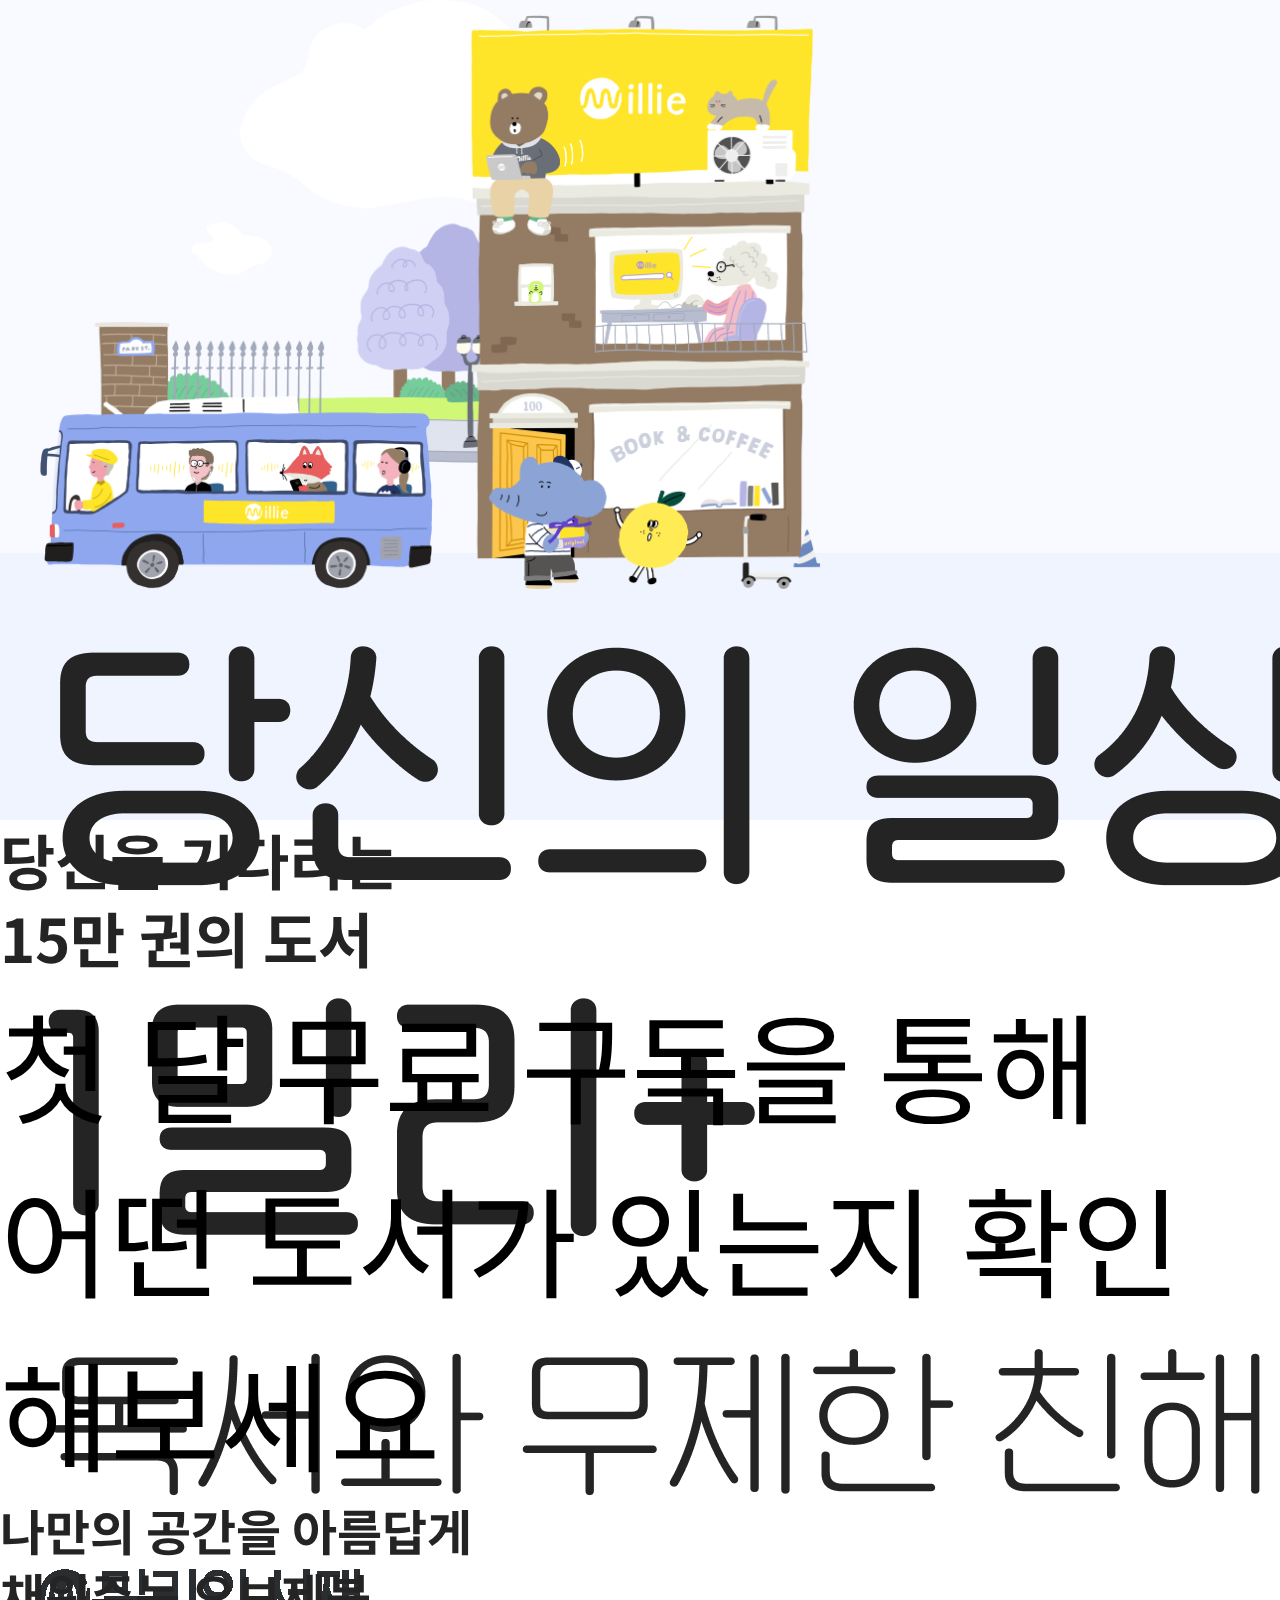
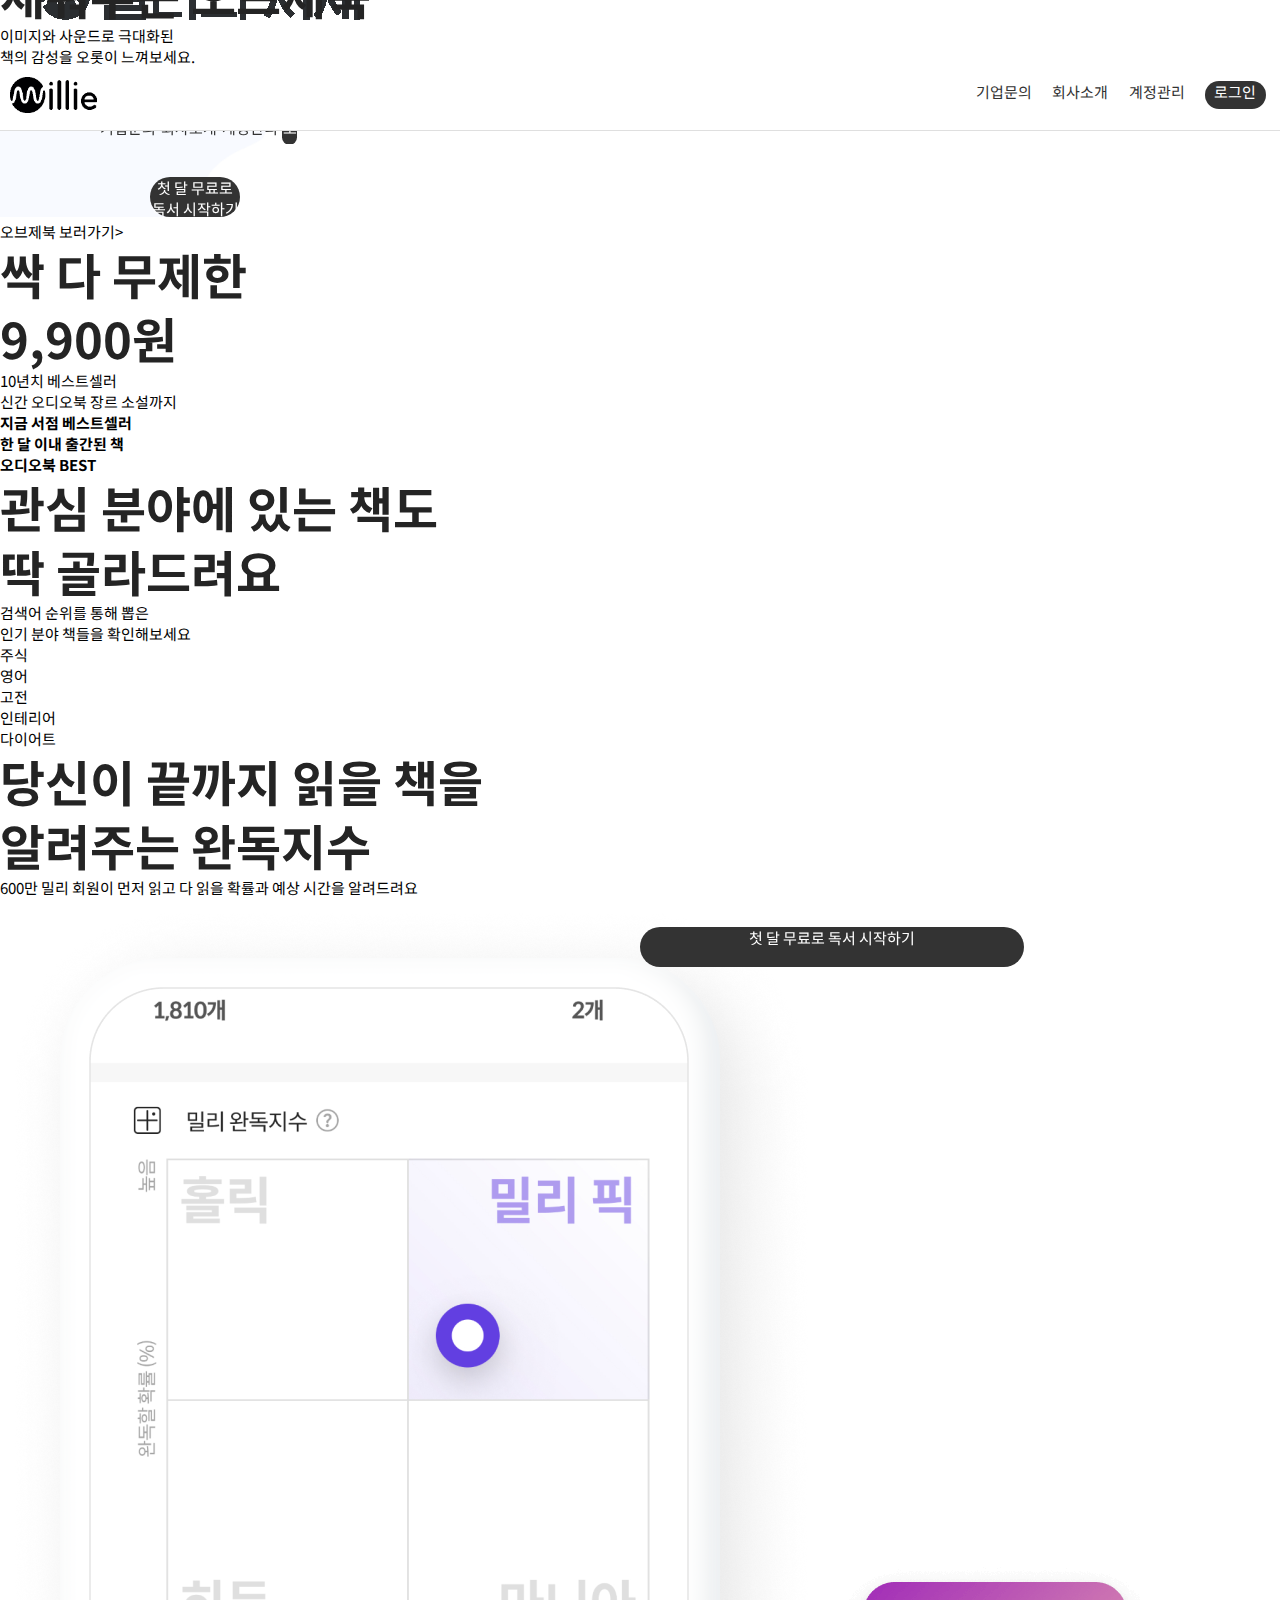
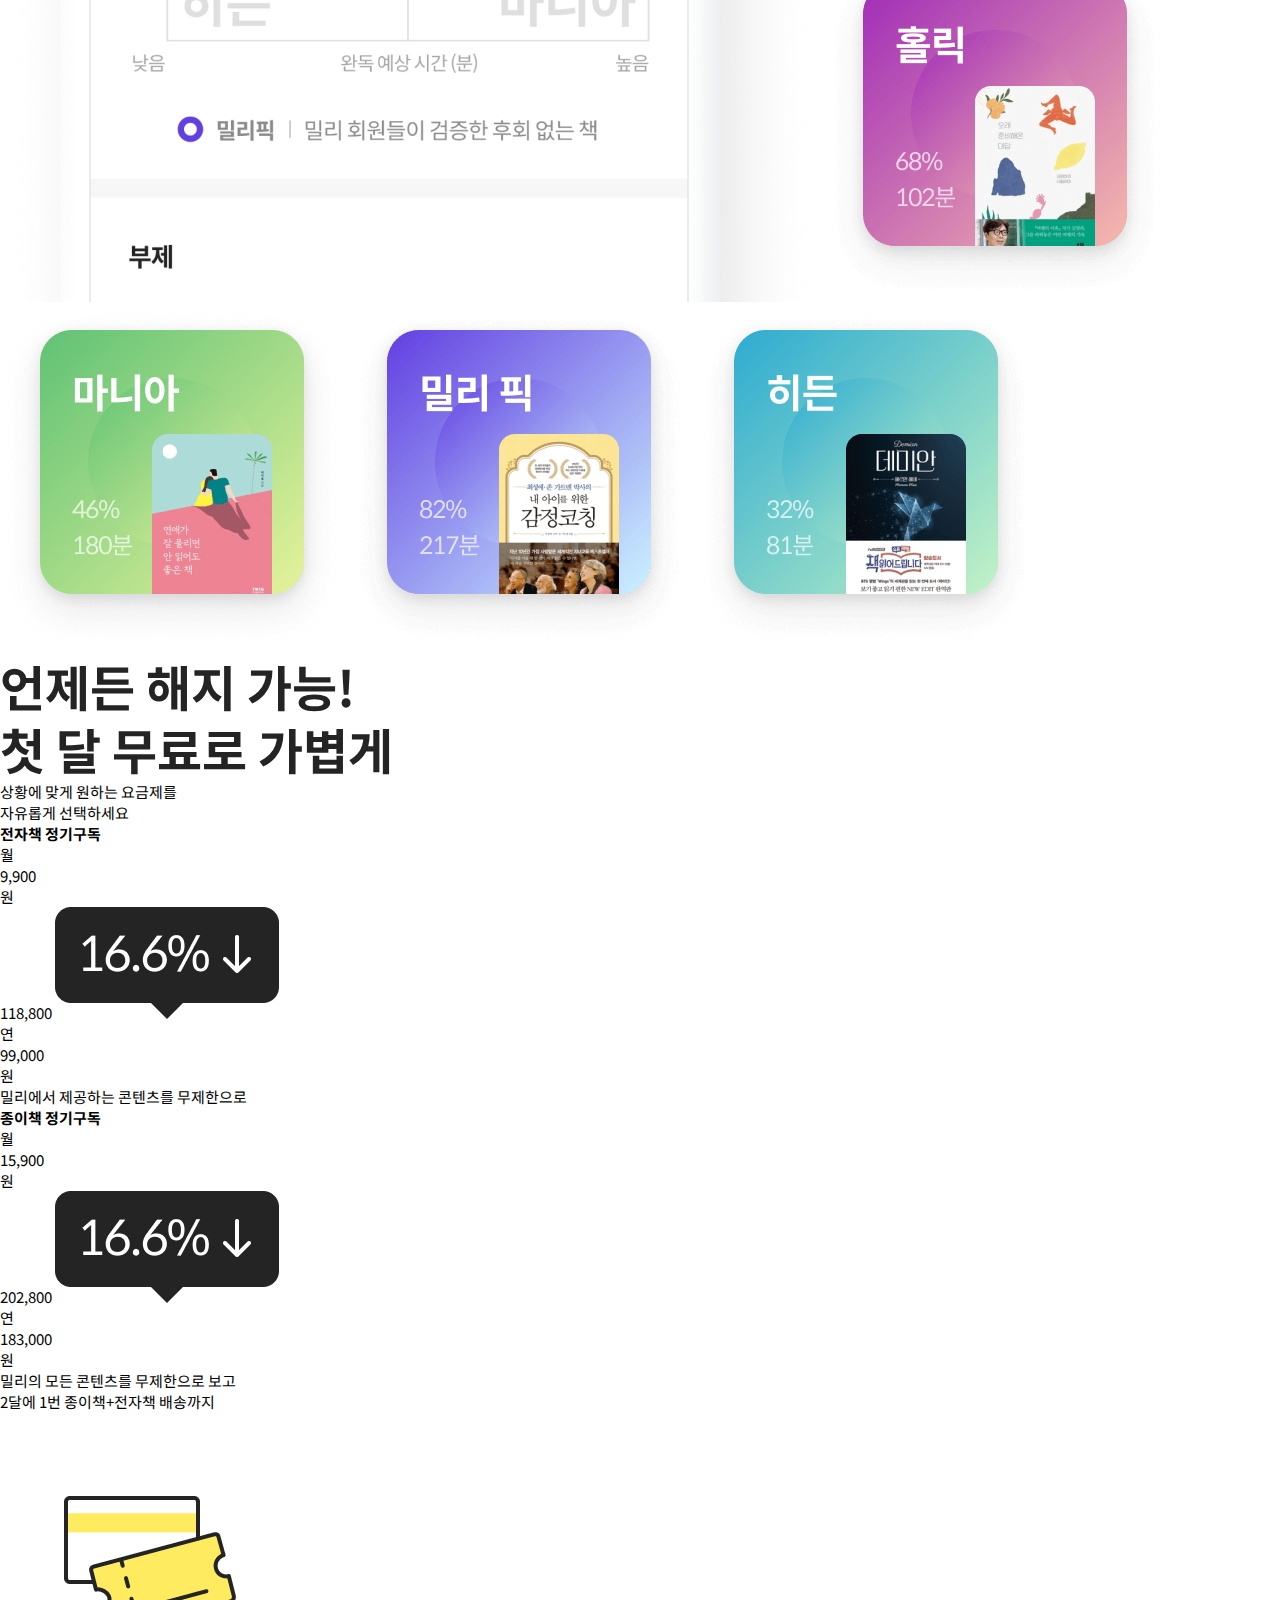
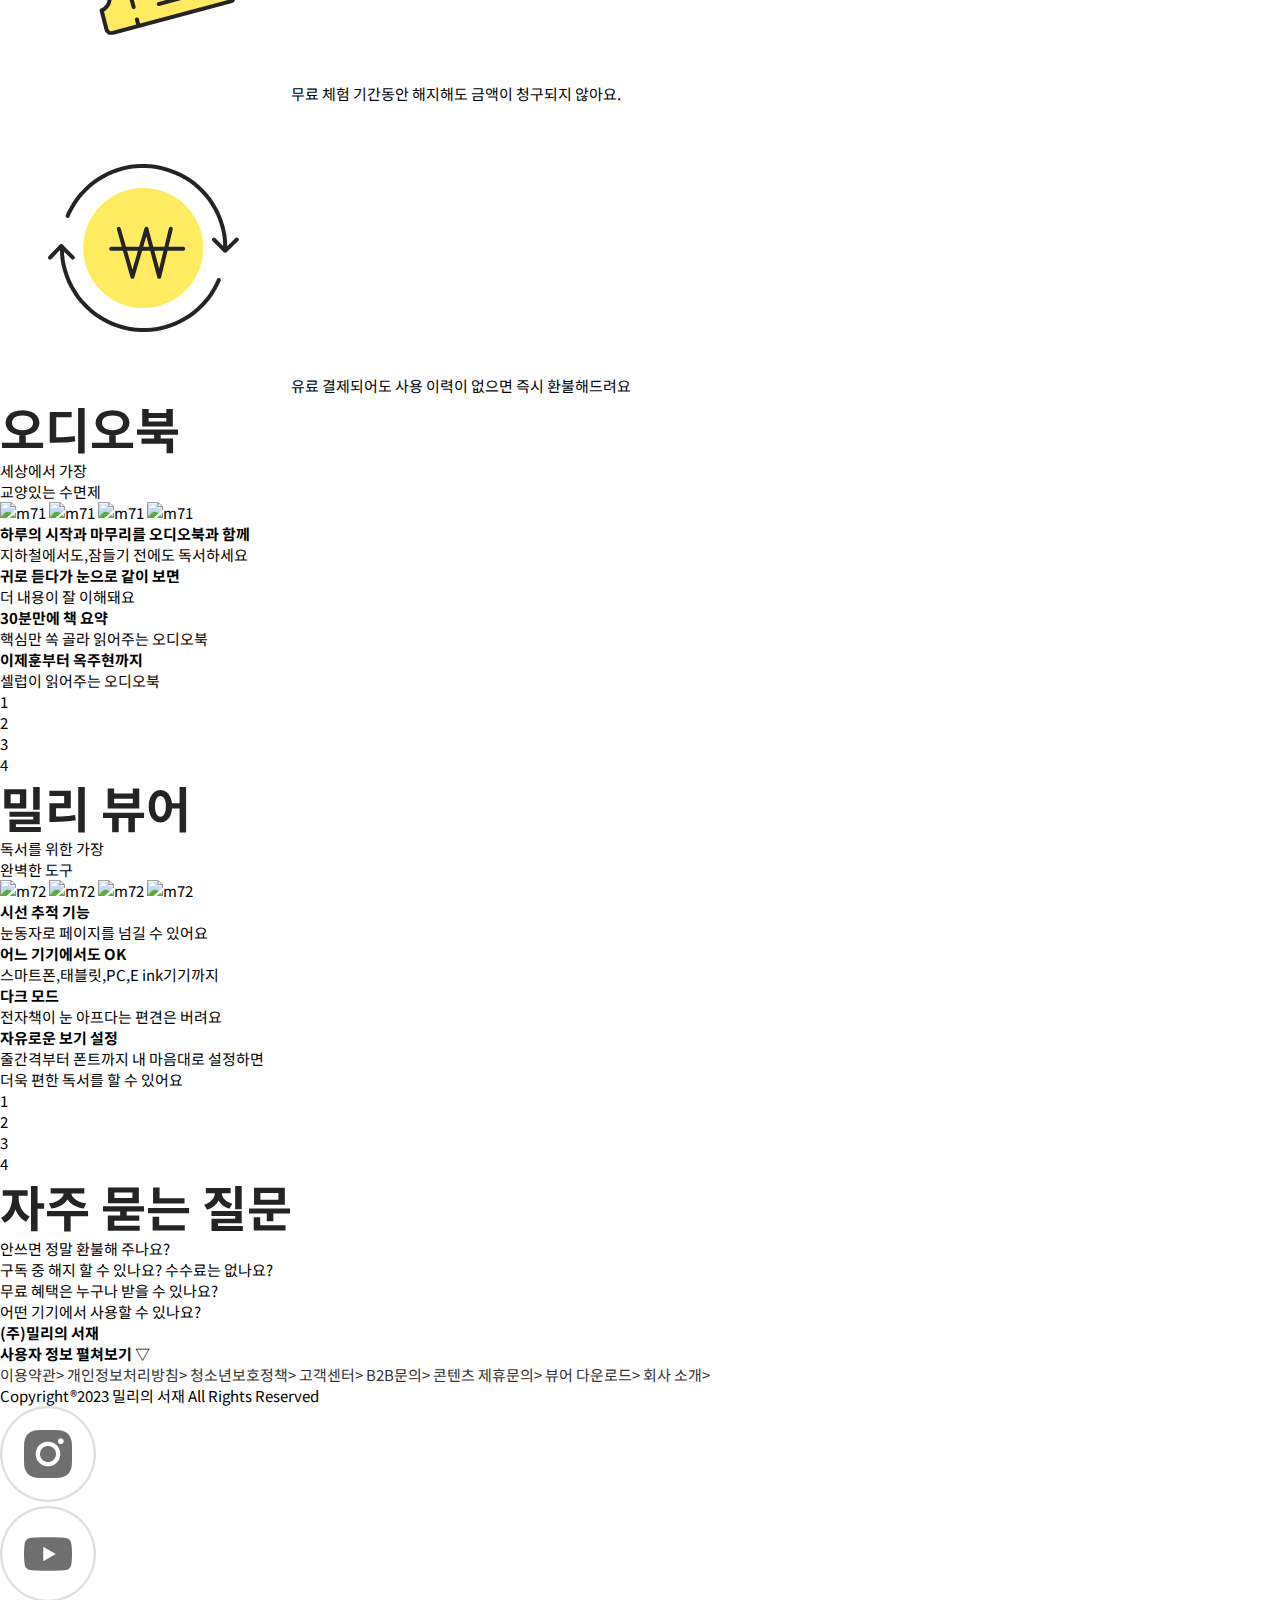
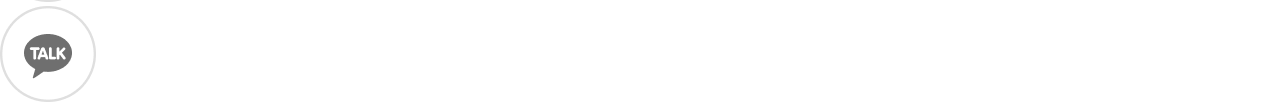
==== index.html @ f8b91ce2 "2023.09.05" ====
<!DOCTYPE html>
<html lang="en">
<head>
    <meta charset="UTF-8">
    <meta name="viewport" content="width=device-width, initial-scale=1.0">
    <title>밀리의 서재</title>

    <link rel="stylesheet" href="css/main.css">

    <script src="https://ajax.aspnetcdn.com/ajax/jQuery/jquery-3.7.0.min.js"></script>
</head>
<body>
    <header>
        <a href="#"><img src="img/logo.png" alt="logo"></a>
        <div class="menu_text">
            <a href="#" alt="1">기업문의</a>
            <a href="#" alt="2">회사소개</a>
            <a href="#" alt="3">계정관리</a>
            <a href="#" alt="4" class="menu_btn">로그인</a>
        </div>
    </header>
    <div id="fix_menu">첫 달 무료로 독서 시작하기</div>
    <div id="m_top_wrap">
        <div class="m_top">
        <img src="img/back.png" alt="bg">
        <img src="img/top_text.png" alt="text">
        <img src="img/kologo.png" alt="klogo">
        </div>
    </div>
    <div id="m1">
        <h2>당신을 기다리는<br>15만 권의 도서</h2>
        <p>첫 달 무료 구독을 통해<br>어떤 도서가 있는지 확인해보세요</p>
        <div class="m1_slide1"></div>
        <div class="m1_slide2"></div>
        <div class="m1_slide3"></div>
    </div>
    <div id="m2">
        <h2>나만의 공간을 아름답게<br>채워주는 오브제북</h2>
        <p>이미지와 사운드로 극대화된<br>책의 감성을 오롯이 느껴보세요.</p>
        <iframe src="#" frameborder="0"></iframe>
        <div class="m2_button">오브제북 보러가기></div>
    </div>
    <div id="m3">
        <h2>싹 다 무제한<br>9,900원</h2>
        <p>10년치 베스트셀러<br>신간 오디오북 장르 소설까지</p>
        <h6>지금 서점 베스트셀러</h6>
        <div class="list" id="list_a">
            <div class="box"></div>
            <div class="box"></div>
            <div class="box"></div>
            <div class="box"></div>
            <div class="box"></div>
            <div class="box"></div>
            <div class="box"></div>
        </div>
        <h6>한 달 이내 출간된 책</h6>
        <div class="list" id="list_b">
            <div class="box"></div>
            <div class="box"></div>
            <div class="box"></div>
            <div class="box"></div>
            <div class="box"></div>
            <div class="box"></div>
            <div class="box"></div>
        </div>
        <h6>오디오북 BEST</h6>
        <div class="list" id="list_c">
            <div class="box"></div>
            <div class="box"></div>
            <div class="box"></div>
            <div class="box"></div>
            <div class="box"></div>
            <div class="box"></div>
            <div class="box"></div>
        </div>
    </div>
    <div id="m4">
        <h2>관심 분야에 있는 책도<br>딱 골라드려요</h2>
        <p>검색어 순위를 통해 뽑은<p>인기 분야 책들을 확인해보세요</p>
        <ul id="recommend_list">
            <li>주식</li>
            <li>영어</li>
            <li>고전</li>
            <li>인테리어</li>
            <li>다이어트</li>
        </ul>
        <div class="recommend r1">
            <div class="box"></div>
            <div class="box"></div>
            <div class="box"></div>
            <div class="box"></div>
            <div class="box"></div>
            <div class="box"></div>
            <div class="box"></div>
        </div>
        <div class="recommend r2">
            <div class="box"></div>
            <div class="box"></div>
            <div class="box"></div>
            <div class="box"></div>
            <div class="box"></div>
            <div class="box"></div>
            <div class="box"></div>
        </div>
        <div class="recommend r3">
            <div class="box"></div>
            <div class="box"></div>
            <div class="box"></div>
            <div class="box"></div>
            <div class="box"></div>
            <div class="box"></div>
            <div class="box"></div>
        </div>
        <div class="recommend r4">
            <div class="box"></div>
            <div class="box"></div>
            <div class="box"></div>
            <div class="box"></div>
            <div class="box"></div>
            <div class="box"></div>
            <div class="box"></div>
        </div>
        <div class="recommend r5">
            <div class="box"></div>
            <div class="box"></div>
            <div class="box"></div>
            <div class="box"></div>
            <div class="box"></div>
            <div class="box"></div>
            <div class="box"></div>
        </div>
    </div>
    <div id="m5">
        <h2>당신이 끝까지 읽을 책을<br>알려주는 완독지수</h2>
        <p>600만 밀리 회원이 먼저 읽고 다 읽을 확률과 예상 시간을 알려드려요</p>
        <div class="card">
            <img src="img/cellphone.png" alt="cellphone">
            <img src="img/card1.png" alt="card1">
            <img src="img/card2.png" alt="card2">
            <img src="img/card3.png" alt="card3">
            <img src="img/card4.png" alt="card4">
        </div>
    </div>
    <div id="m6">
        <h2>언제든 해지 가능!<br>첫 달 무료로 가볍게</h2>
        <p>상황에 맞게 원하는 요금제를<br>자유롭게 선택하세요</p>
        <div class="m6_sub 1">
            <h6>전자책 정기구독</h6>
            <div class="month">
                <span>월</span>
                <div class="price">9,900</div>
                <span>원</span>
            </div>
            <div class="dc">
                <span>118,800</span>
                <img src="img/dc.png" alt="dc">
            </div>
            <div class="year">
                <span>연</span>
                <div class="price">99,000</div>
                <span>원</span>
            </div>
            <p>밀리에서 제공하는 콘텐츠를 무제한으로</p>
        </div>
        <div class="m6_sub 2">
            <h6>종이책 정기구독</h6>
            <div class="month">
                <span>월</span>
                <div class="price">15,900</div>
                <span>원</span>
            </div>
            <div class="dc">
                <span>202,800</span>
                <img src="img/dc.png" alt="dc">
            </div>
            <div class="year">
                <span>연</span>
                <div class="price">183,000</div>
                <span>원</span>
            </div>
            <p>밀리의 모든 콘텐츠를 무제한으로 보고<br>
               2달에 1번 종이책+전자책 배송까지</p>
        </div>
        
        <div class="m6_sub 3">
            <div class="m6_icon">
                <img src="img/m6icon1.png" alt="icon">
                <span>무료 체험 기간동안 해지해도 금액이 청구되지 않아요.</span>
            </div>
            <div class="m6_icon">
                <img src="img/m6icon2.png" alt="icon">
                <span>유료 결제되어도 사용 이력이 없으면 즉시 환불해드려요</span>
            </div>
        </div>
    </div>
    <div id="m7">
        <div class="m7_top">
            <div class="m7_audio"></div>
            <div class="m7_viewer"></div>
        </div>
        <div class="m7_content">
            <div class="m7_content_audio">
                <h2>오디오북</h2>
                <p>세상에서 가장<br>교양있는 수면제</p>
                <div class="m7_img">
                    <img src="m7_a" alt="m71">
                    <img src="m7_b" alt="m71">
                    <img src="m7_c" alt="m71">
                    <img src="m7_d" alt="m71">
                </div>
                <div class="m7_text">
                    <div class="m7_text1">
                     <p><b>하루의 시작과 마무리를 오디오북과 함께</b><br>
                     지하철에서도,잠들기 전에도 독서하세요</p>
                    </div>
                    <div class="m7_text1">
                        <p><b>귀로 듣다가 눈으로 같이 보면</b><br>
                        더 내용이 잘 이해돼요</p>
                    </div>
                    <div class="m7_text1">
                        <p><b>30분만에 책 요약</b><br>
                        핵심만 쏙 골라 읽어주는 오디오북</p>
                    </div>
                    <div class="m7_text1">
                        <p><b>이제훈부터 옥주현까지</b><br>
                        셀럽이 읽어주는 오디오북</p>
                    </div>
                </div>
                <div class="m7_button">
                    <div class="m7_btn">1</div>
                    <div class="m7_btn">2</div>
                    <div class="m7_btn">3</div>
                    <div class="m7_btn">4</div>
                </div>
            </div>
            <div class="m7_content_viewer">
                <h2>밀리 뷰어</h2>
                <p>독서를 위한 가장<br>완벽한 도구</p>
                <div class="m7_img">
                    <img src="m7_aa" alt="m72">
                    <img src="m7_bb" alt="m72">
                    <img src="m7_cc" alt="m72">
                    <img src="m7_dd" alt="m72">
                </div>
                <div class="m7_text">
                    <div class="m7_text1">
                     <p><b>시선 추적 기능</b><br>
                     눈동자로 페이지를 넘길 수 있어요</p>
                    </div>
                    <div class="m7_text1">
                        <p><b>어느 기기에서도 OK</b><br>
                        스마트폰,태블릿,PC,E ink기기까지</p>
                    </div>
                    <div class="m7_text1">
                        <p><b>다크 모드</b><br>
                        전자책이 눈 아프다는 편견은 버려요</p>
                    </div>
                    <div class="m7_text1">
                        <p><b>자유로운 보기 설정</b><br>
                        줄간격부터 폰트까지 내 마음대로 설정하면<br>더욱 편한 독서를 할 수 있어요</p>
                    </div>
                </div>
                <div class="m7_button">
                    <div class="m7_btn">1</div>
                    <div class="m7_btn">2</div>
                    <div class="m7_btn">3</div>
                    <div class="m7_btn">4</div>
                </div>
            </div>        
        </div>
    </div>
    <div id="m8">
        <h2>자주 묻는 질문</h2>
        <div class="qna m8">안쓰면 정말 환불해 주나요?</div>
        <div class="qna m8">구독 중 해지 할 수 있나요? 수수료는 없나요?</div>
        <div class="qna m8">무료 혜택은 누구나 받을 수 있나요?</div>
        <div class="qna m8">어떤 기기에서 사용할 수 있나요?</div>
    </div>
    <footer>
        <h4>(주)밀리의 서재</h4>
        <h6>사용자 정보 펼쳐보기 ▽</h6>
        <div class="flist">
            <a href="#">이용약관></a>
            <a href="#">개인정보처리방침></a>
            <a href="#">청소년보호정책></a>
            <a href="#">고객센터></a>
            <a href="#">B2B문의></a>
            <a href="#">콘텐츠 제휴문의></a>
            <a href="#">뷰어 다운로드></a>
            <a href="#">회사 소개></a>      
        </div>
        <p>Copyright®2023 밀리의 서재 All Rights Reserved</p>
        <div class="f_right">
            <div class="f_box"><img src="img/finsta.png" alt="#"></div>
            <div class="f_box"><img src="img/fyoutube.png" alt="#"></div>
            <div class="f_box"><img src="img/fkakao.png" alt="#"></div>
        </div>
    </footer>

</body>
</html>
---- css/main.css ----
@import url("https://fonts.googleapis.com/css2?family=Noto+Sans+KR:wght@100;200;300;400;500;600;700;800;900&family=Noto+Sans:wght@100;200;300;400;500;600;700;800;900&display=swap");
* {
  margin: 0;
  padding: 0;
  box-sizing: border-box;
  font-size: 15px;
}

ul, ol, li {
  list-style: none;
}

a {
  text-decoration: none;
  color: #333;
}

body {
  font-family: "Noto Sans KR", sans-serif;
}

header {
  width: 100%;
  height: 64px;
  border-bottom: 1px solid #dfdfdf;
  position: fixed;
  top: 0;
  left: 0;
  background-color: #fff;
  padding: 0.3%;
}

header > a img {
  width: 100px;
  padding: 0.5%;
}

.menu_text {
  display: flex;
  flex-flow: row wrap;
  justify-content: flex-end;
  text-align: center;
  float: right;
  width: 80%;
}

.menu_text a {
  margin: 1%;
}

.menu_text > .menu_btn {
  border-radius: 20px;
  background-color: #333;
  color: #fff;
  width: 6%;
  height: 28px;
}

#fix_menu {
  background-color: #333;
  color: #fff;
  width: 30%;
  height: 40px;
  border-radius: 30px;
  position: fixed;
  bottom: 0;
  left: 50%;
  text-align: center;
}

#m_top_wrap {
  width: 100%;
  height: 820px;
  background-image: linear-gradient(#f8faff 67.5%, #f0f4ff 0);
}

.m_top {
  width: 1200px;
  height: 756px;
  margin: 0 auto;
}

.m_top img:first-child {
  width: 65%;
}

#m1 > h2 {
  font-size: 60px;
}

#m1 h2 {
  font-size: 60px;
}
#m1 p {
  font-size: 120px;
}
#m1 p::after {
  content: "";
}
h2 {
  font-size: 49px;
  font-weight: 700;
  color: #242424;
  line-height: 130%;
}
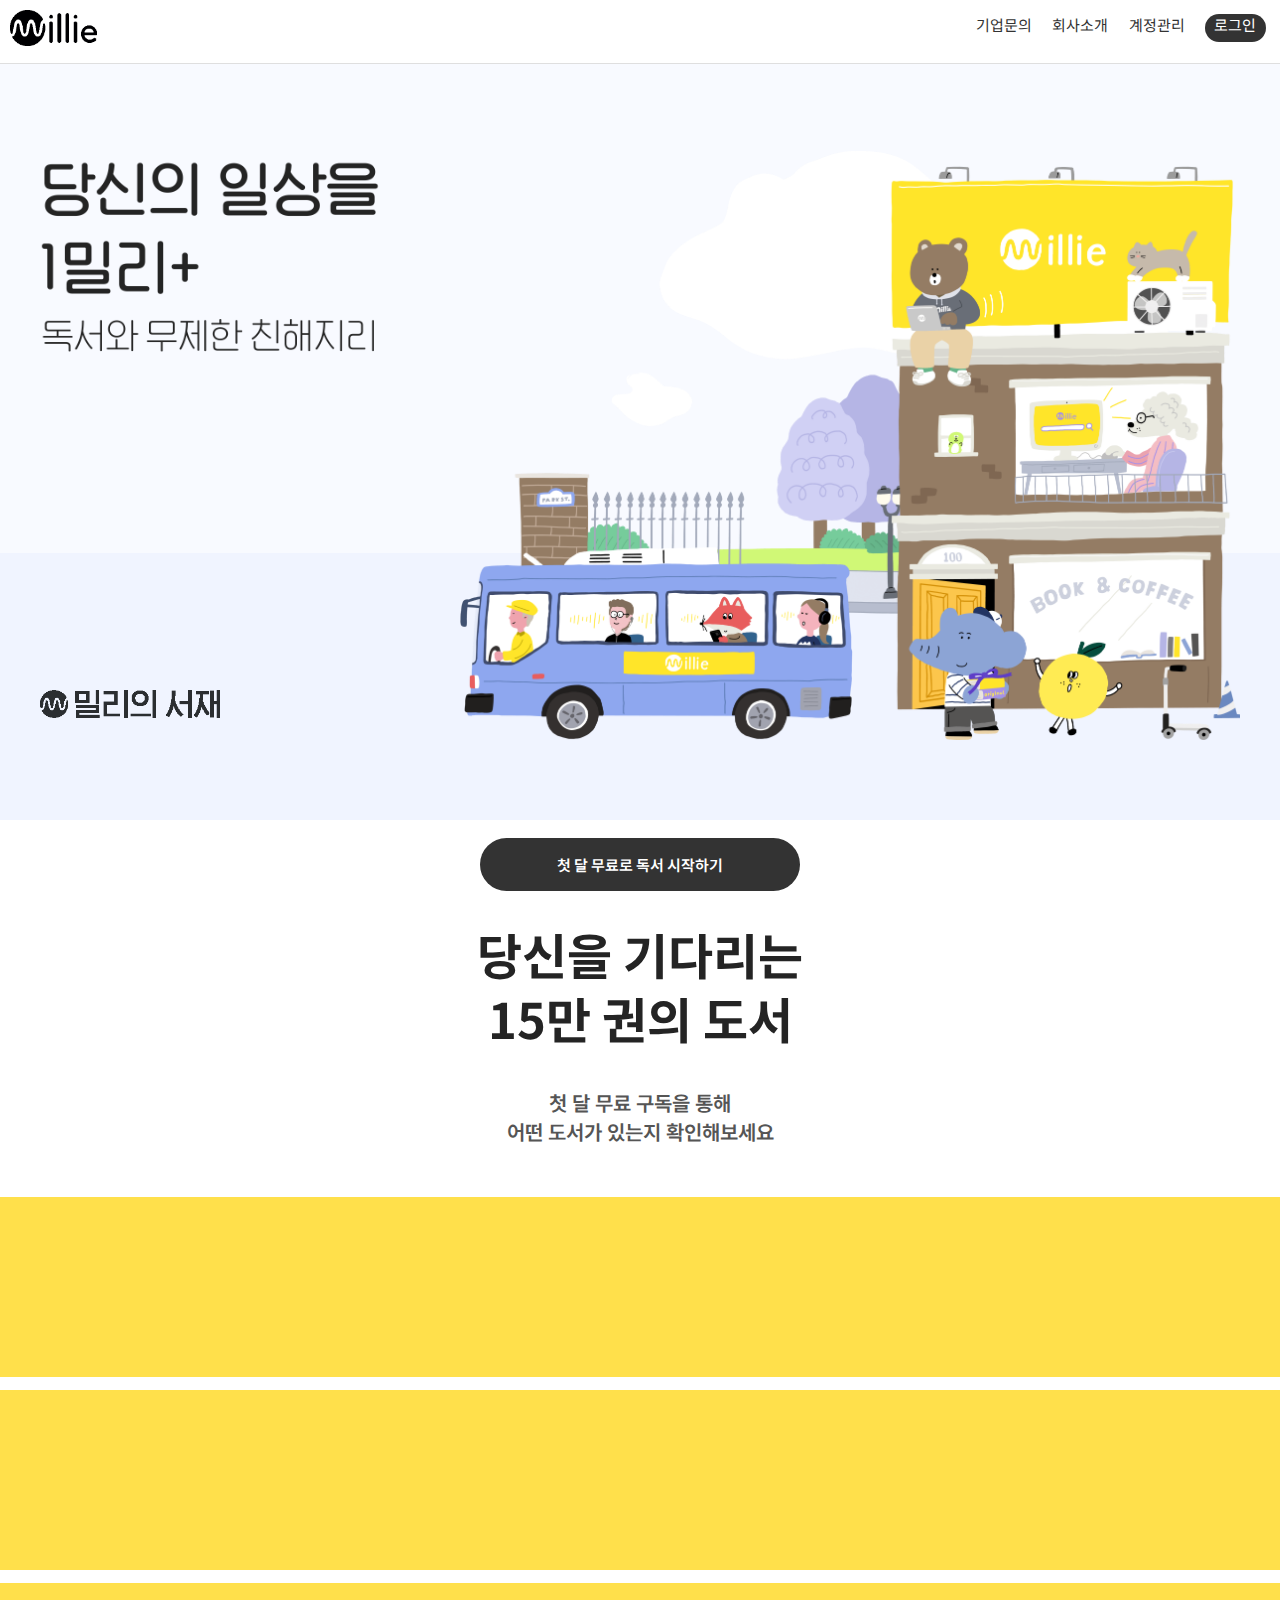
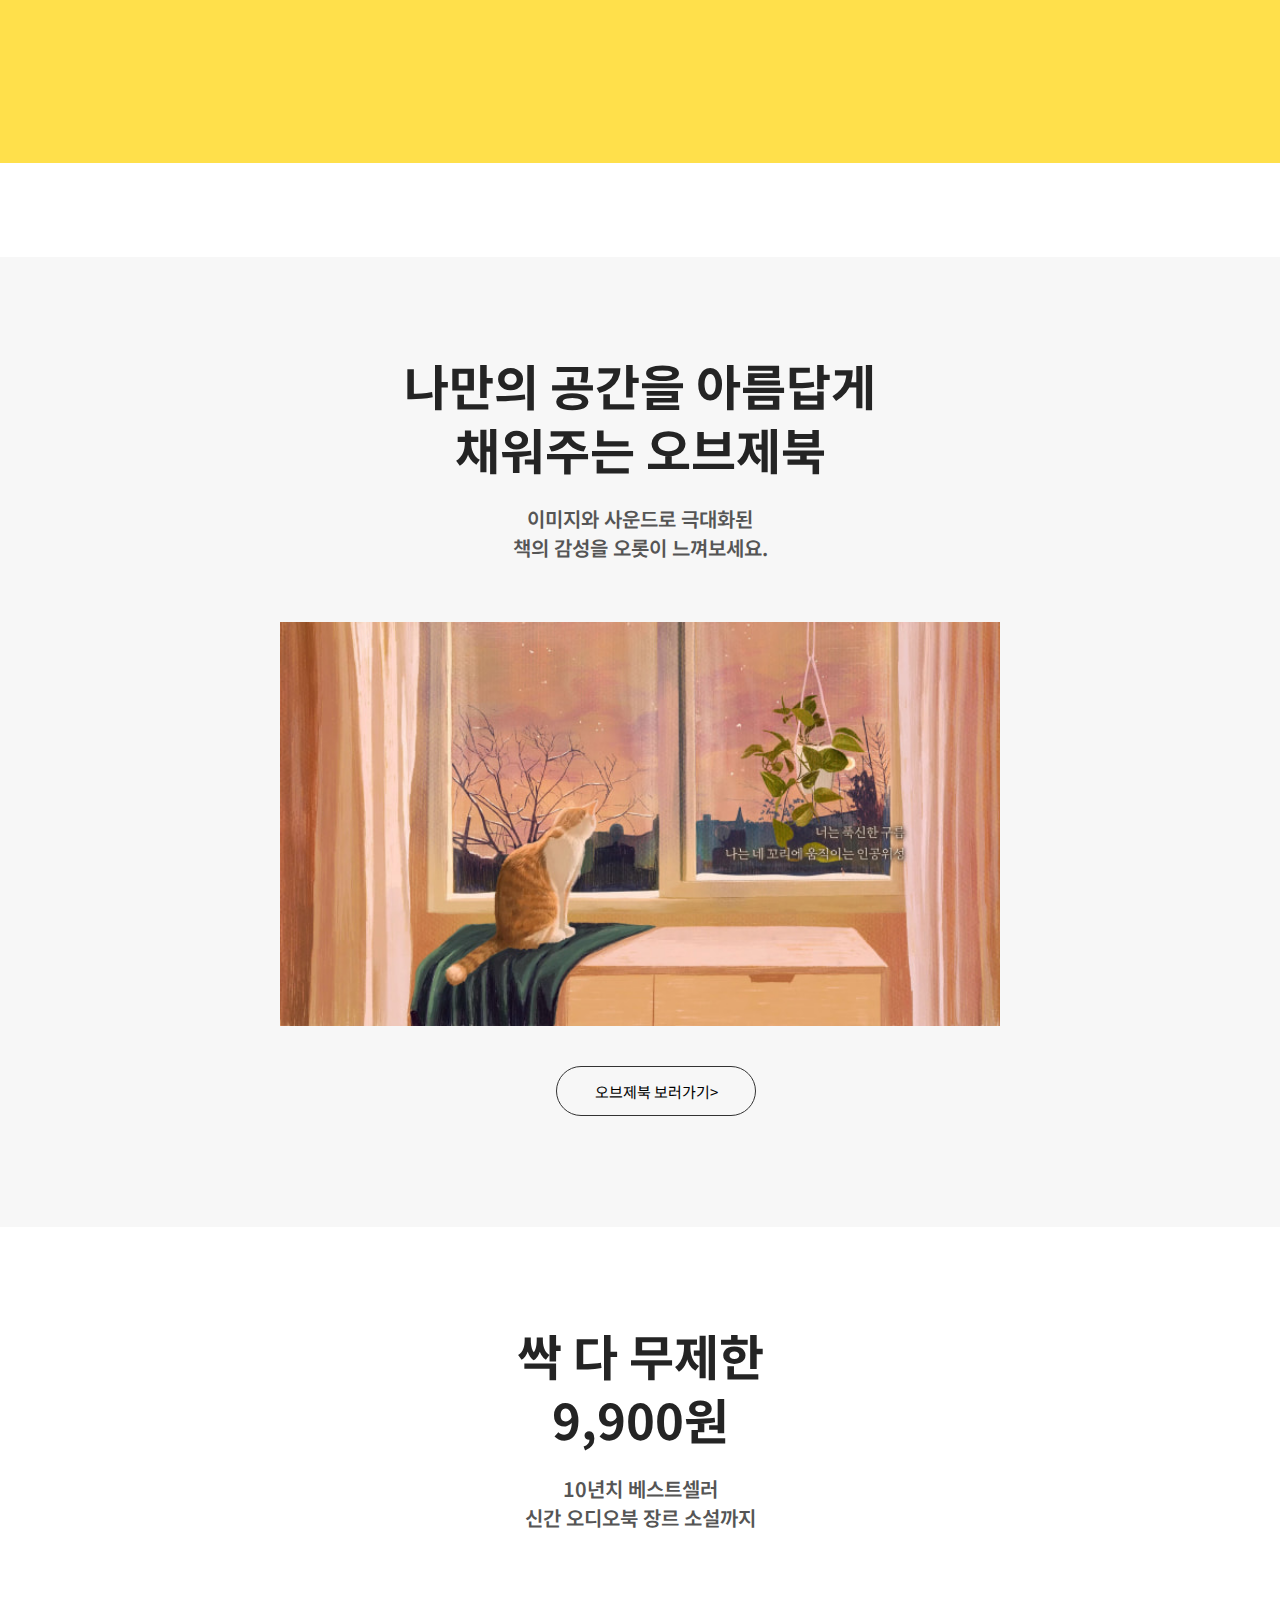
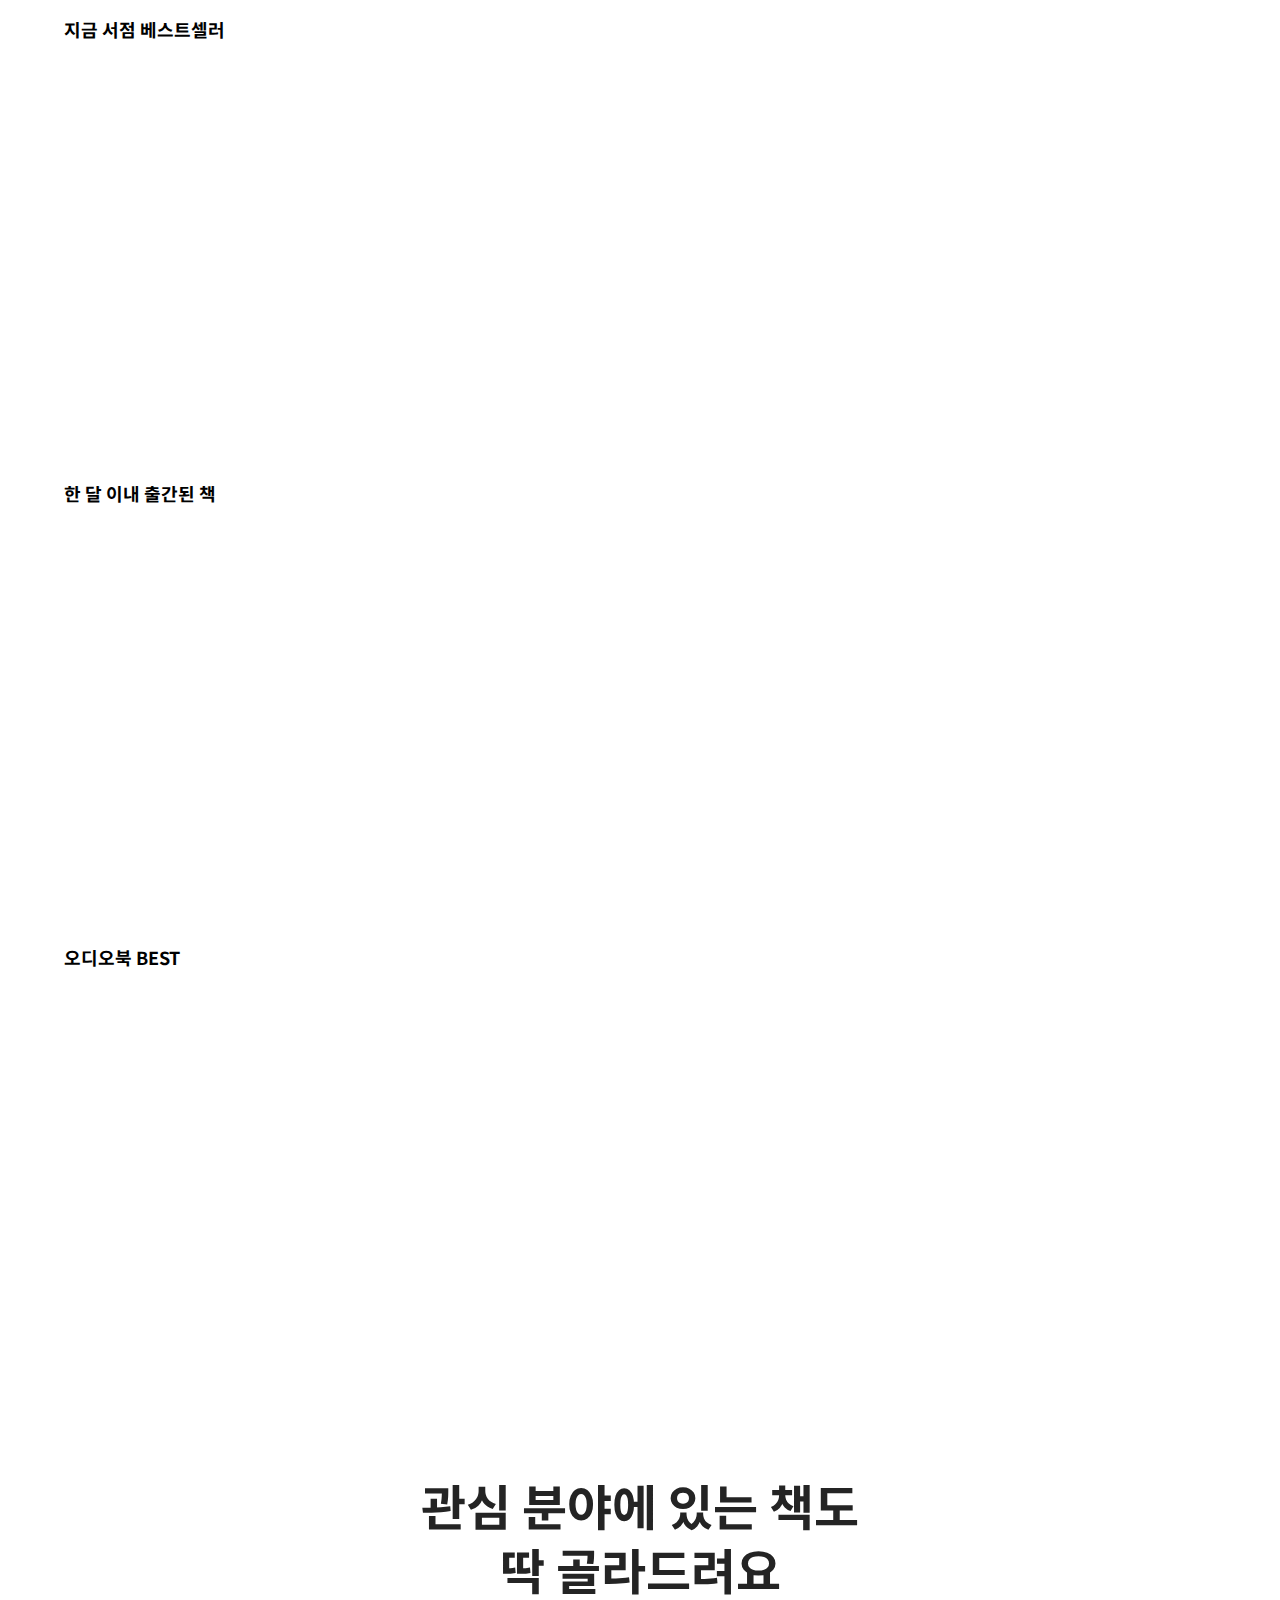
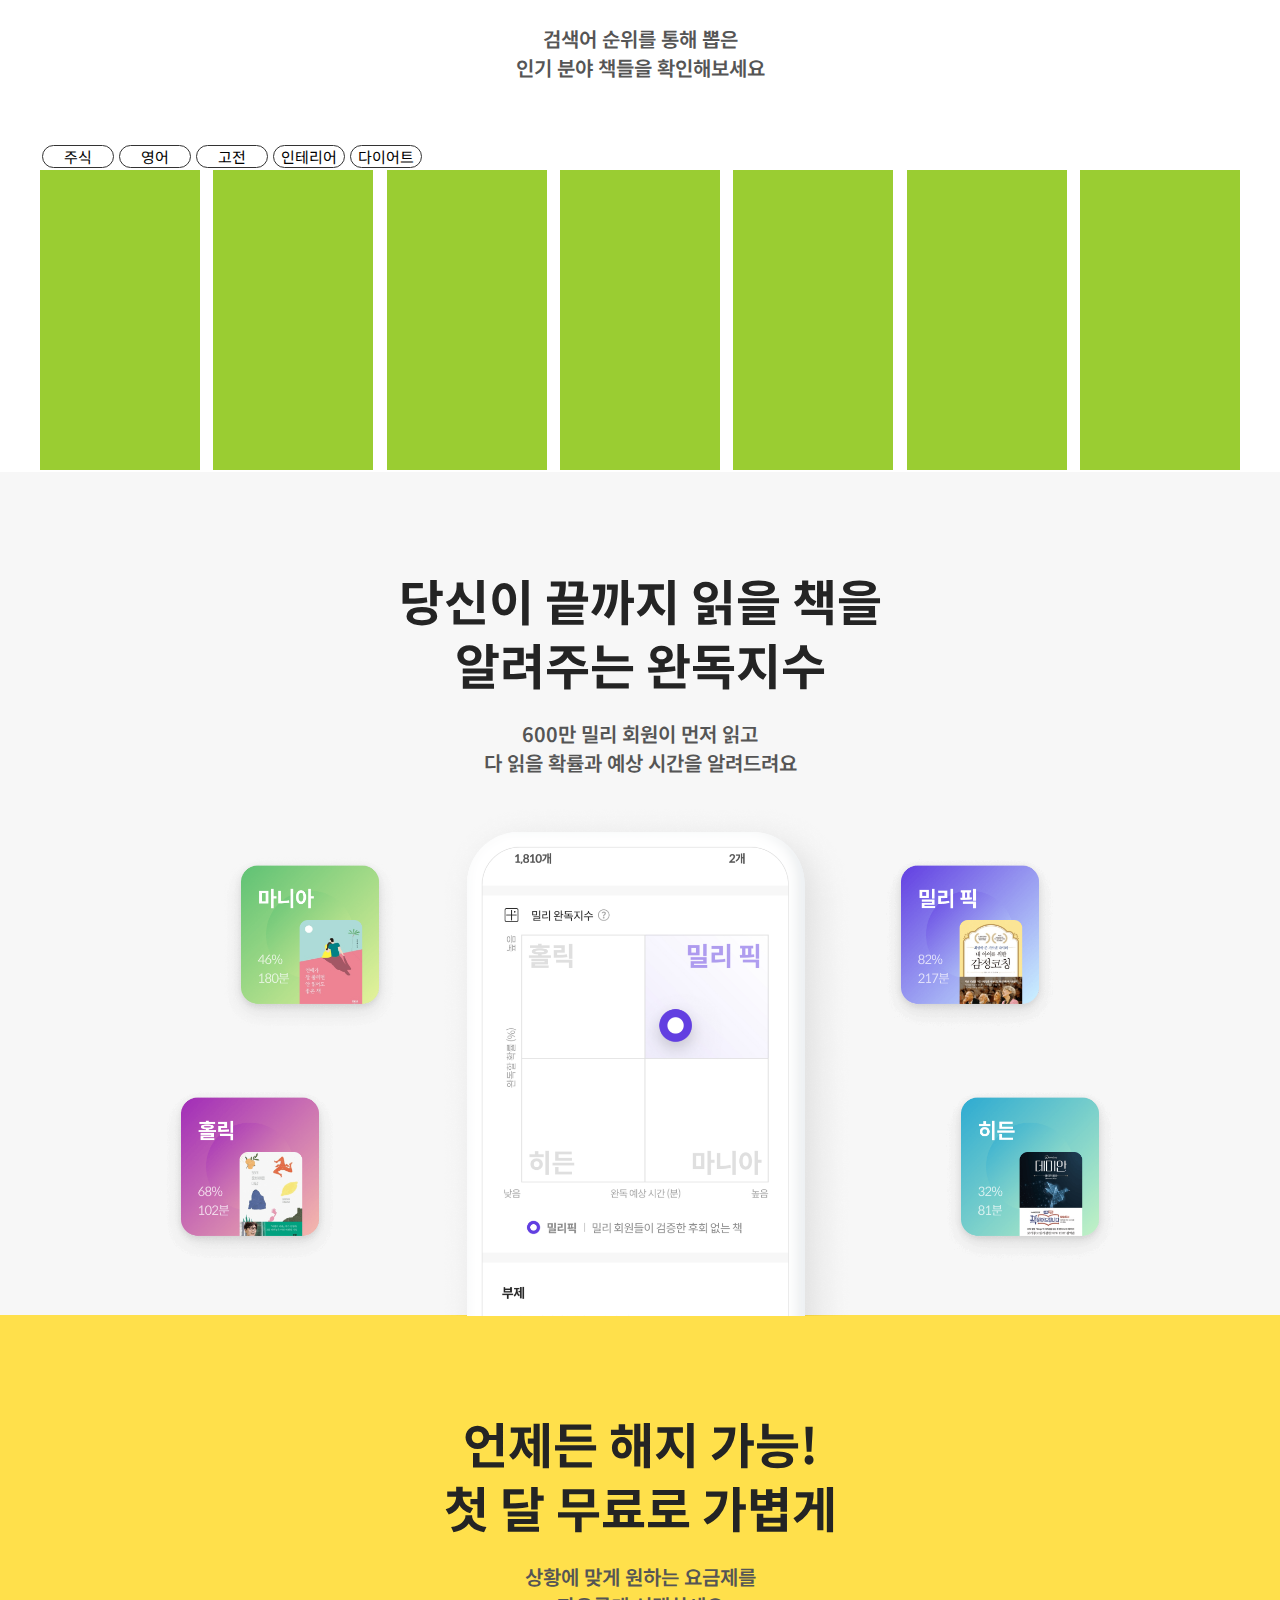
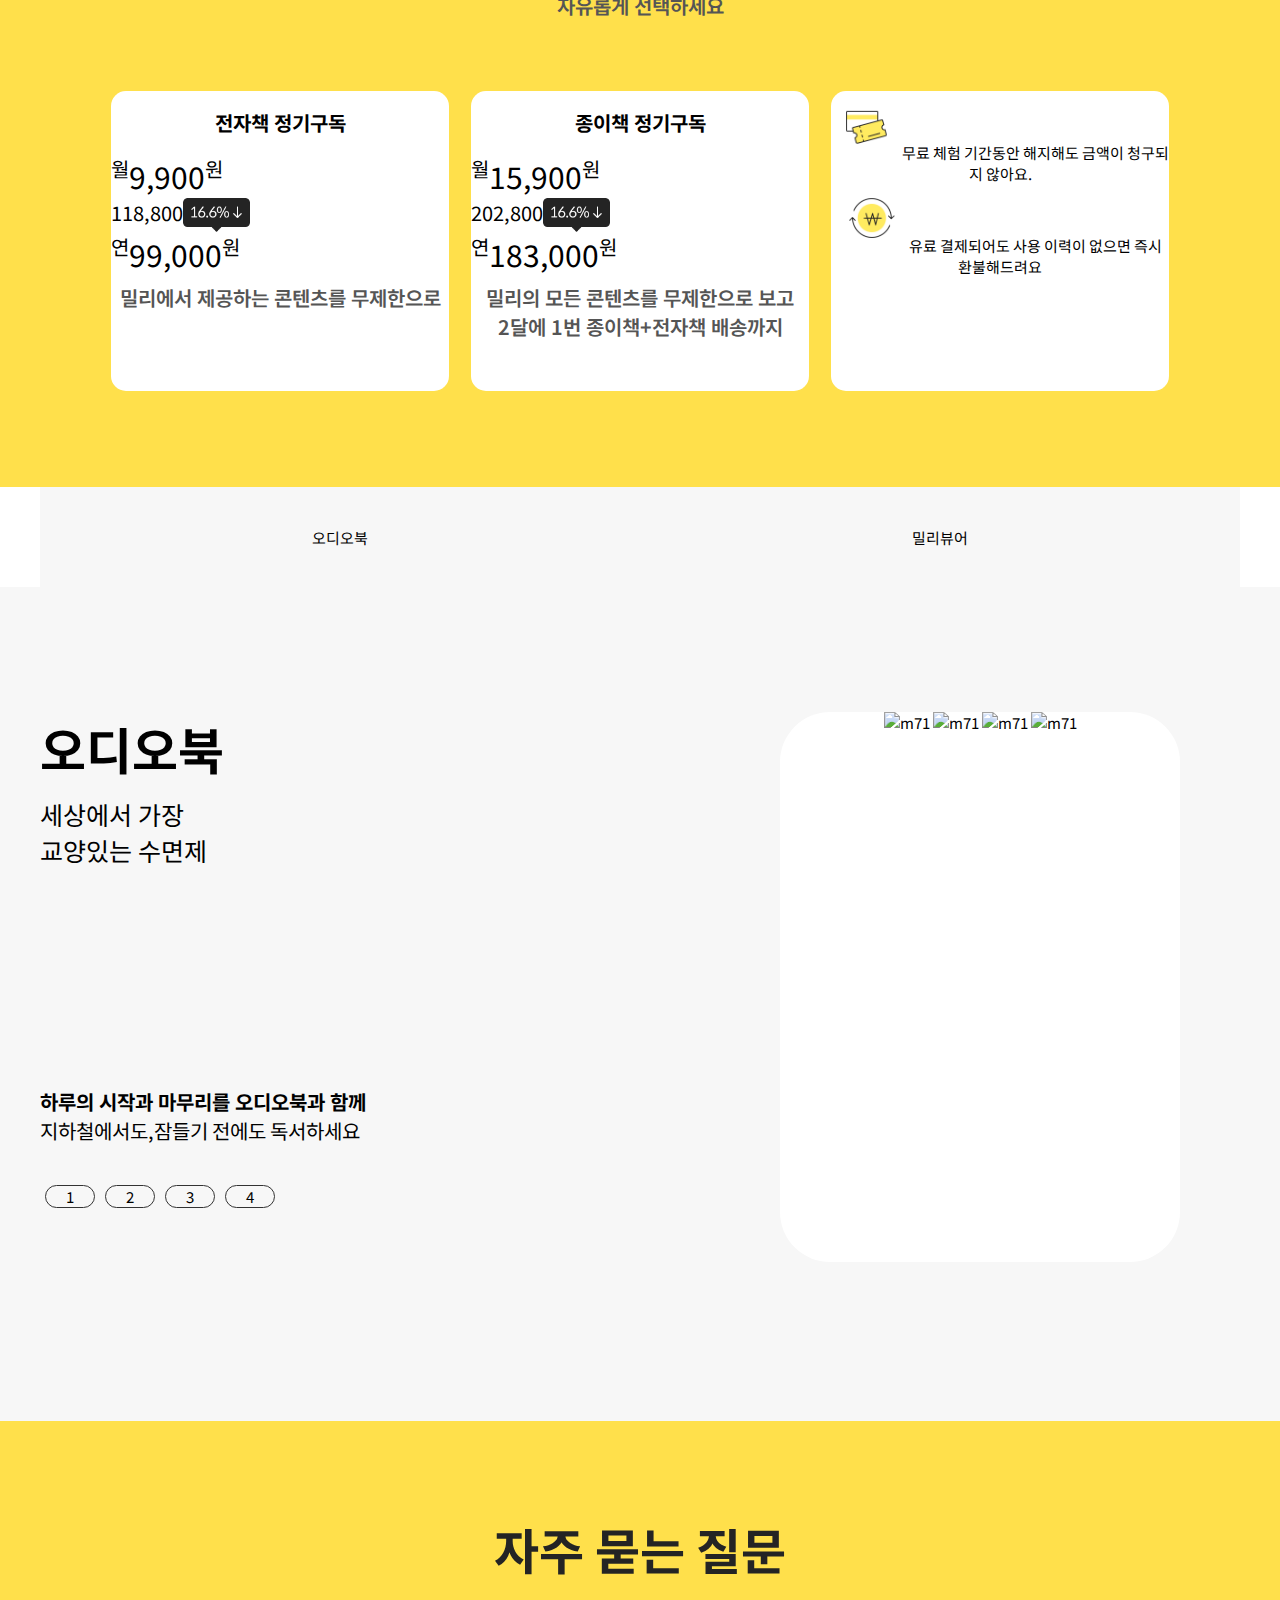
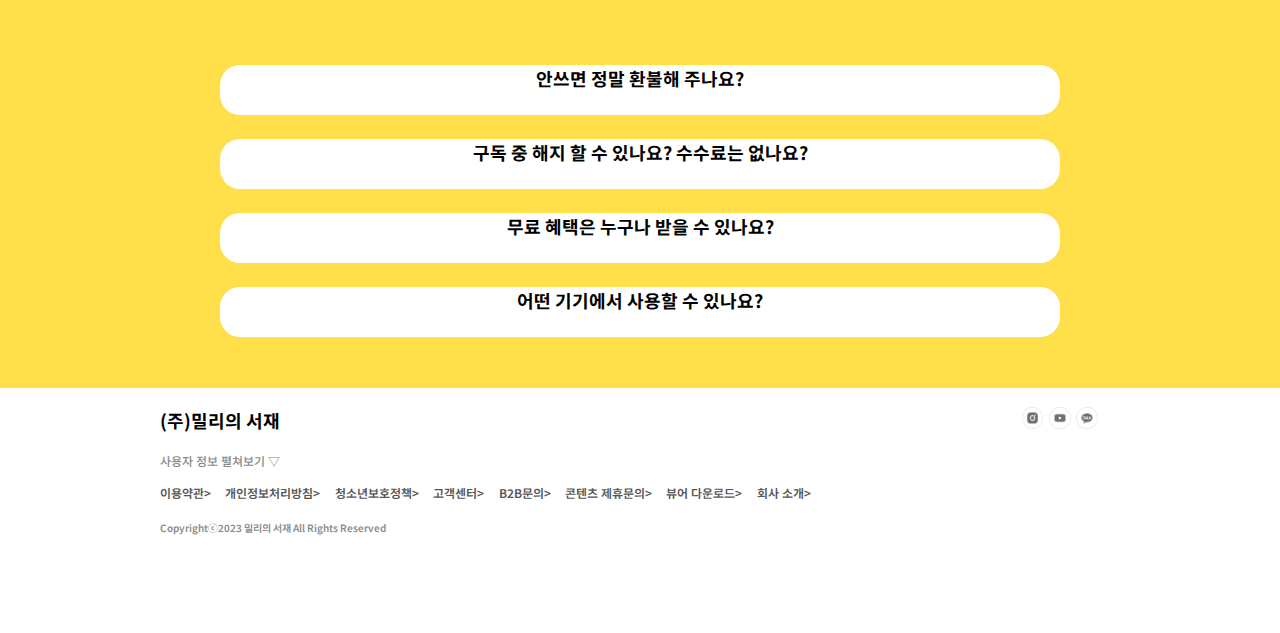
==== commit 483d1f80: "2023.09.06" ====
--- a/index.html
+++ b/index.html
@@ -1,5 +1,6 @@
 <!DOCTYPE html>
 <html lang="en">
+
 <head>
     <meta charset="UTF-8">
     <meta name="viewport" content="width=device-width, initial-scale=1.0">
@@ -8,7 +9,9 @@
     <link rel="stylesheet" href="css/main.css">
 
     <script src="https://ajax.aspnetcdn.com/ajax/jQuery/jquery-3.7.0.min.js"></script>
+    <script src="js/main.js"></script>
 </head>
+
 <body>
     <header>
         <a href="#"><img src="img/logo.png" alt="logo"></a>
@@ -22,23 +25,25 @@
     <div id="fix_menu">첫 달 무료로 독서 시작하기</div>
     <div id="m_top_wrap">
         <div class="m_top">
-        <img src="img/back.png" alt="bg">
-        <img src="img/top_text.png" alt="text">
-        <img src="img/kologo.png" alt="klogo">
+            <img src="img/back.png" alt="bg">
+            <img src="img/top_text.png" alt="text">
+            <img src="img/kologo.png" alt="klogo">
         </div>
     </div>
     <div id="m1">
         <h2>당신을 기다리는<br>15만 권의 도서</h2>
         <p>첫 달 무료 구독을 통해<br>어떤 도서가 있는지 확인해보세요</p>
-        <div class="m1_slide1"></div>
-        <div class="m1_slide2"></div>
-        <div class="m1_slide3"></div>
+        <div class="m1_slide"></div>
+        <div class="m1_slide"></div>
+        <div class="m1_slide"></div>
     </div>
     <div id="m2">
-        <h2>나만의 공간을 아름답게<br>채워주는 오브제북</h2>
-        <p>이미지와 사운드로 극대화된<br>책의 감성을 오롯이 느껴보세요.</p>
-        <iframe src="#" frameborder="0"></iframe>
-        <div class="m2_button">오브제북 보러가기></div>
+        <div class="m2wrap">
+            <h2>나만의 공간을 아름답게<br>채워주는 오브제북</h2>
+            <p>이미지와 사운드로 극대화된<br>책의 감성을 오롯이 느껴보세요.</p>
+            <img src="img/m2img.jpg" alt="m2">
+            <div class="m2_button">오브제북 보러가기></div>
+        </div>
     </div>
     <div id="m3">
         <h2>싹 다 무제한<br>9,900원</h2>
@@ -76,7 +81,7 @@
     </div>
     <div id="m4">
         <h2>관심 분야에 있는 책도<br>딱 골라드려요</h2>
-        <p>검색어 순위를 통해 뽑은<p>인기 분야 책들을 확인해보세요</p>
+        <p>검색어 순위를 통해 뽑은<br>인기 분야 책들을 확인해보세요</p>
         <ul id="recommend_list">
             <li>주식</li>
             <li>영어</li>
@@ -130,76 +135,82 @@
             <div class="box"></div>
         </div>
     </div>
-    <div id="m5">
-        <h2>당신이 끝까지 읽을 책을<br>알려주는 완독지수</h2>
-        <p>600만 밀리 회원이 먼저 읽고 다 읽을 확률과 예상 시간을 알려드려요</p>
-        <div class="card">
-            <img src="img/cellphone.png" alt="cellphone">
-            <img src="img/card1.png" alt="card1">
-            <img src="img/card2.png" alt="card2">
-            <img src="img/card3.png" alt="card3">
-            <img src="img/card4.png" alt="card4">
-        </div>
-    </div>
-    <div id="m6">
-        <h2>언제든 해지 가능!<br>첫 달 무료로 가볍게</h2>
-        <p>상황에 맞게 원하는 요금제를<br>자유롭게 선택하세요</p>
-        <div class="m6_sub 1">
-            <h6>전자책 정기구독</h6>
-            <div class="month">
-                <span>월</span>
-                <div class="price">9,900</div>
-                <span>원</span>
+    <div id="m5_wrap">
+        <div class="m5">
+            <h2>당신이 끝까지 읽을 책을<br>알려주는 완독지수</h2>
+            <p>600만 밀리 회원이 먼저 읽고<br>다 읽을 확률과 예상 시간을 알려드려요</p>
+            <div class="card">
+                <img src="img/cellphone.png" alt="cellphone">
+                <img src="img/card1.png" alt="card1">
+                <img src="img/card2.png" alt="card2">
+                <img src="img/card3.png" alt="card3">
+                <img src="img/card4.png" alt="card4">
             </div>
-            <div class="dc">
-                <span>118,800</span>
-                <img src="img/dc.png" alt="dc">
-            </div>
-            <div class="year">
-                <span>연</span>
-                <div class="price">99,000</div>
-                <span>원</span>
-            </div>
-            <p>밀리에서 제공하는 콘텐츠를 무제한으로</p>
-        </div>
-        <div class="m6_sub 2">
-            <h6>종이책 정기구독</h6>
-            <div class="month">
-                <span>월</span>
-                <div class="price">15,900</div>
-                <span>원</span>
-            </div>
-            <div class="dc">
-                <span>202,800</span>
-                <img src="img/dc.png" alt="dc">
-            </div>
-            <div class="year">
-                <span>연</span>
-                <div class="price">183,000</div>
-                <span>원</span>
-            </div>
-            <p>밀리의 모든 콘텐츠를 무제한으로 보고<br>
-               2달에 1번 종이책+전자책 배송까지</p>
-        </div>
-        
-        <div class="m6_sub 3">
-            <div class="m6_icon">
-                <img src="img/m6icon1.png" alt="icon">
-                <span>무료 체험 기간동안 해지해도 금액이 청구되지 않아요.</span>
-            </div>
-            <div class="m6_icon">
-                <img src="img/m6icon2.png" alt="icon">
-                <span>유료 결제되어도 사용 이력이 없으면 즉시 환불해드려요</span>
+        </div>
+    </div>
+    <div id="m6_wrap">
+        <div class="m6">
+            <h2>언제든 해지 가능!<br>첫 달 무료로 가볍게</h2>
+            <p>상황에 맞게 원하는 요금제를<br>자유롭게 선택하세요</p>
+            <div class="m6_subwrap">
+                <div class="m6_sub 1">
+                    <h6>전자책 정기구독</h6>
+                    <div class="month">
+                        <span>월</span>
+                        <div class="price">9,900</div>
+                        <span>원</span>
+                    </div>
+                    <div class="dc">
+                        <span>118,800</span>
+                        <img src="img/dc.png" alt="dc">
+                    </div>
+                    <div class="year">
+                        <span>연</span>
+                        <div class="price">99,000</div>
+                        <span>원</span>
+                    </div>
+                    <p>밀리에서 제공하는 콘텐츠를 무제한으로</p>
+                </div>
+                <div class="m6_sub 2">
+                    <h6>종이책 정기구독</h6>
+                    <div class="month">
+                        <span>월</span>
+                        <div class="price">15,900</div>
+                        <span>원</span>
+                    </div>
+                    <div class="dc">
+                        <span>202,800</span>
+                        <img src="img/dc.png" alt="dc">
+                    </div>
+                    <div class="year">
+                        <span>연</span>
+                        <div class="price">183,000</div>
+                        <span>원</span>
+                    </div>
+                    <p>밀리의 모든 콘텐츠를 무제한으로 보고<br>
+                        2달에 1번 종이책+전자책 배송까지</p>
+                </div>
+
+                <div class="m6_sub 3">
+                    <div class="m6_icon">
+                        <img src="img/m6icon1.png" alt="icon">
+                        <span>무료 체험 기간동안 해지해도 금액이 청구되지 않아요.</span>
+                    </div>
+                    <div class="m6_icon">
+                        <img src="img/m6icon2.png" alt="icon">
+                        <span>유료 결제되어도 사용 이력이 없으면 즉시 환불해드려요</span>
+                    </div>
+                </div>
             </div>
         </div>
     </div>
     <div id="m7">
         <div class="m7_top">
-            <div class="m7_audio"></div>
-            <div class="m7_viewer"></div>
+            <div class="m7_audio">오디오북</div>
+            <div class="m7_viewer">밀리뷰어</div>
         </div>
         <div class="m7_content">
-            <div class="m7_content_audio">
+            <div class="m7_content_a">
                 <h2>오디오북</h2>
                 <p>세상에서 가장<br>교양있는 수면제</p>
                 <div class="m7_img">
@@ -210,20 +221,20 @@
                 </div>
                 <div class="m7_text">
                     <div class="m7_text1">
-                     <p><b>하루의 시작과 마무리를 오디오북과 함께</b><br>
-                     지하철에서도,잠들기 전에도 독서하세요</p>
+                        <p><b>하루의 시작과 마무리를 오디오북과 함께</b><br>
+                            지하철에서도,잠들기 전에도 독서하세요</p>
                     </div>
                     <div class="m7_text1">
                         <p><b>귀로 듣다가 눈으로 같이 보면</b><br>
-                        더 내용이 잘 이해돼요</p>
+                            더 내용이 잘 이해돼요</p>
                     </div>
                     <div class="m7_text1">
                         <p><b>30분만에 책 요약</b><br>
-                        핵심만 쏙 골라 읽어주는 오디오북</p>
+                            핵심만 쏙 골라 읽어주는 오디오북</p>
                     </div>
                     <div class="m7_text1">
                         <p><b>이제훈부터 옥주현까지</b><br>
-                        셀럽이 읽어주는 오디오북</p>
+                            셀럽이 읽어주는 오디오북</p>
                     </div>
                 </div>
                 <div class="m7_button">
@@ -233,31 +244,31 @@
                     <div class="m7_btn">4</div>
                 </div>
             </div>
-            <div class="m7_content_viewer">
+            <div class="m7_content_a view">
                 <h2>밀리 뷰어</h2>
                 <p>독서를 위한 가장<br>완벽한 도구</p>
                 <div class="m7_img">
-                    <img src="m7_aa" alt="m72">
-                    <img src="m7_bb" alt="m72">
-                    <img src="m7_cc" alt="m72">
-                    <img src="m7_dd" alt="m72">
+                    <img src="img/m7_aa.png" alt="m72">
+                    <video src="img/m7_bb.mp4" alt="m72"></video>
+                    <img src="img/m7_cc.png" alt="m72">
+                    <img src="img/m7_dd.png" alt="m72">
                 </div>
                 <div class="m7_text">
                     <div class="m7_text1">
-                     <p><b>시선 추적 기능</b><br>
-                     눈동자로 페이지를 넘길 수 있어요</p>
+                        <p><b>시선 추적 기능</b><br>
+                            눈동자로 페이지를 넘길 수 있어요</p>
                     </div>
                     <div class="m7_text1">
                         <p><b>어느 기기에서도 OK</b><br>
-                        스마트폰,태블릿,PC,E ink기기까지</p>
+                            스마트폰,태블릿,PC,E ink기기까지</p>
                     </div>
                     <div class="m7_text1">
                         <p><b>다크 모드</b><br>
-                        전자책이 눈 아프다는 편견은 버려요</p>
+                            전자책이 눈 아프다는 편견은 버려요</p>
                     </div>
                     <div class="m7_text1">
                         <p><b>자유로운 보기 설정</b><br>
-                        줄간격부터 폰트까지 내 마음대로 설정하면<br>더욱 편한 독서를 할 수 있어요</p>
+                            줄간격부터 폰트까지 내 마음대로 설정하면<br>더욱 편한 독서를 할 수 있어요</p>
                     </div>
                 </div>
                 <div class="m7_button">
@@ -266,17 +277,24 @@
                     <div class="m7_btn">3</div>
                     <div class="m7_btn">4</div>
                 </div>
-            </div>        
-        </div>
-    </div>
-    <div id="m8">
-        <h2>자주 묻는 질문</h2>
-        <div class="qna m8">안쓰면 정말 환불해 주나요?</div>
-        <div class="qna m8">구독 중 해지 할 수 있나요? 수수료는 없나요?</div>
-        <div class="qna m8">무료 혜택은 누구나 받을 수 있나요?</div>
-        <div class="qna m8">어떤 기기에서 사용할 수 있나요?</div>
+            </div>
+        </div>
+    </div>
+    <div id="m8_wrap">
+        <div class="m8">
+            <h2>자주 묻는 질문</h2>
+            <div class="qna m8">안쓰면 정말 환불해 주나요?</div>
+            <div class="qna m8">구독 중 해지 할 수 있나요? 수수료는 없나요?</div>
+            <div class="qna m8">무료 혜택은 누구나 받을 수 있나요?</div>
+            <div class="qna m8">어떤 기기에서 사용할 수 있나요?</div>
+        </div>
     </div>
     <footer>
+        <div class="f_right">
+            <img src="img/finsta.png" alt="#">
+            <img src="img/fyoutube.png" alt="#">
+            <img src="img/fkakao.png" alt="#">
+        </div>
         <h4>(주)밀리의 서재</h4>
         <h6>사용자 정보 펼쳐보기 ▽</h6>
         <div class="flist">
@@ -287,15 +305,12 @@
             <a href="#">B2B문의></a>
             <a href="#">콘텐츠 제휴문의></a>
             <a href="#">뷰어 다운로드></a>
-            <a href="#">회사 소개></a>      
-        </div>
-        <p>Copyright®2023 밀리의 서재 All Rights Reserved</p>
-        <div class="f_right">
-            <div class="f_box"><img src="img/finsta.png" alt="#"></div>
-            <div class="f_box"><img src="img/fyoutube.png" alt="#"></div>
-            <div class="f_box"><img src="img/fkakao.png" alt="#"></div>
-        </div>
+            <a href="#">회사 소개></a>
+        </div>
+        <p>Copyrightⓒ2023 밀리의 서재 All Rights Reserved</p>
+        
     </footer>
 
 </body>
+
 </html>--- a/css/main.css
+++ b/css/main.css
@@ -21,6 +21,7 @@
 
 header {
   width: 100%;
+  background-color: #f7f7f7;
   height: 64px;
   border-bottom: 1px solid #dfdfdf;
   position: fixed;
@@ -28,6 +29,7 @@
   left: 0;
   background-color: #fff;
   padding: 0.3%;
+  z-index: 5;
 }
 
 header > a img {
@@ -59,47 +61,490 @@
 #fix_menu {
   background-color: #333;
   color: #fff;
-  width: 30%;
-  height: 40px;
+  width: 25%;
+  height: 53px;
   border-radius: 30px;
   position: fixed;
-  bottom: 0;
-  left: 50%;
-  text-align: center;
+  bottom: 1%;
+  left: 37.5%;
+  line-height: 53px;
+  text-align: center;
+  z-index: 6;
+  font-weight: 600;
+}
+
+footer {
+  margin: 0 auto;
+  text-align: center;
+  width: 1200px;
+  width: 75%;
+  height: 245px;
+  text-align: left;
+}
+footer h4 {
+  padding: 2% 0;
+  font-size: 18px;
+}
+footer h6 {
+  font-size: 12px;
+  font-weight: 500;
+  color: #8b8b8b;
+}
+footer .flist {
+  display: flex;
+  flex-flow: row nowrap;
+}
+footer .flist a {
+  font-size: 12px;
+  color: #555;
+  margin-right: 1.5%;
+  margin-top: 1.5%;
+  font-weight: 600;
+}
+footer p {
+  font-size: 10px;
+  margin: 2% 0;
+  font-weight: 600;
+  color: #8b8b8b;
+}
+footer .f_right {
+  width: 15%;
+  float: right;
+  display: flex;
+  flex-flow: row nowrap;
+  justify-content: flex-end;
+  align-items: flex-end;
+  margin: 2%;
+}
+footer .f_right img {
+  width: 15%;
+  margin: 0 2%;
 }
 
 #m_top_wrap {
   width: 100%;
+  background-color: #f7f7f7;
   height: 820px;
   background-image: linear-gradient(#f8faff 67.5%, #f0f4ff 0);
 }
-
-.m_top {
+#m_top_wrap .m_top {
+  margin: 0 auto;
+  text-align: center;
   width: 1200px;
   height: 756px;
-  margin: 0 auto;
-}
-
-.m_top img:first-child {
+  position: relative;
+}
+#m_top_wrap .m_top img:first-child {
   width: 65%;
-}
-
-#m1 > h2 {
-  font-size: 60px;
-}
-
+  position: absolute;
+  top: 20%;
+  right: 0%;
+}
+#m_top_wrap .m_top img:nth-of-type(2) {
+  width: 350px;
+  position: absolute;
+  top: 20%;
+  left: 0;
+}
+#m_top_wrap .m_top img:last-child {
+  width: 180px;
+  position: absolute;
+  bottom: 5%;
+  left: 0;
+}
+
+#m1 {
+  margin: 0 auto;
+  text-align: center;
+  width: 1200px;
+  height: 1037px;
+  width: 100%;
+}
 #m1 h2 {
-  font-size: 60px;
+  font-size: 49px;
+  font-weight: 700;
+  color: #242424;
+  line-height: 130%;
+  padding-top: 8%;
+  margin: 0 2% 2%;
 }
 #m1 p {
-  font-size: 120px;
-}
-#m1 p::after {
-  content: "";
-}
-h2 {
-  font-size: 49px;
-  font-weight: 700;
-  color: #242424;
-  line-height: 130%;
+  font-size: 20px;
+  font-weight: 600;
+  color: #555;
+  margin: 2%;
+  padding-top: 1%;
+  padding-bottom: 2%;
+}
+#m1 .m1_slide {
+  width: 100%;
+  height: 180px;
+  background: #ffe04b;
+  margin: 1% 0;
+}
+
+#m2 {
+  width: 100%;
+  background-color: #f7f7f7;
+  height: 970px;
+}
+#m2 .m2wrap {
+  margin: 0 auto;
+  text-align: center;
+  width: 1200px;
+}
+#m2 .m2wrap h2 {
+  font-size: 49px;
+  font-weight: 700;
+  color: #242424;
+  line-height: 130%;
+  padding-top: 8%;
+  margin: 0 2% 2%;
+}
+#m2 .m2wrap p {
+  font-size: 20px;
+  font-weight: 600;
+  color: #555;
+  margin: 2%;
+}
+#m2 .m2wrap img {
+  width: 60%;
+  margin: 3%;
+}
+#m2 .m2wrap .m2_button {
+  border: 0.5px solid #333;
+  border-radius: 30px;
+  width: 200px;
+  height: 50px;
+  line-height: 50px;
+  margin-left: 43%;
+}
+#m2 .m2wrap .m2_button:hover {
+  background: #000;
+  color: #fff;
+  cursor: pointer;
+}
+
+#m3 {
+  margin: 0 auto;
+  text-align: center;
+  width: 1200px;
+  height: 1750px;
+}
+#m3 h2 {
+  font-size: 49px;
+  font-weight: 700;
+  color: #242424;
+  line-height: 130%;
+  padding-top: 8%;
+  margin: 0 2% 2%;
+}
+#m3 p {
+  font-size: 20px;
+  font-weight: 600;
+  color: #555;
+  margin: 2%;
+}
+#m3 h6 {
+  font-size: 18px;
+  text-align: left;
+  padding: 2%;
+  margin: 5% 0 0;
+}
+#m3 .list {
+  height: 330px;
+}
+#m3 .list .box {
+  height: 300px;
+  width: 150px;
+  margin: 10px;
+  float: left;
+}
+#m3 .list .box h3 {
+  font-size: 17px;
+}
+#m3 .list .box h6 {
+  font-size: 15px;
+  color: #666;
+  text-align: center;
+}
+#m3 .list .box p {
+  font-size: 13px;
+}
+
+#m4 {
+  margin: 0 auto;
+  text-align: center;
+  width: 1200px;
+  height: 695px;
+}
+#m4 h2 {
+  font-size: 49px;
+  font-weight: 700;
+  color: #242424;
+  line-height: 130%;
+  padding-top: 8%;
+  margin: 0 2% 2%;
+}
+#m4 p {
+  font-size: 20px;
+  font-weight: 600;
+  color: #555;
+  margin: 2%;
+}
+#m4 ul {
+  display: flex;
+  flex-flow: row wrap;
+  justify-content: flex-start;
+  margin-top: 5%;
+}
+#m4 ul li {
+  border: 0.5px solid #333;
+  border-radius: 15px;
+  width: 6%;
+  margin: 0.2%;
+}
+#m4 .recommend {
+  display: flex;
+  flex-flow: row wrap;
+  justify-content: space-between;
+}
+#m4 .recommend .box {
+  height: 60px;
+  width: 160px;
+  background-color: yellowgreen;
+}
+
+#m5_wrap {
+  width: 100%;
+  background-color: #f7f7f7;
+  height: 843px;
+}
+#m5_wrap .m5 {
+  margin: 0 auto;
+  text-align: center;
+  width: 1200px;
+}
+#m5_wrap .m5 h2 {
+  font-size: 49px;
+  font-weight: 700;
+  color: #242424;
+  line-height: 130%;
+  padding-top: 8%;
+  margin: 0 2% 2%;
+}
+#m5_wrap .m5 p {
+  font-size: 20px;
+  font-weight: 600;
+  color: #555;
+  margin: 2%;
+}
+#m5_wrap .m5 .card {
+  position: relative;
+  height: 515px;
+}
+#m5_wrap .m5 .card img:nth-of-type(1) {
+  width: 35%;
+  position: absolute;
+  left: 33%;
+}
+#m5_wrap .m5 .card img:nth-of-type(2) {
+  width: 15%;
+  position: absolute;
+  left: 10%;
+  top: 55%;
+}
+#m5_wrap .m5 .card img:nth-of-type(3) {
+  width: 15%;
+  position: absolute;
+  left: 15%;
+  top: 10%;
+}
+#m5_wrap .m5 .card img:nth-of-type(4) {
+  width: 15%;
+  position: absolute;
+  right: 15%;
+  top: 10%;
+}
+#m5_wrap .m5 .card img:nth-of-type(5) {
+  width: 15%;
+  position: absolute;
+  right: 10%;
+  top: 55%;
+}
+
+#m6_wrap {
+  width: 100%;
+  background-color: #f7f7f7;
+  height: 772px;
+  background: #ffe04b;
+}
+#m6_wrap .m6 {
+  margin: 0 auto;
+  text-align: center;
+  width: 1200px;
+}
+#m6_wrap .m6 h2 {
+  font-size: 49px;
+  font-weight: 700;
+  color: #242424;
+  line-height: 130%;
+  padding-top: 8%;
+  margin: 0 2% 2%;
+}
+#m6_wrap .m6 p {
+  font-size: 20px;
+  font-weight: 600;
+  color: #555;
+  margin: 2%;
+}
+#m6_wrap .m6 .m6_subwrap {
+  display: flex;
+  flex-flow: row nowrap;
+  justify-content: space-between;
+  margin: 5%;
+}
+#m6_wrap .m6 .m6_subwrap .m6_sub {
+  align-items: center;
+  background-color: #fff;
+  margin: 1%;
+  width: 33%;
+  height: 300px;
+  border-radius: 15px;
+}
+#m6_wrap .m6 .m6_subwrap .m6_sub h6 {
+  font-size: 20px;
+  margin: 5% 0;
+}
+#m6_wrap .m6 .m6_subwrap .m6_sub .month, #m6_wrap .m6 .m6_subwrap .m6_sub .dc, #m6_wrap .m6 .m6_subwrap .m6_sub .year {
+  display: flex;
+  flex-flow: row wrap;
+  justify-content: flex-start;
+}
+#m6_wrap .m6 .m6_subwrap .m6_sub .month img, #m6_wrap .m6 .m6_subwrap .m6_sub .dc img, #m6_wrap .m6 .m6_subwrap .m6_sub .year img {
+  width: 20%;
+}
+#m6_wrap .m6 .m6_subwrap .m6_sub .month span, #m6_wrap .m6 .m6_subwrap .m6_sub .dc span, #m6_wrap .m6 .m6_subwrap .m6_sub .year span {
+  font-size: 20px;
+}
+#m6_wrap .m6 .m6_subwrap .m6_sub .month .price, #m6_wrap .m6 .m6_subwrap .m6_sub .dc .price, #m6_wrap .m6 .m6_subwrap .m6_sub .year .price {
+  font-size: 30px;
+}
+#m6_wrap .m6 .m6_subwrap .m6_sub img {
+  width: 20%;
+}
+
+#m7 {
+  width: 100%;
+  background-color: #f7f7f7;
+  background: #fff;
+  height: 934px;
+}
+#m7 .m7_top {
+  margin: 0 auto;
+  text-align: center;
+  width: 1200px;
+  height: 100px;
+  display: flex;
+  flex-direction: row;
+  justify-content: space-around;
+  align-items: center;
+  background: #f7f7f7;
+}
+#m7 .m7_content {
+  background-color: #f7f7f7;
+  width: 100%;
+}
+#m7 .m7_content .m7_content_a {
+  margin: 0 auto;
+  text-align: center;
+  width: 1200px;
+  position: relative;
+  height: 834px;
+}
+#m7 .m7_content .m7_content_a h2 {
+  font-size: 50px;
+  position: absolute;
+  top: 15%;
+  left: 0;
+}
+#m7 .m7_content .m7_content_a p {
+  font-size: 25px;
+  text-align: left;
+  position: absolute;
+  top: 25%;
+  left: 0;
+}
+#m7 .m7_content .m7_content_a .m7_text {
+  position: absolute;
+  bottom: 40%;
+  left: 0;
+  width: 40%;
+}
+#m7 .m7_content .m7_content_a .m7_text .m7_text1 > p, #m7 .m7_content .m7_content_a .m7_text b {
+  font-size: 20px;
+}
+#m7 .m7_content .m7_content_a .m7_text .m7_text1:not(:first-of-type) {
+  display: none;
+}
+#m7 .m7_content .m7_content_a .m7_button {
+  position: absolute;
+  bottom: 25%;
+  left: 0;
+  display: flex;
+  justify-content: space-between;
+  align-items: center;
+  width: 20%;
+}
+#m7 .m7_content .m7_content_a .m7_btn {
+  border: 0.5px solid #333;
+  border-radius: 30px;
+  width: 100%;
+  margin: 2%;
+}
+#m7 .m7_content .m7_content_a .m7_img {
+  position: absolute;
+  top: 15%;
+  right: 5%;
+  background: #fff;
+  width: 400px;
+  height: 550px;
+  border-radius: 50px;
+}
+#m7 .m7_content .m7_content_a .m7_img .img {
+  width: 100%;
+  height: 100%;
+}
+#m7 .m7_content .view {
+  display: none;
+}
+
+#m8_wrap {
+  width: 100%;
+  background-color: #f7f7f7;
+  background: #ffe04b;
+  height: 567px;
+}
+#m8_wrap .m8 {
+  margin: 0 auto;
+  text-align: center;
+  width: 1200px;
+}
+#m8_wrap .m8 h2 {
+  font-size: 49px;
+  font-weight: 700;
+  color: #242424;
+  line-height: 130%;
+  padding-top: 8%;
+  margin: 0 2% 2%;
+  padding-bottom: 5%;
+}
+#m8_wrap .m8 .qna {
+  width: 70%;
+  height: 50px;
+  background-color: #fff;
+  border-radius: 20px;
+  margin: 2% auto;
+  font-size: 18px;
+  font-weight: 700;
 }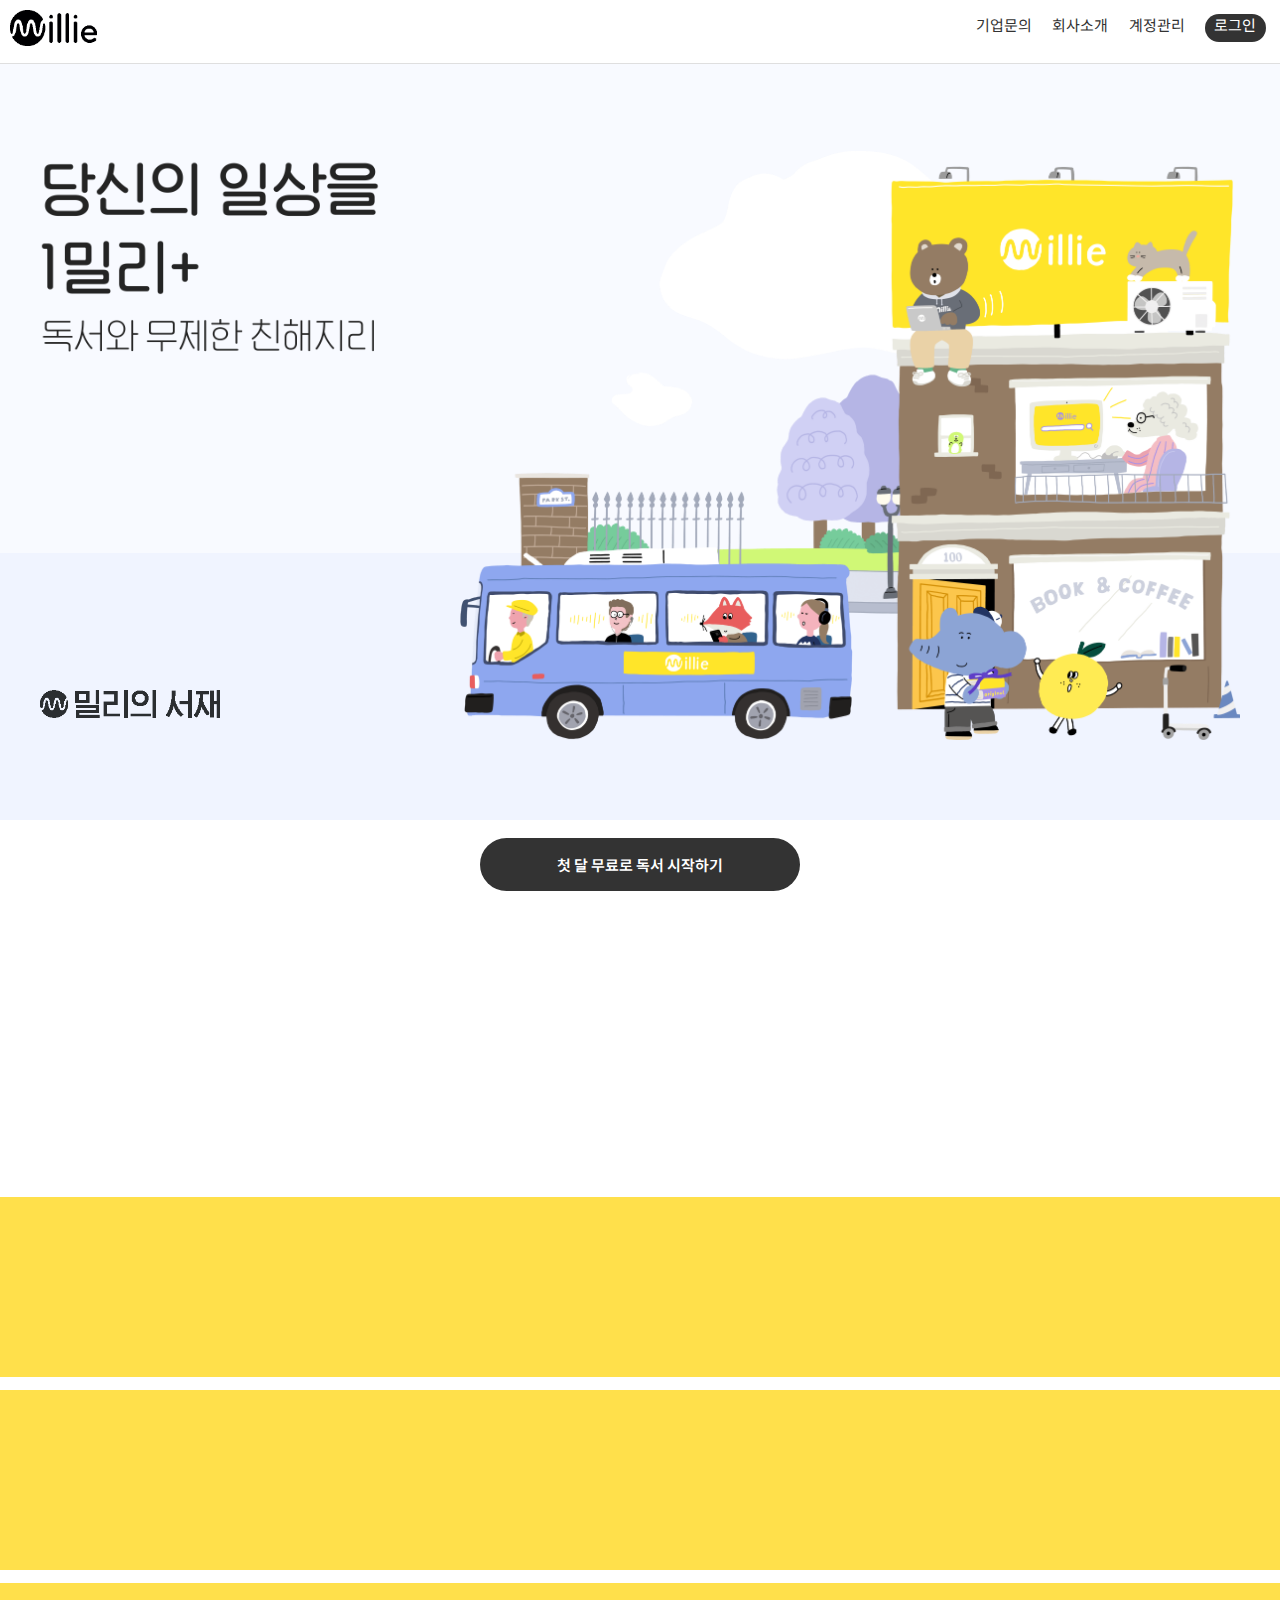
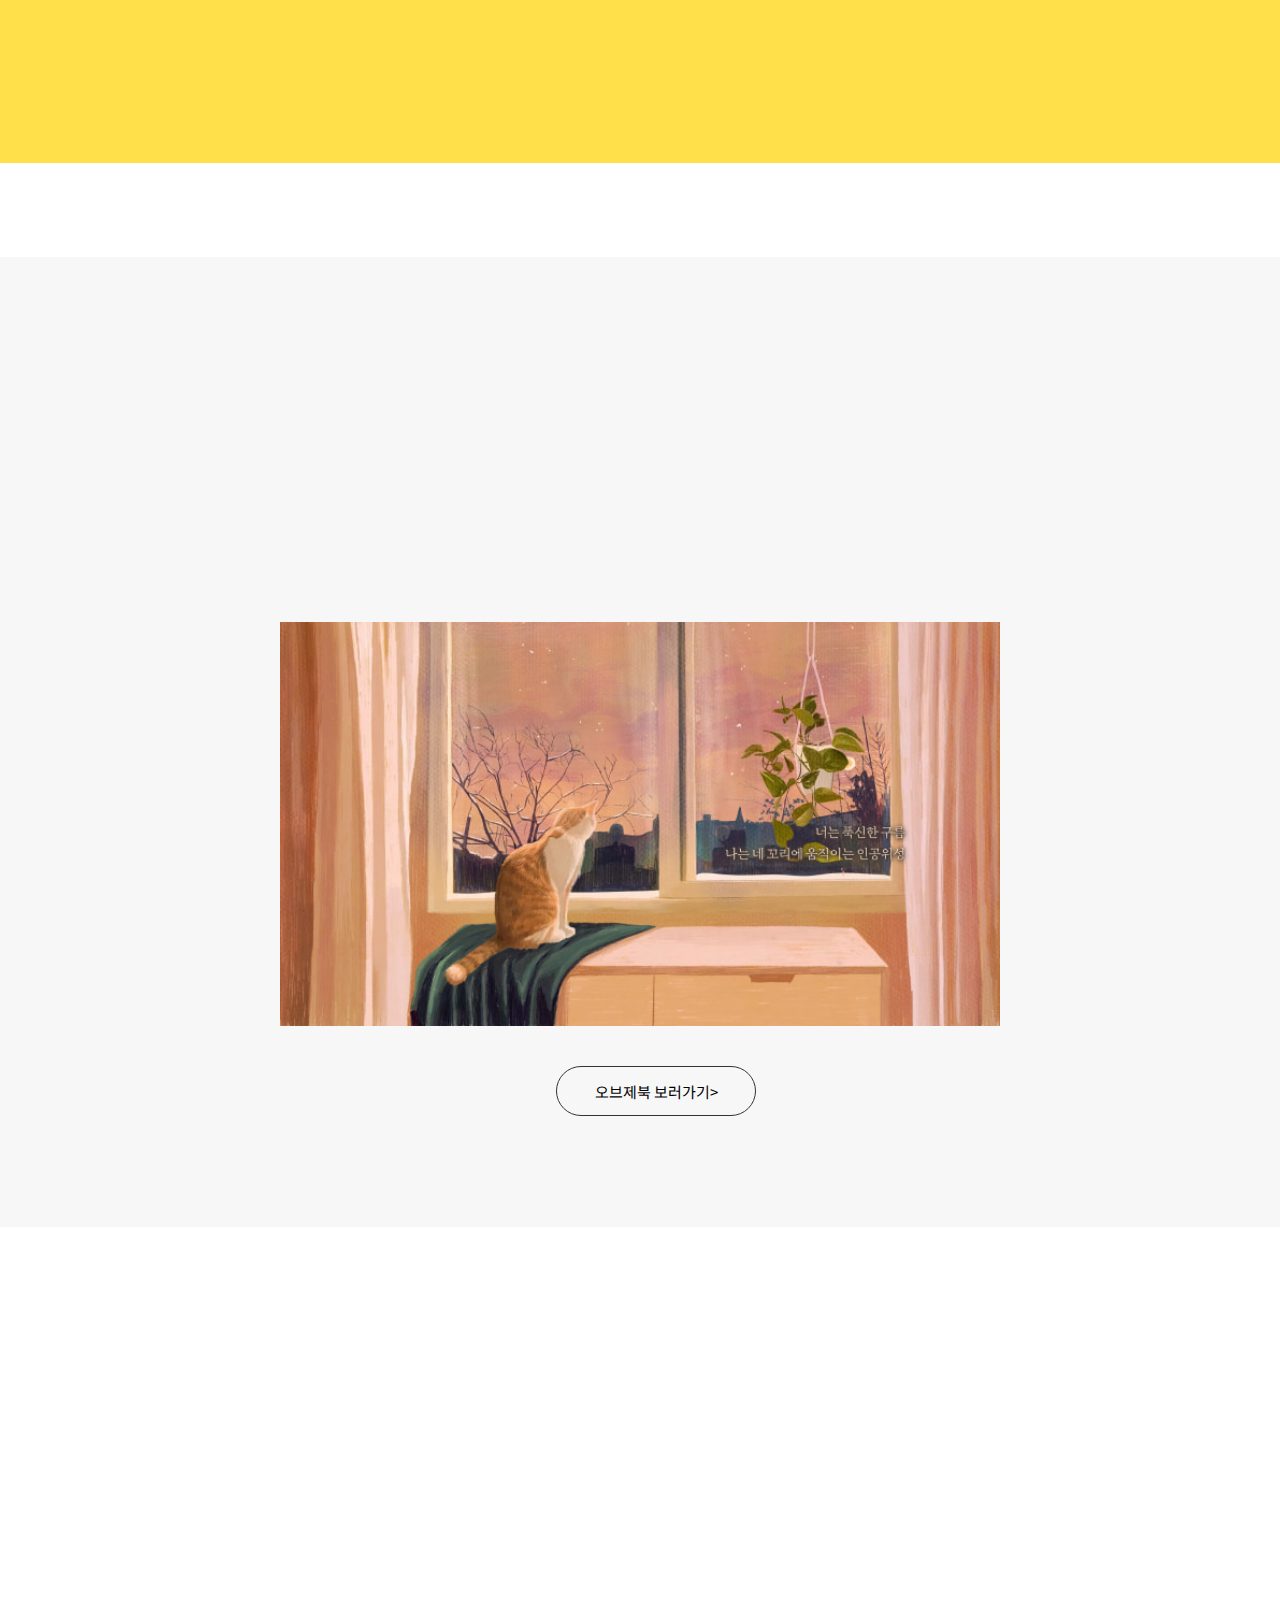
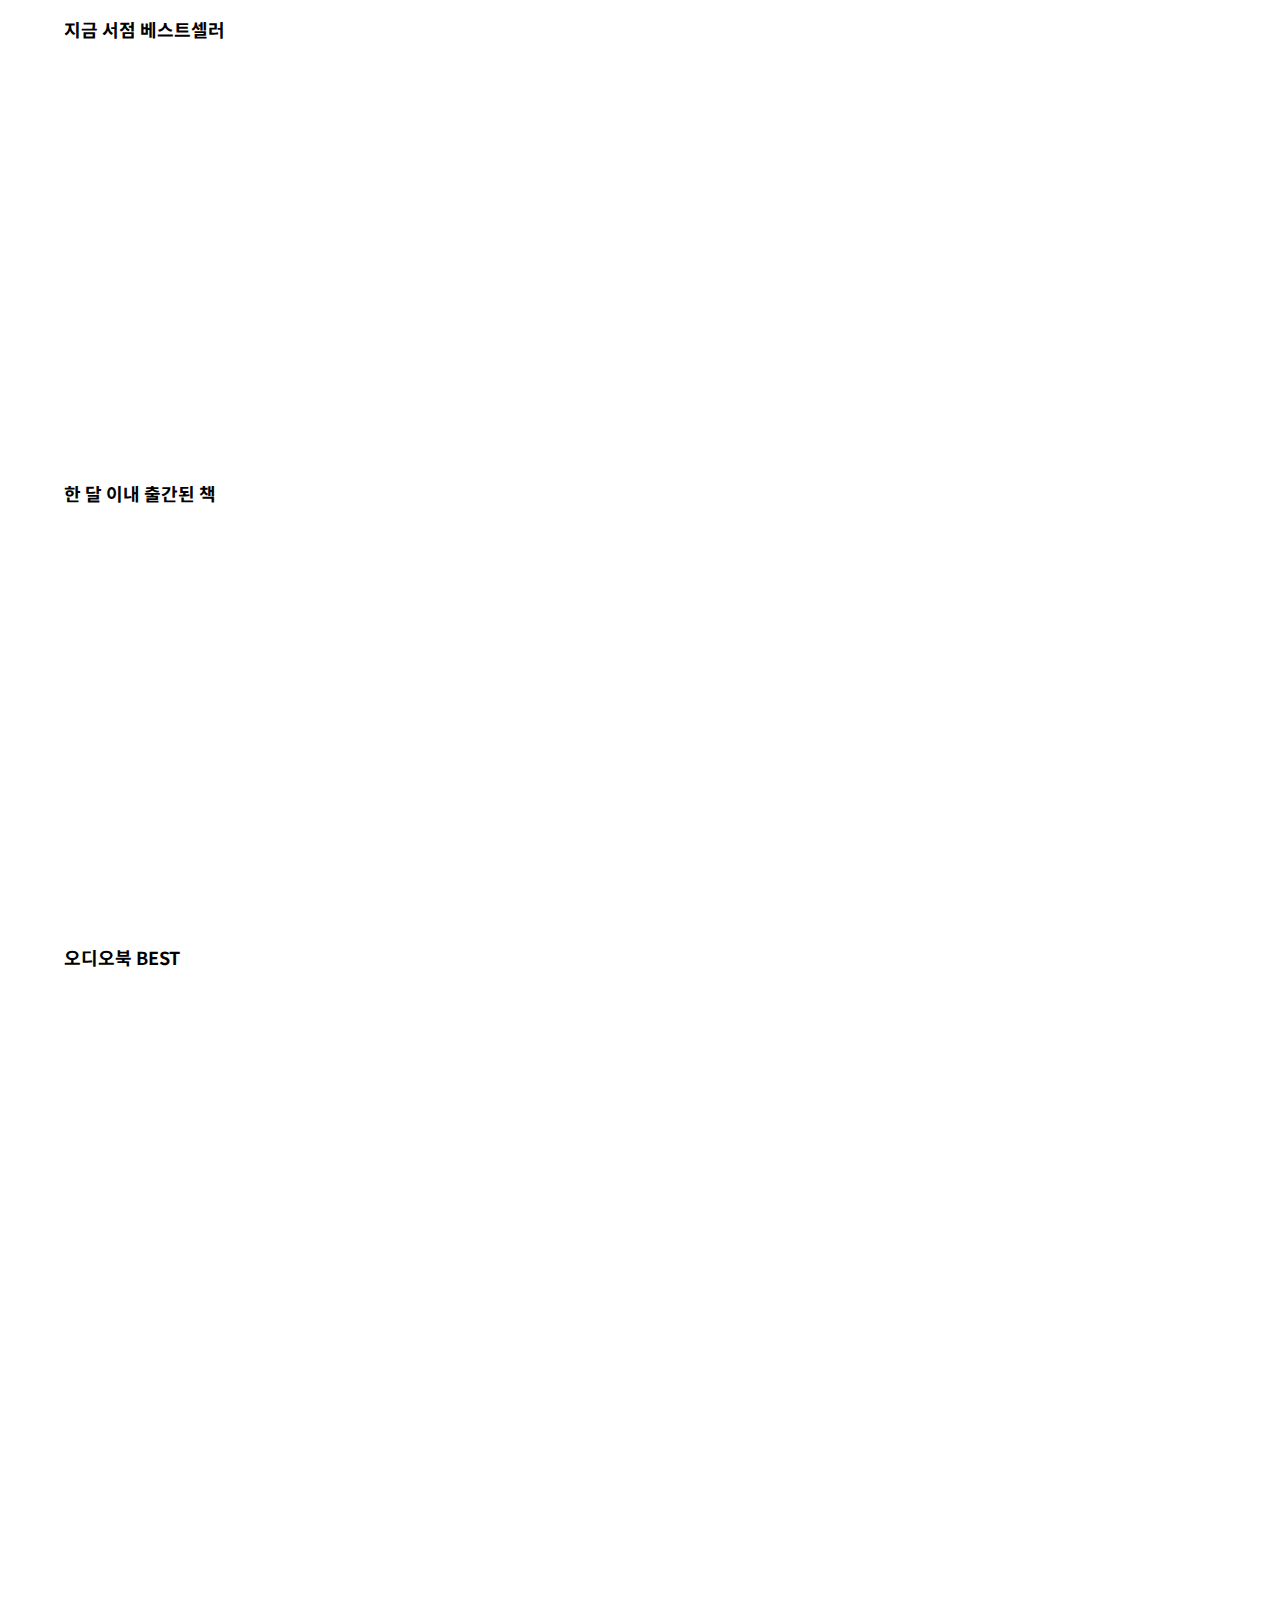
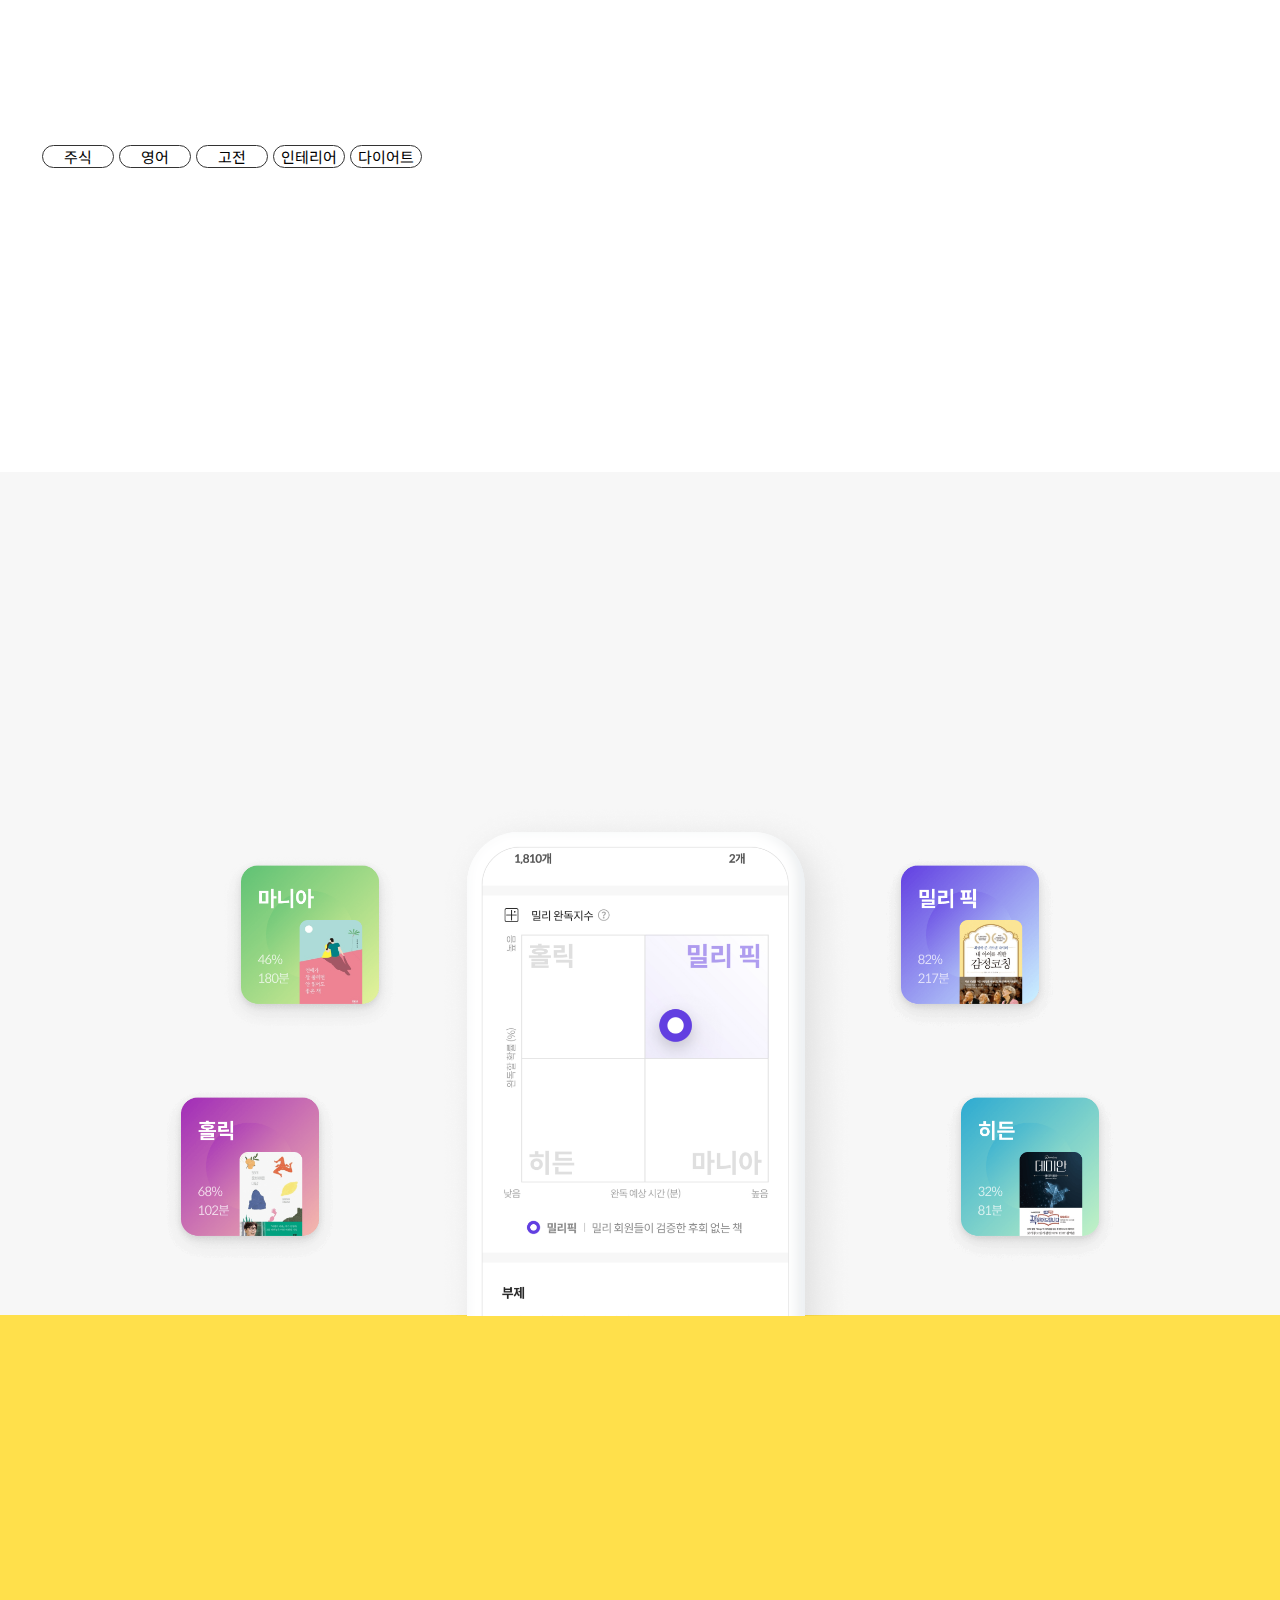
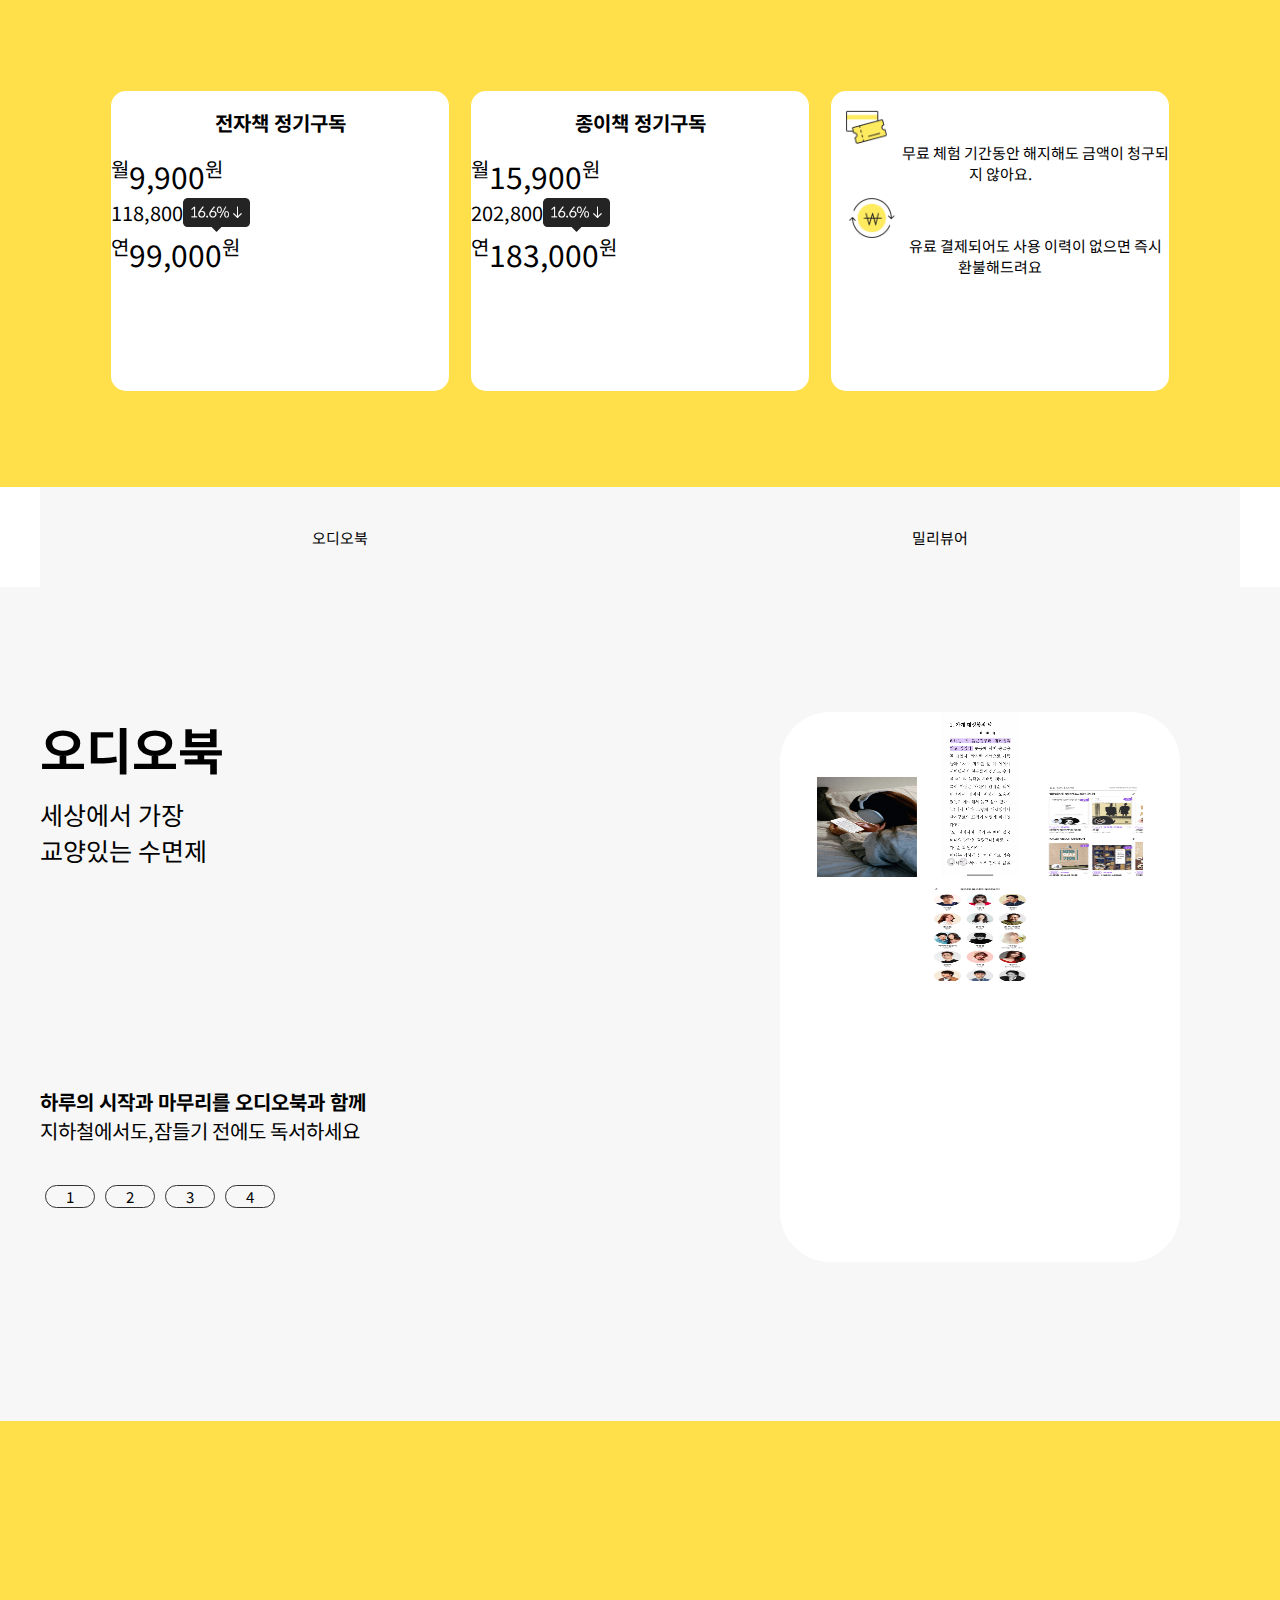
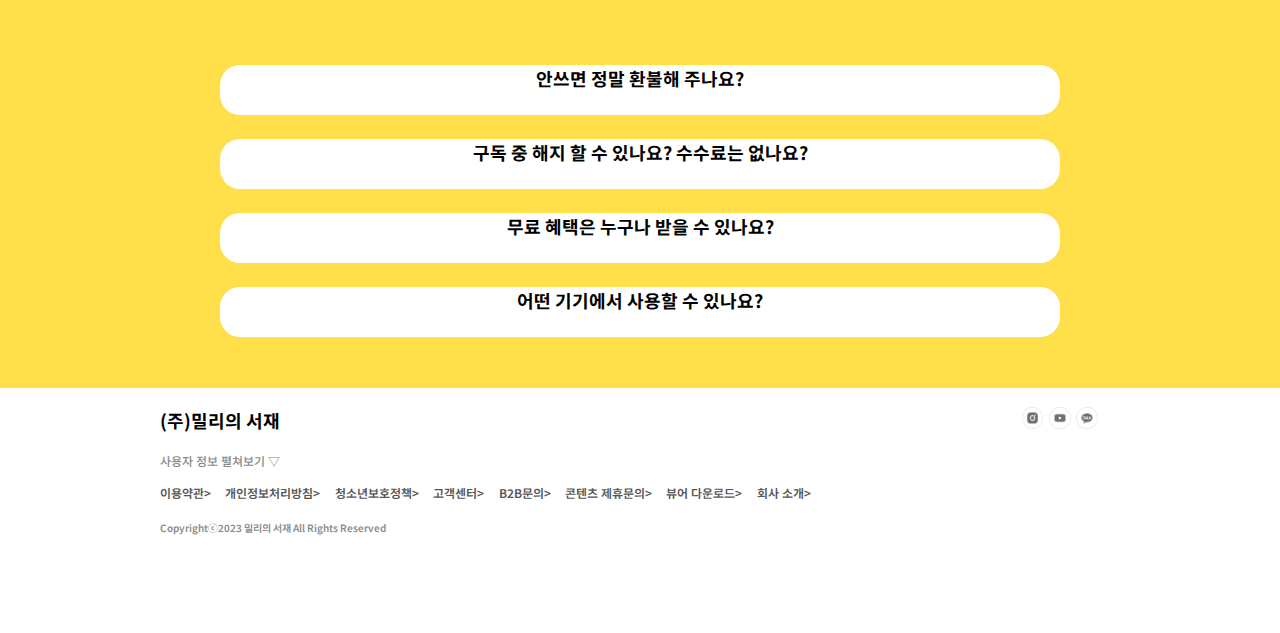
==== commit 28cfed86: "2023.09.07" ====
--- a/index.html
+++ b/index.html
@@ -7,9 +7,8 @@
     <title>밀리의 서재</title>
 
     <link rel="stylesheet" href="css/main.css">
-
-    <script src="https://ajax.aspnetcdn.com/ajax/jQuery/jquery-3.7.0.min.js"></script>
-    <script src="js/main.js"></script>
+    
+
 </head>
 
 <body>
@@ -33,9 +32,9 @@
     <div id="m1">
         <h2>당신을 기다리는<br>15만 권의 도서</h2>
         <p>첫 달 무료 구독을 통해<br>어떤 도서가 있는지 확인해보세요</p>
-        <div class="m1_slide"></div>
-        <div class="m1_slide"></div>
-        <div class="m1_slide"></div>
+        <div class="m1_slide1"></div>
+        <div class="m1_slide2"></div>
+        <div class="m1_slide3"></div>
     </div>
     <div id="m2">
         <div class="m2wrap">
@@ -214,10 +213,10 @@
                 <h2>오디오북</h2>
                 <p>세상에서 가장<br>교양있는 수면제</p>
                 <div class="m7_img">
-                    <img src="m7_a" alt="m71">
-                    <img src="m7_b" alt="m71">
-                    <img src="m7_c" alt="m71">
-                    <img src="m7_d" alt="m71">
+                    <img src="img/m7_aa.png" alt="m71">
+                    <video src="img/m7_bb.mp4" alt="m71"></video>
+                    <img src="img/m7_cc.png" alt="m71">
+                    <img src="img/m7_dd.png" alt="m71">
                 </div>
                 <div class="m7_text">
                     <div class="m7_text1">
@@ -248,10 +247,10 @@
                 <h2>밀리 뷰어</h2>
                 <p>독서를 위한 가장<br>완벽한 도구</p>
                 <div class="m7_img">
-                    <img src="img/m7_aa.png" alt="m72">
-                    <video src="img/m7_bb.mp4" alt="m72"></video>
-                    <img src="img/m7_cc.png" alt="m72">
-                    <img src="img/m7_dd.png" alt="m72">
+                    <img src="img/m7_aaa.png" alt="m72">
+                    <video src="img/m7_bbb.mp4" alt="m72"></video>
+                    <video src="img/m7_ccc.mp4" alt="m72"></video>
+                    <img src="img/m7_aaa.png" alt="m72">
                 </div>
                 <div class="m7_text">
                     <div class="m7_text1">
@@ -311,6 +310,10 @@
         
     </footer>
 
+    <script src="https://ajax.aspnetcdn.com/ajax/jQuery/jquery-3.7.0.min.js"></script>
+    <script src="js/main.js"></script>
+    <script src="js/event.js"></script>
+
 </body>
 
 </html>--- a/css/main.css
+++ b/css/main.css
@@ -159,6 +159,7 @@
   width: 1200px;
   height: 1037px;
   width: 100%;
+  overflow: hidden;
 }
 #m1 h2 {
   font-size: 49px;
@@ -167,20 +168,53 @@
   line-height: 130%;
   padding-top: 8%;
   margin: 0 2% 2%;
+  transform: translateY(-100px);
+  transition: all 3s;
+  opacity: 0;
 }
 #m1 p {
   font-size: 20px;
   font-weight: 600;
   color: #555;
   margin: 2%;
+  transform: translateY(-100px);
+  transition: all 3s;
+  opacity: 0;
   padding-top: 1%;
   padding-bottom: 2%;
 }
-#m1 .m1_slide {
-  width: 100%;
+#m1 .m1_slide1 {
+  width: 300%;
   height: 180px;
   background: #ffe04b;
   margin: 1% 0;
+  overflow: hidden;
+}
+#m1 .m1_slide1 .box_mini {
+  float: left;
+  margin: 0.2%;
+}
+#m1 .m1_slide2 {
+  width: 300%;
+  height: 180px;
+  background: #ffe04b;
+  margin: 1% 0;
+  overflow: hidden;
+}
+#m1 .m1_slide2 .box_mini {
+  float: left;
+  margin: 0.2%;
+}
+#m1 .m1_slide3 {
+  width: 300%;
+  height: 180px;
+  background: #ffe04b;
+  margin: 1% 0;
+  overflow: hidden;
+}
+#m1 .m1_slide3 .box_mini {
+  float: left;
+  margin: 0.2%;
 }
 
 #m2 {
@@ -200,12 +234,18 @@
   line-height: 130%;
   padding-top: 8%;
   margin: 0 2% 2%;
+  transform: translateY(-100px);
+  transition: all 3s;
+  opacity: 0;
 }
 #m2 .m2wrap p {
   font-size: 20px;
   font-weight: 600;
   color: #555;
   margin: 2%;
+  transform: translateY(-100px);
+  transition: all 3s;
+  opacity: 0;
 }
 #m2 .m2wrap img {
   width: 60%;
@@ -238,12 +278,18 @@
   line-height: 130%;
   padding-top: 8%;
   margin: 0 2% 2%;
+  transform: translateY(-100px);
+  transition: all 3s;
+  opacity: 0;
 }
 #m3 p {
   font-size: 20px;
   font-weight: 600;
   color: #555;
   margin: 2%;
+  transform: translateY(-100px);
+  transition: all 3s;
+  opacity: 0;
 }
 #m3 h6 {
   font-size: 18px;
@@ -285,12 +331,18 @@
   line-height: 130%;
   padding-top: 8%;
   margin: 0 2% 2%;
+  transform: translateY(-100px);
+  transition: all 3s;
+  opacity: 0;
 }
 #m4 p {
   font-size: 20px;
   font-weight: 600;
   color: #555;
   margin: 2%;
+  transform: translateY(-100px);
+  transition: all 3s;
+  opacity: 0;
 }
 #m4 ul {
   display: flex;
@@ -310,9 +362,35 @@
   justify-content: space-between;
 }
 #m4 .recommend .box {
-  height: 60px;
+  height: 300px;
   width: 160px;
-  background-color: yellowgreen;
+  margin: 1% 0;
+}
+#m4 .recommend .box img {
+  width: 100%;
+  height: 190px;
+  -o-object-fit: cover;
+     object-fit: cover;
+}
+#m4 .recommend .box h3 {
+  font-weight: 800;
+  font-size: 14px;
+}
+#m4 .recommend .box h6 {
+  color: #8b8b8b;
+  font-size: 13px;
+}
+#m4 .recommend .box h4 {
+  color: #333;
+  font-size: 13px;
+}
+#m4 .recommend .box h5 {
+  text-decoration-line: line-through;
+  color: #666;
+  font-size: 11px;
+}
+#m4 .recommend:not(:first-of-type) {
+  display: none;
 }
 
 #m5_wrap {
@@ -332,12 +410,18 @@
   line-height: 130%;
   padding-top: 8%;
   margin: 0 2% 2%;
+  transform: translateY(-100px);
+  transition: all 3s;
+  opacity: 0;
 }
 #m5_wrap .m5 p {
   font-size: 20px;
   font-weight: 600;
   color: #555;
   margin: 2%;
+  transform: translateY(-100px);
+  transition: all 3s;
+  opacity: 0;
 }
 #m5_wrap .m5 .card {
   position: relative;
@@ -391,12 +475,18 @@
   line-height: 130%;
   padding-top: 8%;
   margin: 0 2% 2%;
+  transform: translateY(-100px);
+  transition: all 3s;
+  opacity: 0;
 }
 #m6_wrap .m6 p {
   font-size: 20px;
   font-weight: 600;
   color: #555;
   margin: 2%;
+  transform: translateY(-100px);
+  transition: all 3s;
+  opacity: 0;
 }
 #m6_wrap .m6 .m6_subwrap {
   display: flex;
@@ -511,9 +601,13 @@
   height: 550px;
   border-radius: 50px;
 }
-#m7 .m7_content .m7_content_a .m7_img .img {
-  width: 100%;
-  height: 100%;
+#m7 .m7_content .m7_content_a .m7_img img {
+  width: 100px;
+  height: 100px;
+}
+#m7 .m7_content .m7_content_a .m7_img video {
+  width: 30%;
+  height: 30%;
 }
 #m7 .m7_content .view {
   display: none;
@@ -537,6 +631,9 @@
   line-height: 130%;
   padding-top: 8%;
   margin: 0 2% 2%;
+  transform: translateY(-100px);
+  transition: all 3s;
+  opacity: 0;
   padding-bottom: 5%;
 }
 #m8_wrap .m8 .qna {
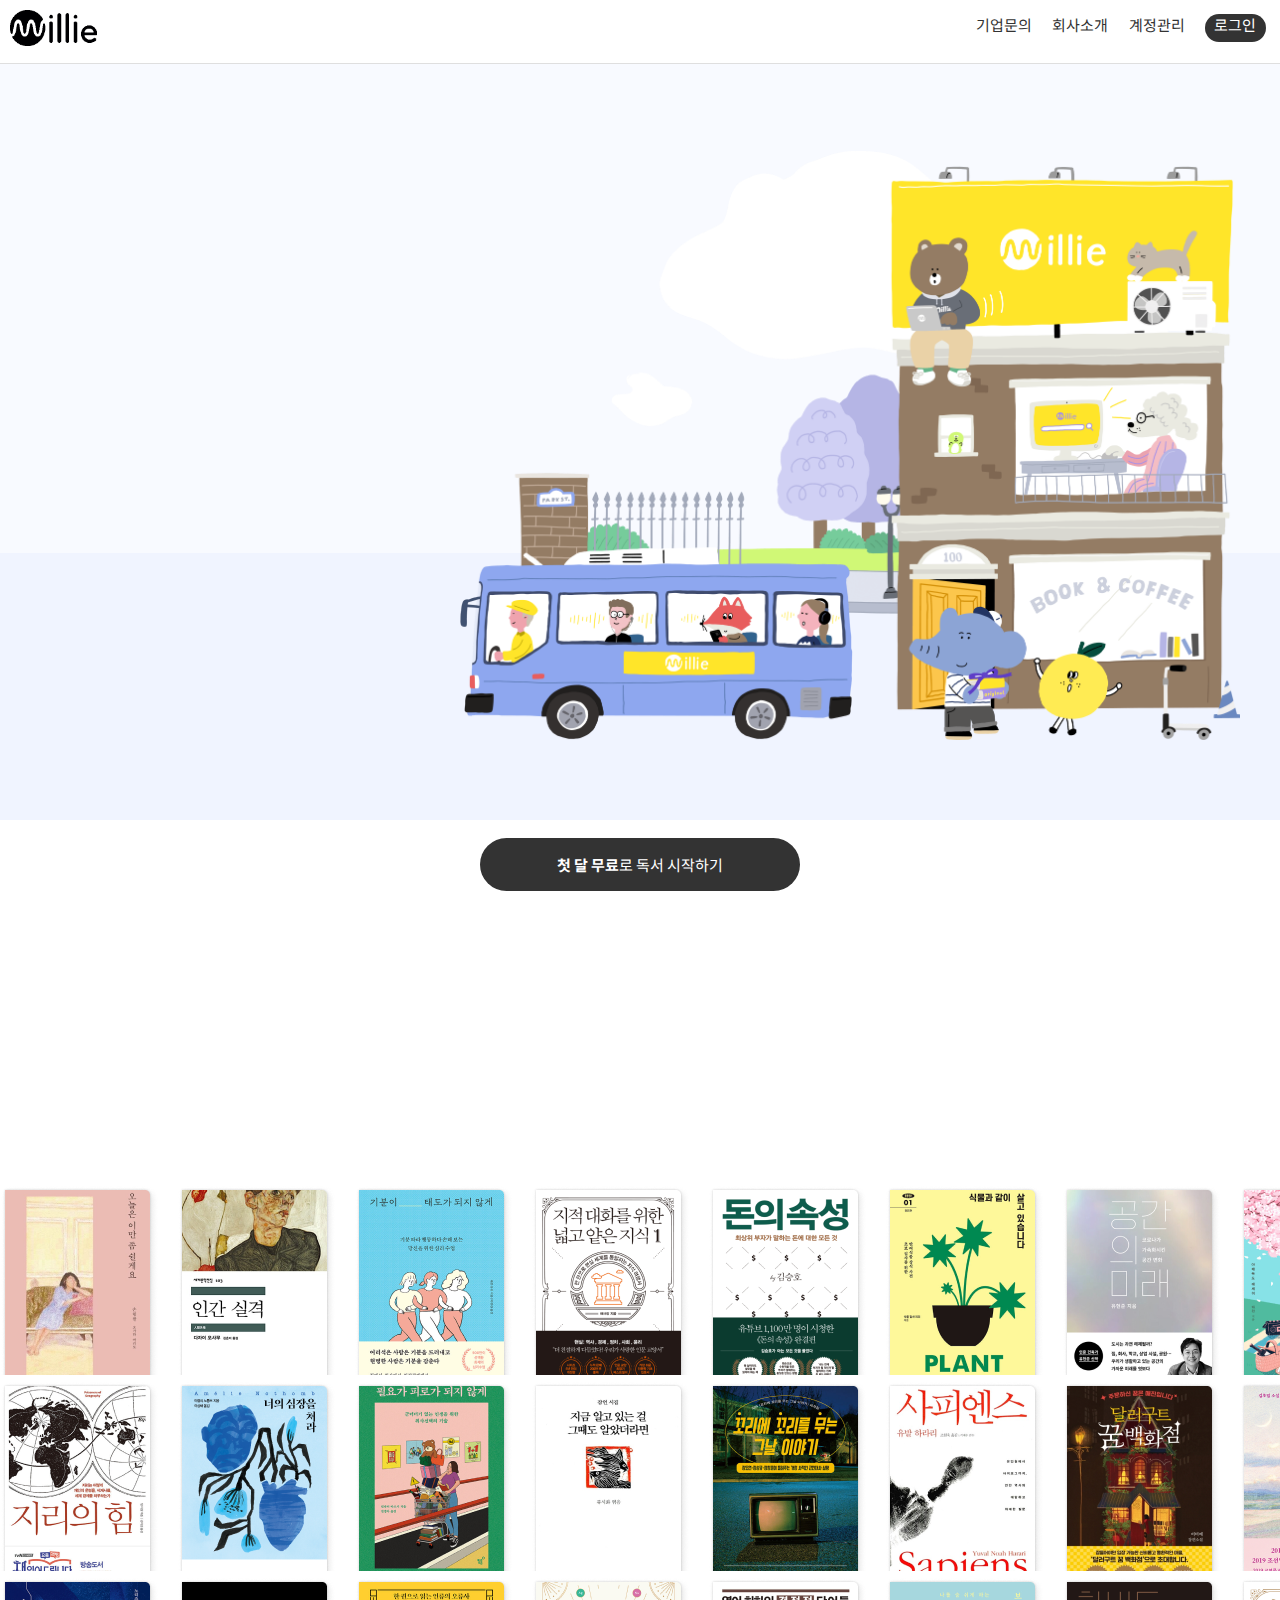
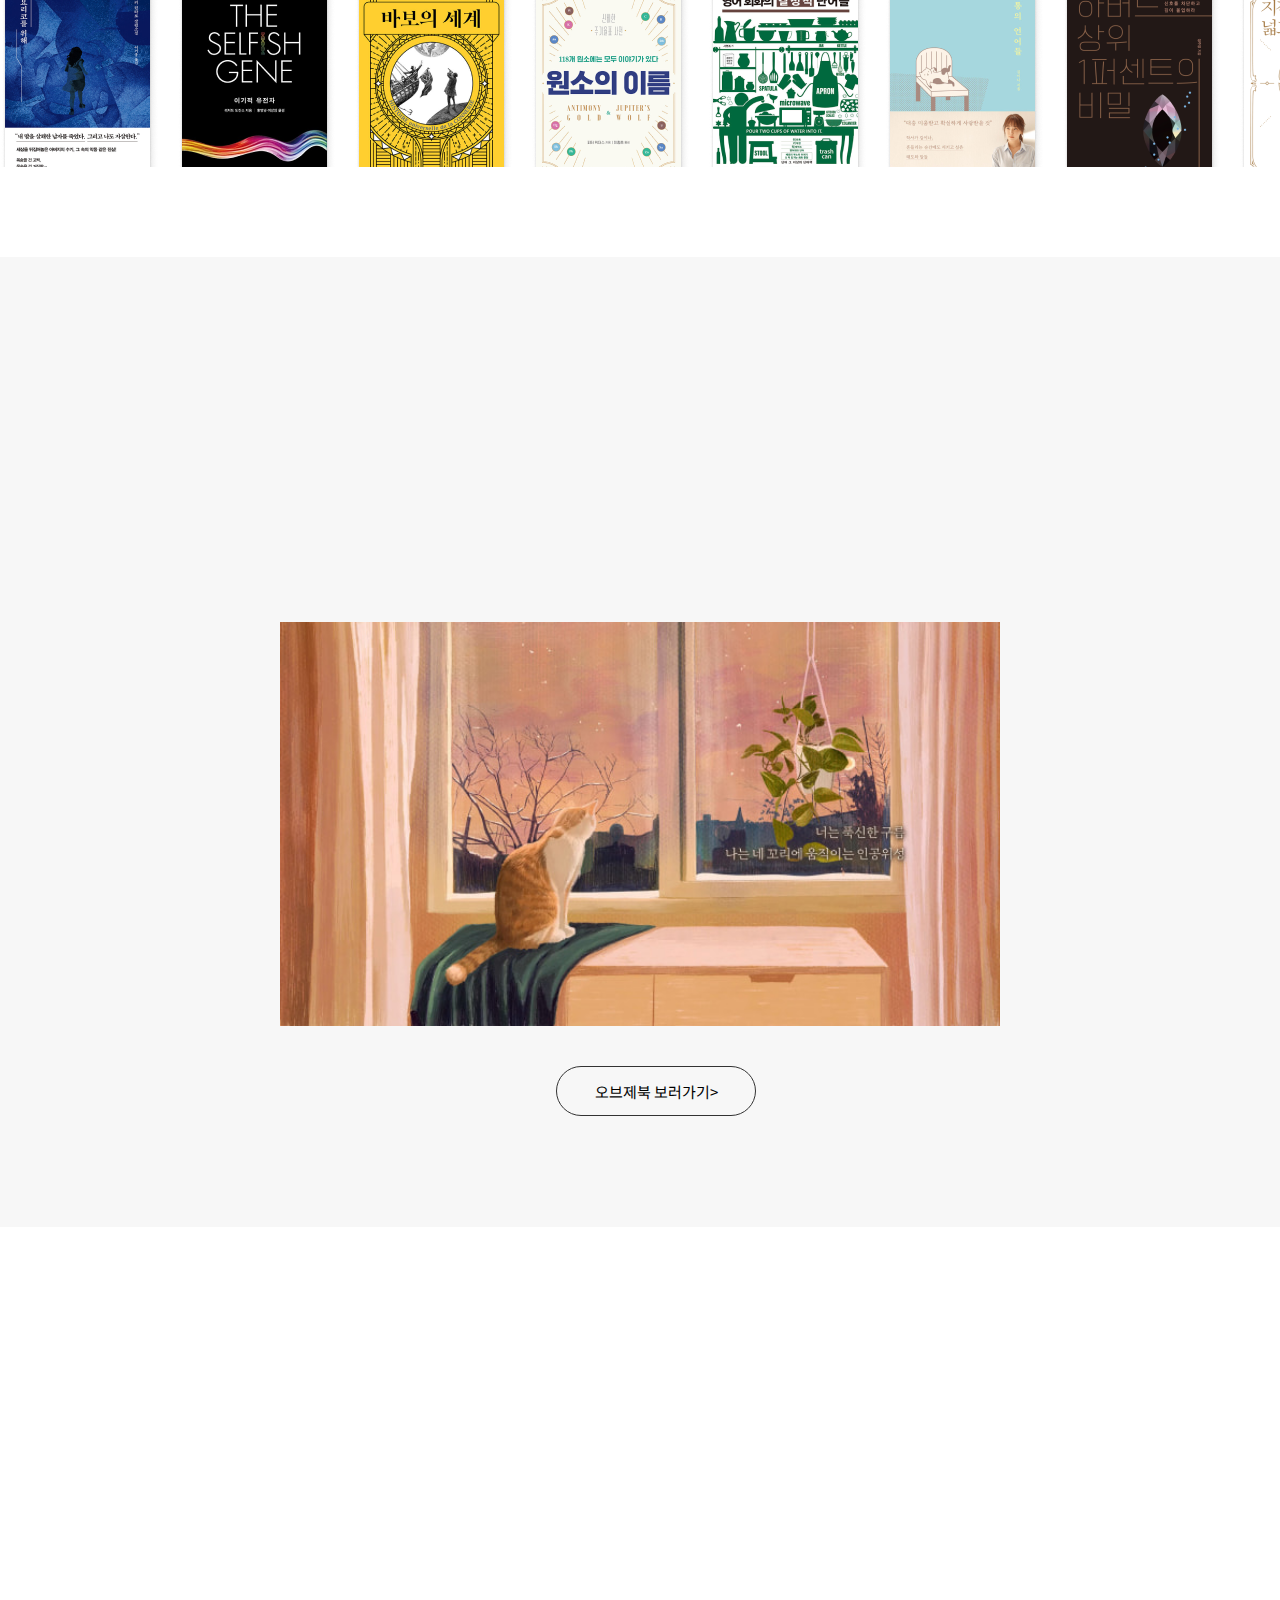
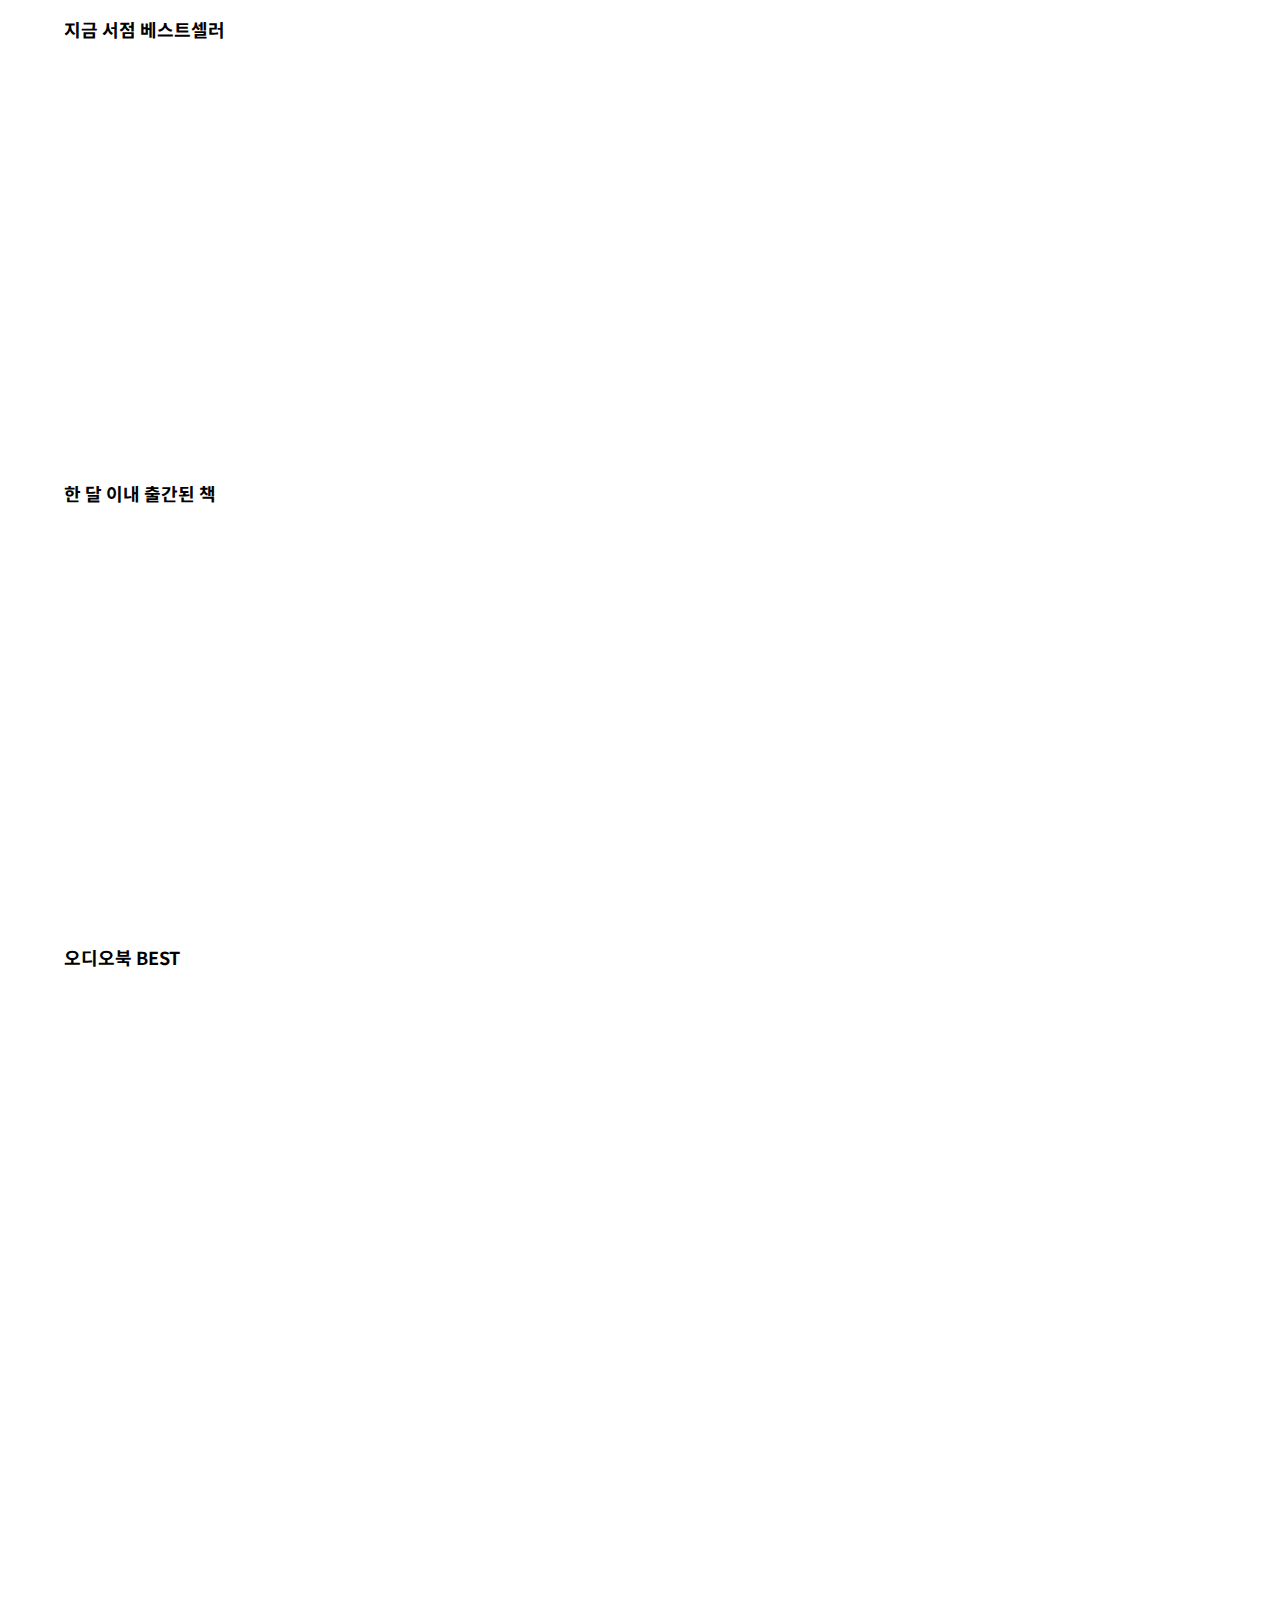
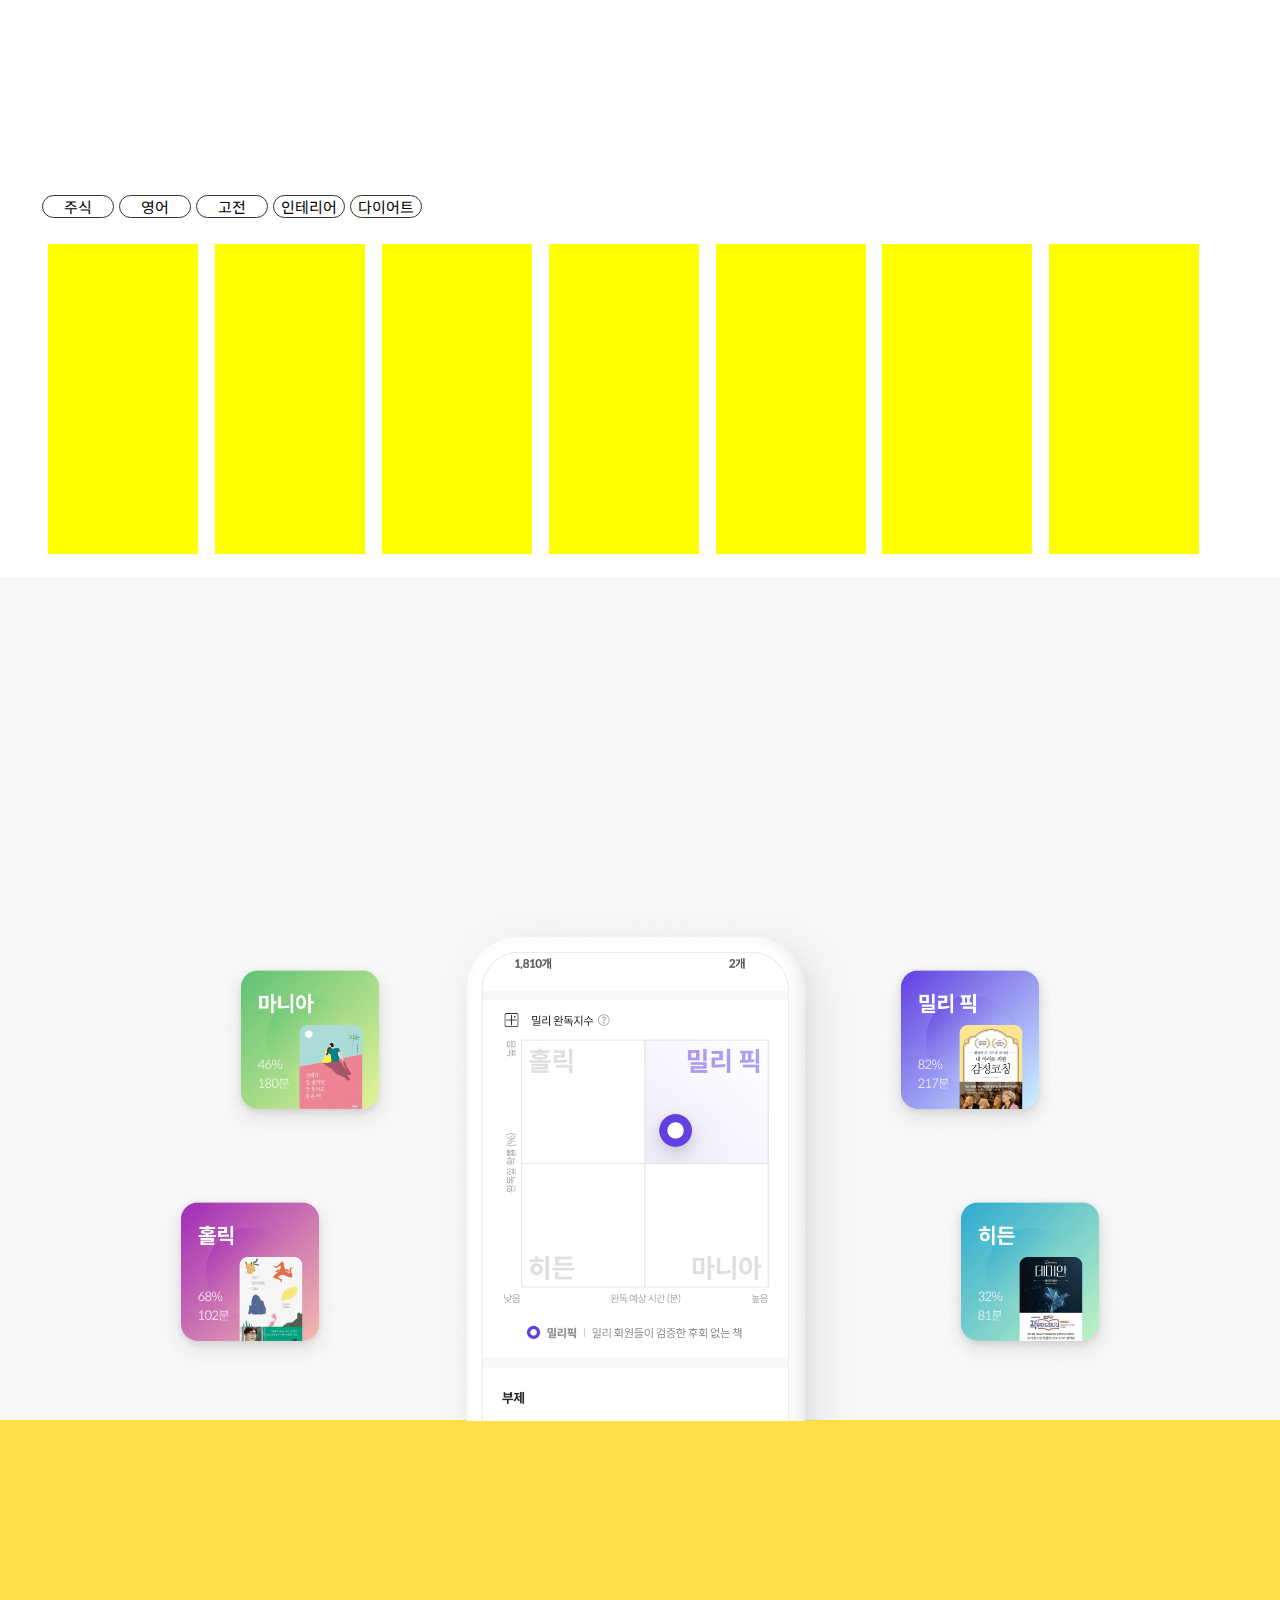
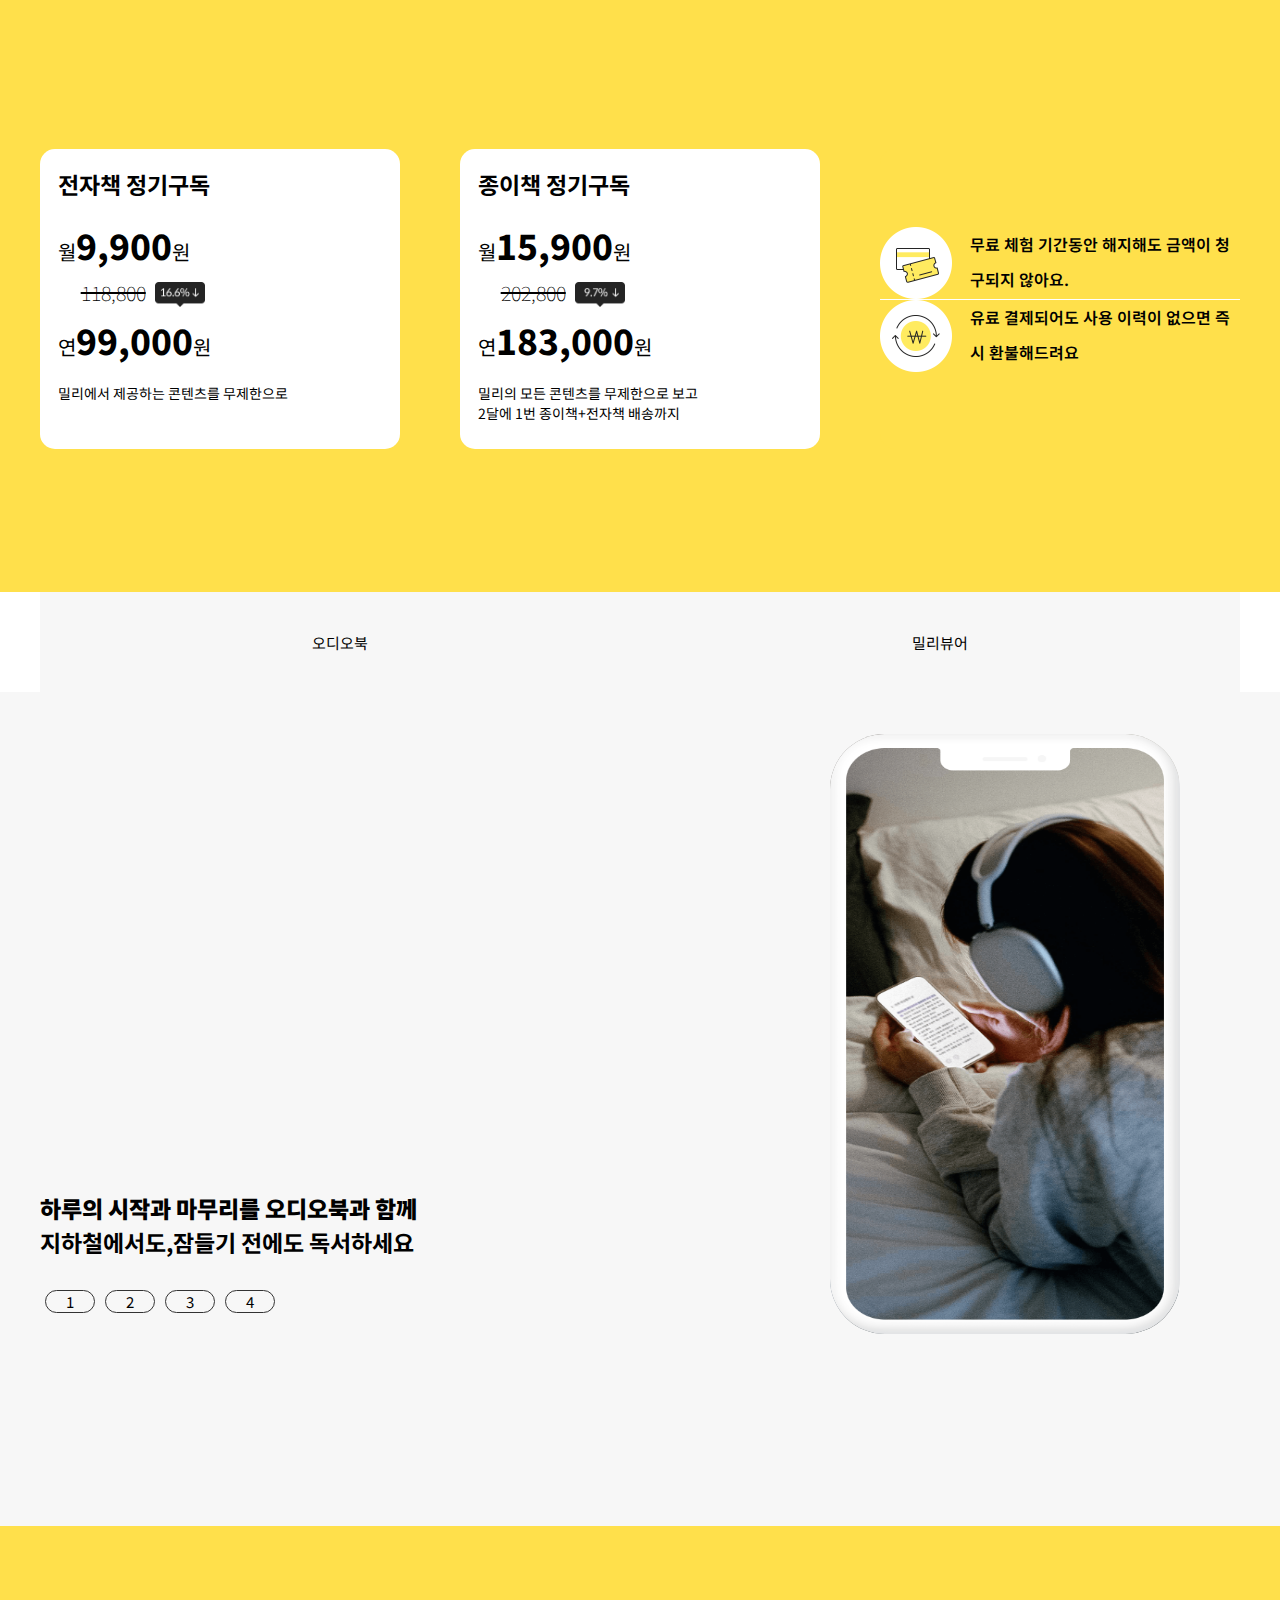
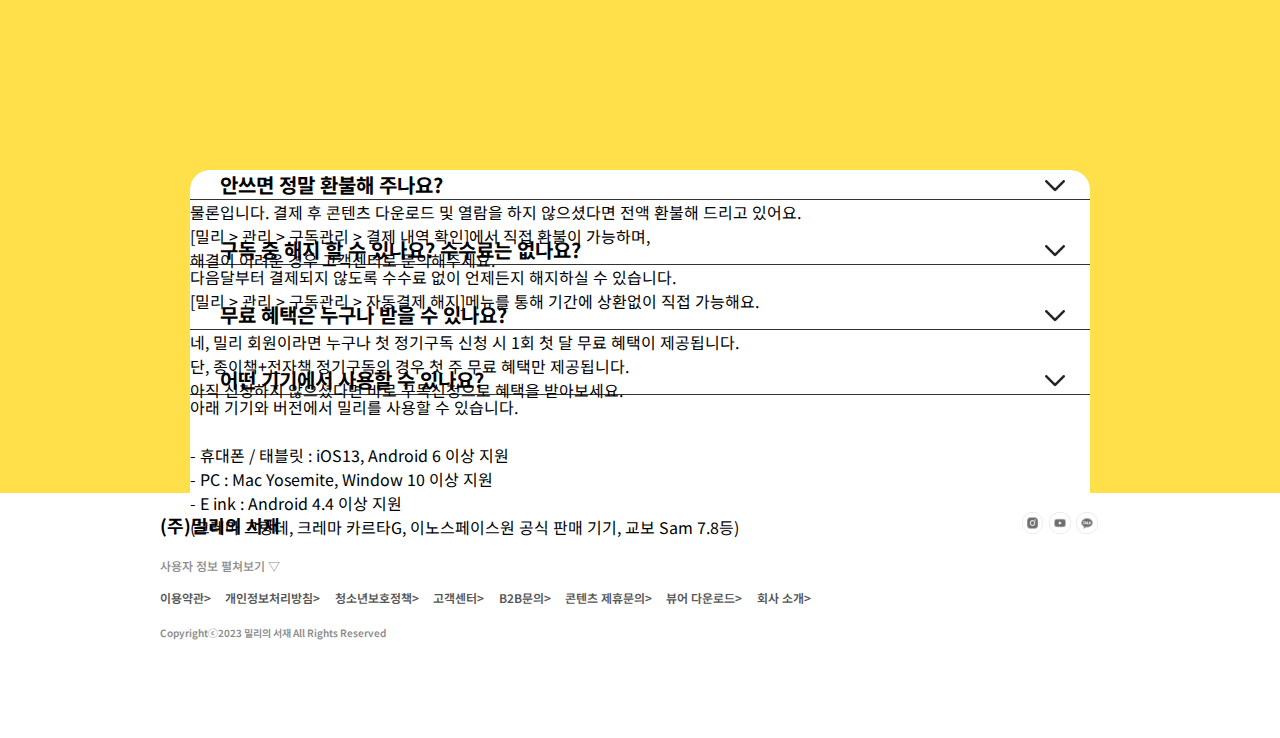
==== commit eba6de2f: "2023.09.11" ====
--- a/index.html
+++ b/index.html
@@ -7,7 +7,7 @@
     <title>밀리의 서재</title>
 
     <link rel="stylesheet" href="css/main.css">
-    
+
 
 </head>
 
@@ -21,7 +21,7 @@
             <a href="#" alt="4" class="menu_btn">로그인</a>
         </div>
     </header>
-    <div id="fix_menu">첫 달 무료로 독서 시작하기</div>
+    <div id="fix_menu"><b>첫 달 무료</b>로 독서 시작하기</div>
     <div id="m_top_wrap">
         <div class="m_top">
             <img src="img/back.png" alt="bg">
@@ -168,7 +168,7 @@
                         <div class="price">99,000</div>
                         <span>원</span>
                     </div>
-                    <p>밀리에서 제공하는 콘텐츠를 무제한으로</p>
+                    <h5>밀리에서 제공하는 콘텐츠를 무제한으로</h5>
                 </div>
                 <div class="m6_sub 2">
                     <h6>종이책 정기구독</h6>
@@ -179,18 +179,18 @@
                     </div>
                     <div class="dc">
                         <span>202,800</span>
-                        <img src="img/dc.png" alt="dc">
+                        <img src="img/dc2.png" alt="dc">
                     </div>
                     <div class="year">
                         <span>연</span>
                         <div class="price">183,000</div>
                         <span>원</span>
                     </div>
-                    <p>밀리의 모든 콘텐츠를 무제한으로 보고<br>
-                        2달에 1번 종이책+전자책 배송까지</p>
-                </div>
-
-                <div class="m6_sub 3">
+                    <h5>밀리의 모든 콘텐츠를 무제한으로 보고<br>
+                        2달에 1번 종이책+전자책 배송까지</h5>
+                </div>
+
+                <div class="m6_sub m63">
                     <div class="m6_icon">
                         <img src="img/m6icon1.png" alt="icon">
                         <span>무료 체험 기간동안 해지해도 금액이 청구되지 않아요.</span>
@@ -213,27 +213,30 @@
                 <h2>오디오북</h2>
                 <p>세상에서 가장<br>교양있는 수면제</p>
                 <div class="m7_img">
-                    <img src="img/m7_aa.png" alt="m71">
-                    <video src="img/m7_bb.mp4" alt="m71"></video>
-                    <img src="img/m7_cc.png" alt="m71">
-                    <img src="img/m7_dd.png" alt="m71">
+                    <img src="img/m7_img_phone.png" alt="m7img">
+                    <ul class="m7inner">
+                        <li><img src="img/m7_aa.png" alt="m72"></li>
+                        <li><video src="img/m7_bb.mp4" muted autoplay></video></li>
+                        <li><img src="img/m7_cc.png"alt="m72"></video></li>
+                        <li><img src="img/m7_dd.png" alt="m72"></li>
+                    </ul>
                 </div>
                 <div class="m7_text">
                     <div class="m7_text1">
-                        <p><b>하루의 시작과 마무리를 오디오북과 함께</b><br>
-                            지하철에서도,잠들기 전에도 독서하세요</p>
-                    </div>
-                    <div class="m7_text1">
-                        <p><b>귀로 듣다가 눈으로 같이 보면</b><br>
-                            더 내용이 잘 이해돼요</p>
-                    </div>
-                    <div class="m7_text1">
-                        <p><b>30분만에 책 요약</b><br>
-                            핵심만 쏙 골라 읽어주는 오디오북</p>
-                    </div>
-                    <div class="m7_text1">
-                        <p><b>이제훈부터 옥주현까지</b><br>
-                            셀럽이 읽어주는 오디오북</p>
+                        <h5><b>하루의 시작과 마무리를 오디오북과 함께</b><br>
+                            지하철에서도,잠들기 전에도 독서하세요</h5>
+                    </div>
+                    <div class="m7_text1">
+                        <h5><b>귀로 듣다가 눈으로 같이 보면</b><br>
+                            더 내용이 잘 이해돼요</h5>
+                    </div>
+                    <div class="m7_text1">
+                        <h5><b>30분만에 책 요약</b><br>
+                            핵심만 쏙 골라 읽어주는 오디오북</h5>
+                    </div>
+                    <div class="m7_text1">
+                        <h5><b>이제훈부터 옥주현까지</b><br>
+                            셀럽이 읽어주는 오디오북</h5>
                     </div>
                 </div>
                 <div class="m7_button">
@@ -246,28 +249,31 @@
             <div class="m7_content_a view">
                 <h2>밀리 뷰어</h2>
                 <p>독서를 위한 가장<br>완벽한 도구</p>
-                <div class="m7_img">
-                    <img src="img/m7_aaa.png" alt="m72">
-                    <video src="img/m7_bbb.mp4" alt="m72"></video>
-                    <video src="img/m7_ccc.mp4" alt="m72"></video>
-                    <img src="img/m7_aaa.png" alt="m72">
+                <div class="m7_img1">
+                    <img src="img/m7_img_phone.png" alt="m7img">
+                    <ul class="m7inner1">
+                        <li><img src="img/m7_aaa.png" alt="m72"></li>
+                        <li><video src="img/m7_bbb.mp4" muted autoplay></video></li>
+                        <li><video src="img/m7_ccc.mp4" muted autoplay></video></li>
+                        <li><img src="img/m7_aaa.png" alt="m72"></li>
+                    </ul>
                 </div>
                 <div class="m7_text">
                     <div class="m7_text1">
-                        <p><b>시선 추적 기능</b><br>
-                            눈동자로 페이지를 넘길 수 있어요</p>
-                    </div>
-                    <div class="m7_text1">
-                        <p><b>어느 기기에서도 OK</b><br>
-                            스마트폰,태블릿,PC,E ink기기까지</p>
-                    </div>
-                    <div class="m7_text1">
-                        <p><b>다크 모드</b><br>
-                            전자책이 눈 아프다는 편견은 버려요</p>
-                    </div>
-                    <div class="m7_text1">
-                        <p><b>자유로운 보기 설정</b><br>
-                            줄간격부터 폰트까지 내 마음대로 설정하면<br>더욱 편한 독서를 할 수 있어요</p>
+                        <h5><b>시선 추적 기능</b><br>
+                            눈동자로 페이지를 넘길 수 있어요</h5>
+                    </div>
+                    <div class="m7_text1">
+                        <h5><b>어느 기기에서도 OK</b><br>
+                            스마트폰,태블릿,PC,E ink기기까지</h5>
+                    </div>
+                    <div class="m7_text1">
+                        <h5><b>다크 모드</b><br>
+                            전자책이 눈 아프다는 편견은 버려요</h5>
+                    </div>
+                    <div class="m7_text1">
+                        <h5><b>자유로운 보기 설정</b><br>
+                            줄간격부터 폰트까지 내 마음대로 설정하면<br>더욱 편한 독서를 할 수 있어요</h5>
                     </div>
                 </div>
                 <div class="m7_button">
@@ -282,10 +288,36 @@
     <div id="m8_wrap">
         <div class="m8">
             <h2>자주 묻는 질문</h2>
-            <div class="qna m8">안쓰면 정말 환불해 주나요?</div>
-            <div class="qna m8">구독 중 해지 할 수 있나요? 수수료는 없나요?</div>
-            <div class="qna m8">무료 혜택은 누구나 받을 수 있나요?</div>
-            <div class="qna m8">어떤 기기에서 사용할 수 있나요?</div>
+            <div class="qna">
+                <div>안쓰면 정말 환불해 주나요?<img src="img/downicon.png" alt="down"></div>
+                <div>물론입니다. 결제 후 콘텐츠 다운로드 및 열람을 하지 않으셨다면 전액 환불해 드리고 있어요. <br>
+                    [밀리 > 관리 > 구독관리 > 결제 내역 확인]에서 직접 환불이 가능하며, <br>
+                    해결이 어려운 경우 고객센터로 문의해주세요.
+                </div>
+            </div>
+            <div class="qna">
+                <div>구독 중 해지 할 수 있나요? 수수료는 없나요?<img src="img/downicon.png" alt="down"></div>
+                <div>다음달부터 결제되지 않도록 수수료 없이 언제든지 해지하실 수 있습니다. <br>
+                    [밀리 > 관리 > 구독관리 > 자동결제 해지]메뉴를 통해 기간에 상환없이 직접 가능해요.
+                </div>
+            </div>
+            <div class="qna">
+                <div>무료 혜택은 누구나 받을 수 있나요?<img src="img/downicon.png" alt="down">
+                </div>
+                <div>네, 밀리 회원이라면 누구나 첫 정기구독 신청 시 1회 첫 달 무료 혜택이 제공됩니다. <br>
+                    단, 종이책+전자책 정기구독의 경우 첫 주 무료 혜택만 제공됩니다.<br>
+                    아직 신청하지 않으셨다면 바로 구독신청으로 혜택을 받아보세요.
+                </div>
+            </div>
+            <div class="qna">
+                <div>어떤 기기에서 사용할 수 있나요?<img src="img/downicon.png" alt="down"></div>
+                <div>아래 기기와 버전에서 밀리를 사용할 수 있습니다. <br><br>
+                    - 휴대폰 / 태블릿 : iOS13, Android 6 이상 지원 <br>
+                    - PC : Mac Yosemite, Window 10 이상 지원 <br>
+                    - E ink : Android 4.4 이상 지원 <br>
+                    (크레마 그랑데, 크레마 카르타G, 이노스페이스원 공식 판매 기기, 교보 Sam 7.8등)
+                </div>
+            </div>
         </div>
     </div>
     <footer>
@@ -307,12 +339,13 @@
             <a href="#">회사 소개></a>
         </div>
         <p>Copyrightⓒ2023 밀리의 서재 All Rights Reserved</p>
-        
+
     </footer>
 
     <script src="https://ajax.aspnetcdn.com/ajax/jQuery/jquery-3.7.0.min.js"></script>
     <script src="js/main.js"></script>
     <script src="js/event.js"></script>
+    <script src="js/slide.js"></script>
 
 </body>
 
--- a/css/main.css
+++ b/css/main.css
@@ -70,7 +70,7 @@
   line-height: 53px;
   text-align: center;
   z-index: 6;
-  font-weight: 600;
+  font-weight: 400;
 }
 
 footer {
@@ -145,12 +145,18 @@
   position: absolute;
   top: 20%;
   left: 0;
+  transform: translateY(-30px);
+  transition: all 1s;
+  opacity: 0;
 }
 #m_top_wrap .m_top img:last-child {
   width: 180px;
   position: absolute;
   bottom: 5%;
   left: 0;
+  transform: translateY(-30px);
+  transition: all 1s;
+  opacity: 0;
 }
 
 #m1 {
@@ -159,7 +165,6 @@
   width: 1200px;
   height: 1037px;
   width: 100%;
-  overflow: hidden;
 }
 #m1 h2 {
   font-size: 49px;
@@ -168,7 +173,7 @@
   line-height: 130%;
   padding-top: 8%;
   margin: 0 2% 2%;
-  transform: translateY(-100px);
+  transform: translateY(-80px);
   transition: all 3s;
   opacity: 0;
 }
@@ -177,46 +182,50 @@
   font-weight: 600;
   color: #555;
   margin: 2%;
-  transform: translateY(-100px);
+  transform: translateY(-80px);
   transition: all 3s;
   opacity: 0;
   padding-top: 1%;
-  padding-bottom: 2%;
+  padding-bottom: 1%;
 }
 #m1 .m1_slide1 {
-  width: 300%;
-  height: 180px;
-  background: #ffe04b;
-  margin: 1% 0;
-  overflow: hidden;
-}
-#m1 .m1_slide1 .box_mini {
-  float: left;
-  margin: 0.2%;
+  width: 100%;
+  height: 190px;
+  margin: 0 0 0.5%;
+  background: url("../img/m1slide1.png") repeat-x;
+  animation: slideRight 600s linear infinite;
 }
 #m1 .m1_slide2 {
-  width: 300%;
-  height: 180px;
-  background: #ffe04b;
-  margin: 1% 0;
-  overflow: hidden;
-}
-#m1 .m1_slide2 .box_mini {
-  float: left;
-  margin: 0.2%;
+  width: 100%;
+  height: 190px;
+  margin: 0.5% 0;
+  background: url("../img/m1slide2.png") repeat-x;
+  animation: slideLeft 600s linear infinite;
 }
 #m1 .m1_slide3 {
-  width: 300%;
-  height: 180px;
-  background: #ffe04b;
-  margin: 1% 0;
-  overflow: hidden;
-}
-#m1 .m1_slide3 .box_mini {
-  float: left;
-  margin: 0.2%;
-}
-
+  width: 100%;
+  height: 190px;
+  margin: 0 0 0.5%;
+  background: url("../img/m1slide3.png") repeat-x;
+  animation: slideRight 600s linear infinite;
+}
+
+@keyframes slideRight {
+  0% {
+    background-position: 0 0;
+  }
+  100% {
+    background-position: -10000px, 0;
+  }
+}
+@keyframes slideLeft {
+  0% {
+    background-position: 0 0;
+  }
+  100% {
+    background-position: 10000px, 0;
+  }
+}
 #m2 {
   width: 100%;
   background-color: #f7f7f7;
@@ -234,7 +243,7 @@
   line-height: 130%;
   padding-top: 8%;
   margin: 0 2% 2%;
-  transform: translateY(-100px);
+  transform: translateY(-80px);
   transition: all 3s;
   opacity: 0;
 }
@@ -243,7 +252,7 @@
   font-weight: 600;
   color: #555;
   margin: 2%;
-  transform: translateY(-100px);
+  transform: translateY(-80px);
   transition: all 3s;
   opacity: 0;
 }
@@ -269,7 +278,7 @@
   margin: 0 auto;
   text-align: center;
   width: 1200px;
-  height: 1750px;
+  height: 1800px;
 }
 #m3 h2 {
   font-size: 49px;
@@ -278,7 +287,7 @@
   line-height: 130%;
   padding-top: 8%;
   margin: 0 2% 2%;
-  transform: translateY(-100px);
+  transform: translateY(-80px);
   transition: all 3s;
   opacity: 0;
 }
@@ -287,7 +296,7 @@
   font-weight: 600;
   color: #555;
   margin: 2%;
-  transform: translateY(-100px);
+  transform: translateY(-80px);
   transition: all 3s;
   opacity: 0;
 }
@@ -317,12 +326,16 @@
 #m3 .list .box p {
   font-size: 13px;
 }
+#m3 .list .box img {
+  width: 100%;
+  height: auto;
+}
 
 #m4 {
   margin: 0 auto;
   text-align: center;
   width: 1200px;
-  height: 695px;
+  height: 750px;
 }
 #m4 h2 {
   font-size: 49px;
@@ -331,7 +344,7 @@
   line-height: 130%;
   padding-top: 8%;
   margin: 0 2% 2%;
-  transform: translateY(-100px);
+  transform: translateY(-80px);
   transition: all 3s;
   opacity: 0;
 }
@@ -340,7 +353,7 @@
   font-weight: 600;
   color: #555;
   margin: 2%;
-  transform: translateY(-100px);
+  transform: translateY(-80px);
   transition: all 3s;
   opacity: 0;
 }
@@ -348,7 +361,7 @@
   display: flex;
   flex-flow: row wrap;
   justify-content: flex-start;
-  margin-top: 5%;
+  margin: 5% 0 2%;
 }
 #m4 ul li {
   border: 0.5px solid #333;
@@ -356,40 +369,40 @@
   width: 6%;
   margin: 0.2%;
 }
+#m4 ul:hover {
+  cursor: pointer;
+}
 #m4 .recommend {
-  display: flex;
-  flex-flow: row wrap;
-  justify-content: space-between;
+  float: left;
+  overflow: hidden;
+  width: 100%;
 }
 #m4 .recommend .box {
-  height: 300px;
-  width: 160px;
-  margin: 1% 0;
+  height: 310px;
+  width: 150px;
+  float: left;
+  margin: 0 0.7%;
+  background-color: yellow;
 }
 #m4 .recommend .box img {
   width: 100%;
-  height: 190px;
+  height: auto;
   -o-object-fit: cover;
      object-fit: cover;
 }
 #m4 .recommend .box h3 {
-  font-weight: 800;
-  font-size: 14px;
+  font-weight: 900;
+  font-size: 15px;
 }
 #m4 .recommend .box h6 {
   color: #8b8b8b;
-  font-size: 13px;
-}
-#m4 .recommend .box h4 {
-  color: #333;
-  font-size: 13px;
+  font-size: 14px;
 }
 #m4 .recommend .box h5 {
-  text-decoration-line: line-through;
   color: #666;
-  font-size: 11px;
-}
-#m4 .recommend:not(:first-of-type) {
+  font-size: 14px;
+}
+#m4 .recommend:not(:nth-of-type(1)) {
   display: none;
 }
 
@@ -410,7 +423,7 @@
   line-height: 130%;
   padding-top: 8%;
   margin: 0 2% 2%;
-  transform: translateY(-100px);
+  transform: translateY(-80px);
   transition: all 3s;
   opacity: 0;
 }
@@ -419,7 +432,7 @@
   font-weight: 600;
   color: #555;
   margin: 2%;
-  transform: translateY(-100px);
+  transform: translateY(-80px);
   transition: all 3s;
   opacity: 0;
 }
@@ -475,7 +488,7 @@
   line-height: 130%;
   padding-top: 8%;
   margin: 0 2% 2%;
-  transform: translateY(-100px);
+  transform: translateY(-80px);
   transition: all 3s;
   opacity: 0;
 }
@@ -484,7 +497,7 @@
   font-weight: 600;
   color: #555;
   margin: 2%;
-  transform: translateY(-100px);
+  transform: translateY(-80px);
   transition: all 3s;
   opacity: 0;
 }
@@ -492,36 +505,77 @@
   display: flex;
   flex-flow: row nowrap;
   justify-content: space-between;
-  margin: 5%;
 }
 #m6_wrap .m6 .m6_subwrap .m6_sub {
-  align-items: center;
   background-color: #fff;
-  margin: 1%;
-  width: 33%;
+  width: 30%;
   height: 300px;
   border-radius: 15px;
 }
 #m6_wrap .m6 .m6_subwrap .m6_sub h6 {
-  font-size: 20px;
-  margin: 5% 0;
+  font-size: 23px;
+  margin: 5%;
+  text-align: start;
 }
 #m6_wrap .m6 .m6_subwrap .m6_sub .month, #m6_wrap .m6 .m6_subwrap .m6_sub .dc, #m6_wrap .m6 .m6_subwrap .m6_sub .year {
   display: flex;
-  flex-flow: row wrap;
+  flex-flow: row;
   justify-content: flex-start;
-}
-#m6_wrap .m6 .m6_subwrap .m6_sub .month img, #m6_wrap .m6 .m6_subwrap .m6_sub .dc img, #m6_wrap .m6 .m6_subwrap .m6_sub .year img {
+  align-items: baseline;
+  margin: 2% 5%;
+}
+#m6_wrap .m6 .m6_subwrap .m6_sub .month span, #m6_wrap .m6 .m6_subwrap .m6_sub .dc span, #m6_wrap .m6 .m6_subwrap .m6_sub .year span {
+  font-size: 20px;
+}
+#m6_wrap .m6 .m6_subwrap .m6_sub .month .price, #m6_wrap .m6 .m6_subwrap .m6_sub .dc .price, #m6_wrap .m6 .m6_subwrap .m6_sub .year .price {
+  font-size: 35px;
+  font-weight: 800;
+}
+#m6_wrap .m6 .m6_subwrap .m6_sub .dc {
+  align-items: baseline;
+}
+#m6_wrap .m6 .m6_subwrap .m6_sub .dc span {
+  font-weight: 100;
+  text-decoration: line-through;
+  align-self: flex-end;
+  margin-left: 7%;
+}
+#m6_wrap .m6 .m6_subwrap .m6_sub .dc img {
+  align-self: flex-end;
+  margin-left: 3%;
+  max-width: 50px;
+}
+#m6_wrap .m6 .m6_subwrap .m6_sub h5 {
+  font-size: 14px;
+  font-weight: 400;
+  text-align: start;
+  margin-left: 5%;
+  margin-top: 5%;
+}
+#m6_wrap .m6 .m6_subwrap .m63 {
+  background-color: #ffe04b;
+  display: flex;
+  flex-flow: column nowrap;
+  justify-content: center;
+  align-items: space-between;
+}
+#m6_wrap .m6 .m6_subwrap .m63 .m6_icon {
+  display: flex;
+  flex-flow: row nowrap;
+  justify-content: space-between;
+}
+#m6_wrap .m6 .m6_subwrap .m63 .m6_icon img {
   width: 20%;
 }
-#m6_wrap .m6 .m6_subwrap .m6_sub .month span, #m6_wrap .m6 .m6_subwrap .m6_sub .dc span, #m6_wrap .m6 .m6_subwrap .m6_sub .year span {
-  font-size: 20px;
-}
-#m6_wrap .m6 .m6_subwrap .m6_sub .month .price, #m6_wrap .m6 .m6_subwrap .m6_sub .dc .price, #m6_wrap .m6 .m6_subwrap .m6_sub .year .price {
-  font-size: 30px;
-}
-#m6_wrap .m6 .m6_subwrap .m6_sub img {
-  width: 20%;
+#m6_wrap .m6 .m6_subwrap .m63 .m6_icon span {
+  width: 75%;
+  font-weight: 600;
+  font-size: 16px;
+  line-height: 35px;
+  text-align: start;
+}
+#m6_wrap .m6 .m6_subwrap .m63 .m6_icon:first-child {
+  border-bottom: 1px solid #fff;
 }
 
 #m7 {
@@ -545,6 +599,9 @@
   background-color: #f7f7f7;
   width: 100%;
 }
+#m7 .m7_content .view {
+  display: none;
+}
 #m7 .m7_content .m7_content_a {
   margin: 0 auto;
   text-align: center;
@@ -553,95 +610,140 @@
   height: 834px;
 }
 #m7 .m7_content .m7_content_a h2 {
-  font-size: 50px;
-  position: absolute;
-  top: 15%;
-  left: 0;
-}
-#m7 .m7_content .m7_content_a p {
-  font-size: 25px;
-  text-align: left;
-  position: absolute;
-  top: 25%;
-  left: 0;
-}
-#m7 .m7_content .m7_content_a .m7_text {
-  position: absolute;
-  bottom: 40%;
-  left: 0;
-  width: 40%;
-}
-#m7 .m7_content .m7_content_a .m7_text .m7_text1 > p, #m7 .m7_content .m7_content_a .m7_text b {
-  font-size: 20px;
-}
-#m7 .m7_content .m7_content_a .m7_text .m7_text1:not(:first-of-type) {
-  display: none;
-}
-#m7 .m7_content .m7_content_a .m7_button {
-  position: absolute;
-  bottom: 25%;
-  left: 0;
-  display: flex;
-  justify-content: space-between;
-  align-items: center;
-  width: 20%;
-}
-#m7 .m7_content .m7_content_a .m7_btn {
-  border: 0.5px solid #333;
-  border-radius: 30px;
-  width: 100%;
-  margin: 2%;
-}
-#m7 .m7_content .m7_content_a .m7_img {
-  position: absolute;
-  top: 15%;
-  right: 5%;
-  background: #fff;
-  width: 400px;
-  height: 550px;
-  border-radius: 50px;
-}
-#m7 .m7_content .m7_content_a .m7_img img {
-  width: 100px;
-  height: 100px;
-}
-#m7 .m7_content .m7_content_a .m7_img video {
-  width: 30%;
-  height: 30%;
-}
-#m7 .m7_content .view {
-  display: none;
-}
-
-#m8_wrap {
-  width: 100%;
-  background-color: #f7f7f7;
-  background: #ffe04b;
-  height: 567px;
-}
-#m8_wrap .m8 {
-  margin: 0 auto;
-  text-align: center;
-  width: 1200px;
-}
-#m8_wrap .m8 h2 {
   font-size: 49px;
   font-weight: 700;
   color: #242424;
   line-height: 130%;
   padding-top: 8%;
   margin: 0 2% 2%;
-  transform: translateY(-100px);
+  transform: translateY(-80px);
+  transition: all 3s;
+  opacity: 0;
+  font-size: 50px;
+  position: absolute;
+  top: 0;
+  left: 0;
+}
+#m7 .m7_content .m7_content_a p {
+  font-size: 20px;
+  font-weight: 600;
+  color: #555;
+  margin: 2%;
+  transform: translateY(-80px);
+  transition: all 3s;
+  opacity: 0;
+  font-size: 25px;
+  text-align: left;
+  position: absolute;
+  top: 20%;
+  left: 0;
+}
+#m7 .m7_content .m7_content_a .m7_text {
+  position: absolute;
+  bottom: 32%;
+  left: 0;
+}
+#m7 .m7_content .m7_content_a .m7_text .m7_text1 > h5, #m7 .m7_content .m7_content_a .m7_text b {
+  font-size: 23px;
+  text-align: left;
+}
+#m7 .m7_content .m7_content_a .m7_text .m7_text1:not(:first-child) {
+  display: none;
+}
+#m7 .m7_content .m7_content_a .m7_button {
+  position: absolute;
+  bottom: 25%;
+  left: 0;
+  display: flex;
+  justify-content: space-between;
+  align-items: center;
+  width: 20%;
+}
+#m7 .m7_content .m7_content_a .m7_btn {
+  border: 0.5px solid #333;
+  border-radius: 30px;
+  width: 100%;
+  margin: 2%;
+}
+#m7 .m7_content .m7_content_a .m7_img {
+  position: absolute;
+  top: 5%;
+  right: 5%;
+  width: 350px;
+  height: 600px;
+  border-radius: 55px;
+  overflow: hidden;
+}
+#m7 .m7_content .m7_content_a .m7_img > img {
+  width: 100%;
+  height: 100%;
+  position: absolute;
+  top: 0;
+  left: 0;
+}
+#m7 .m7_content .m7_content_a .m7_img .m7inner {
+  width: 1400px;
+}
+#m7 .m7_content .m7_content_a .m7_img .m7inner li {
+  width: 349px;
+  height: 600px;
+  float: left;
+}
+#m7 .m7_content .m7_content_a .m7_img .m7inner li img, #m7 .m7_content .m7_content_a .m7_img .m7inner li video {
+  width: 100%;
+  height: 100%;
+}
+
+#m8_wrap {
+  width: 100%;
+  background-color: #f7f7f7;
+  background: #ffe04b;
+  height: 567px;
+}
+#m8_wrap .m8 {
+  margin: 0 auto;
+  text-align: center;
+  width: 1200px;
+}
+#m8_wrap .m8 h2 {
+  font-size: 49px;
+  font-weight: 700;
+  color: #242424;
+  line-height: 130%;
+  padding-top: 8%;
+  margin: 0 2% 2%;
+  transform: translateY(-80px);
   transition: all 3s;
   opacity: 0;
   padding-bottom: 5%;
 }
 #m8_wrap .m8 .qna {
-  width: 70%;
+  width: 75%;
   height: 50px;
   background-color: #fff;
   border-radius: 20px;
-  margin: 2% auto;
-  font-size: 18px;
-  font-weight: 700;
+  margin: 15px auto;
+  text-align: left;
+}
+#m8_wrap .m8 .qna div:nth-of-type(1) {
+  width: 100%;
+  margin: 0 auto;
+  font-size: 20px;
+  position: relative;
+  top: 0;
+  left: 30px;
+  font-weight: 700;
+}
+#m8_wrap .m8 .qna div:nth-of-type(1) img {
+  position: absolute;
+  right: 50px;
+  width: 30px;
+  cursor: pointer;
+}
+#m8_wrap .m8 .qna div:nth-of-type(2) {
+  width: 100%;
+  height: 100px;
+  font-size: 16px;
+  border-top: 1px solid #333;
+  background-color: #fff;
 }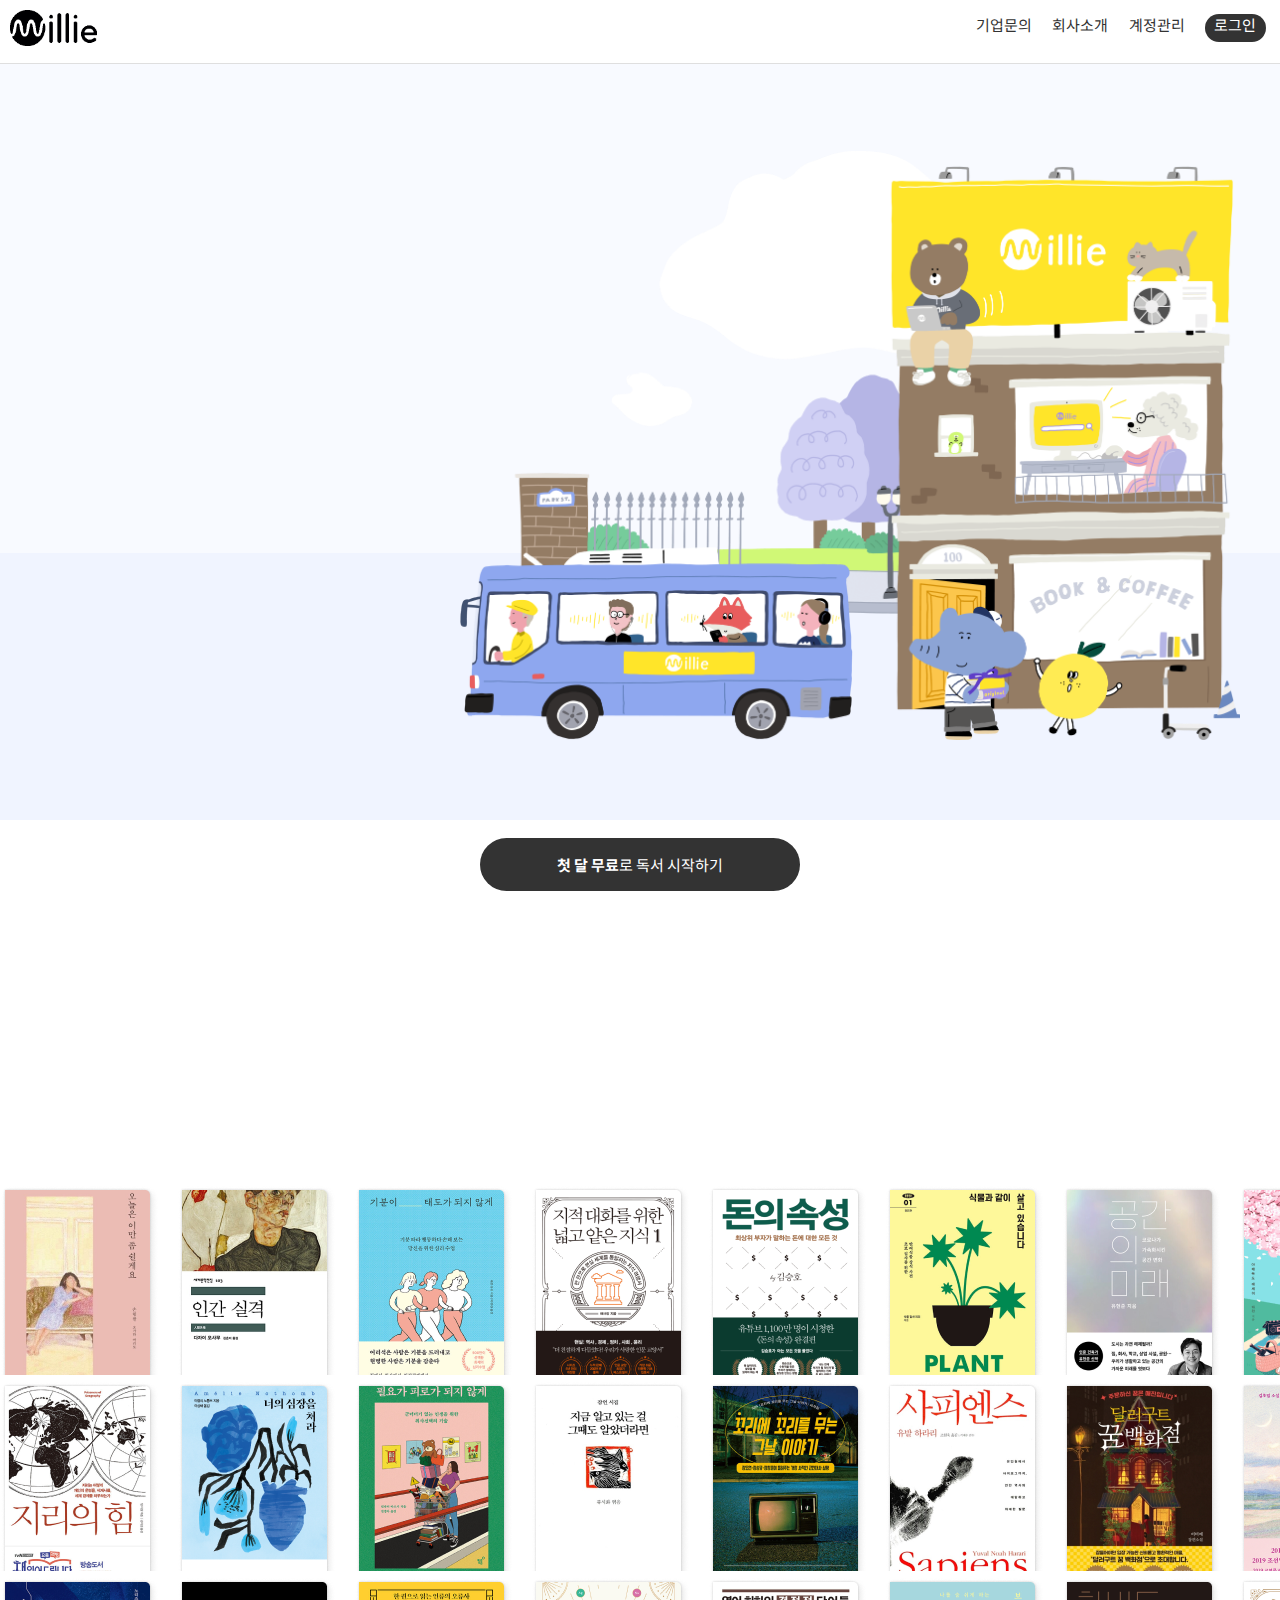
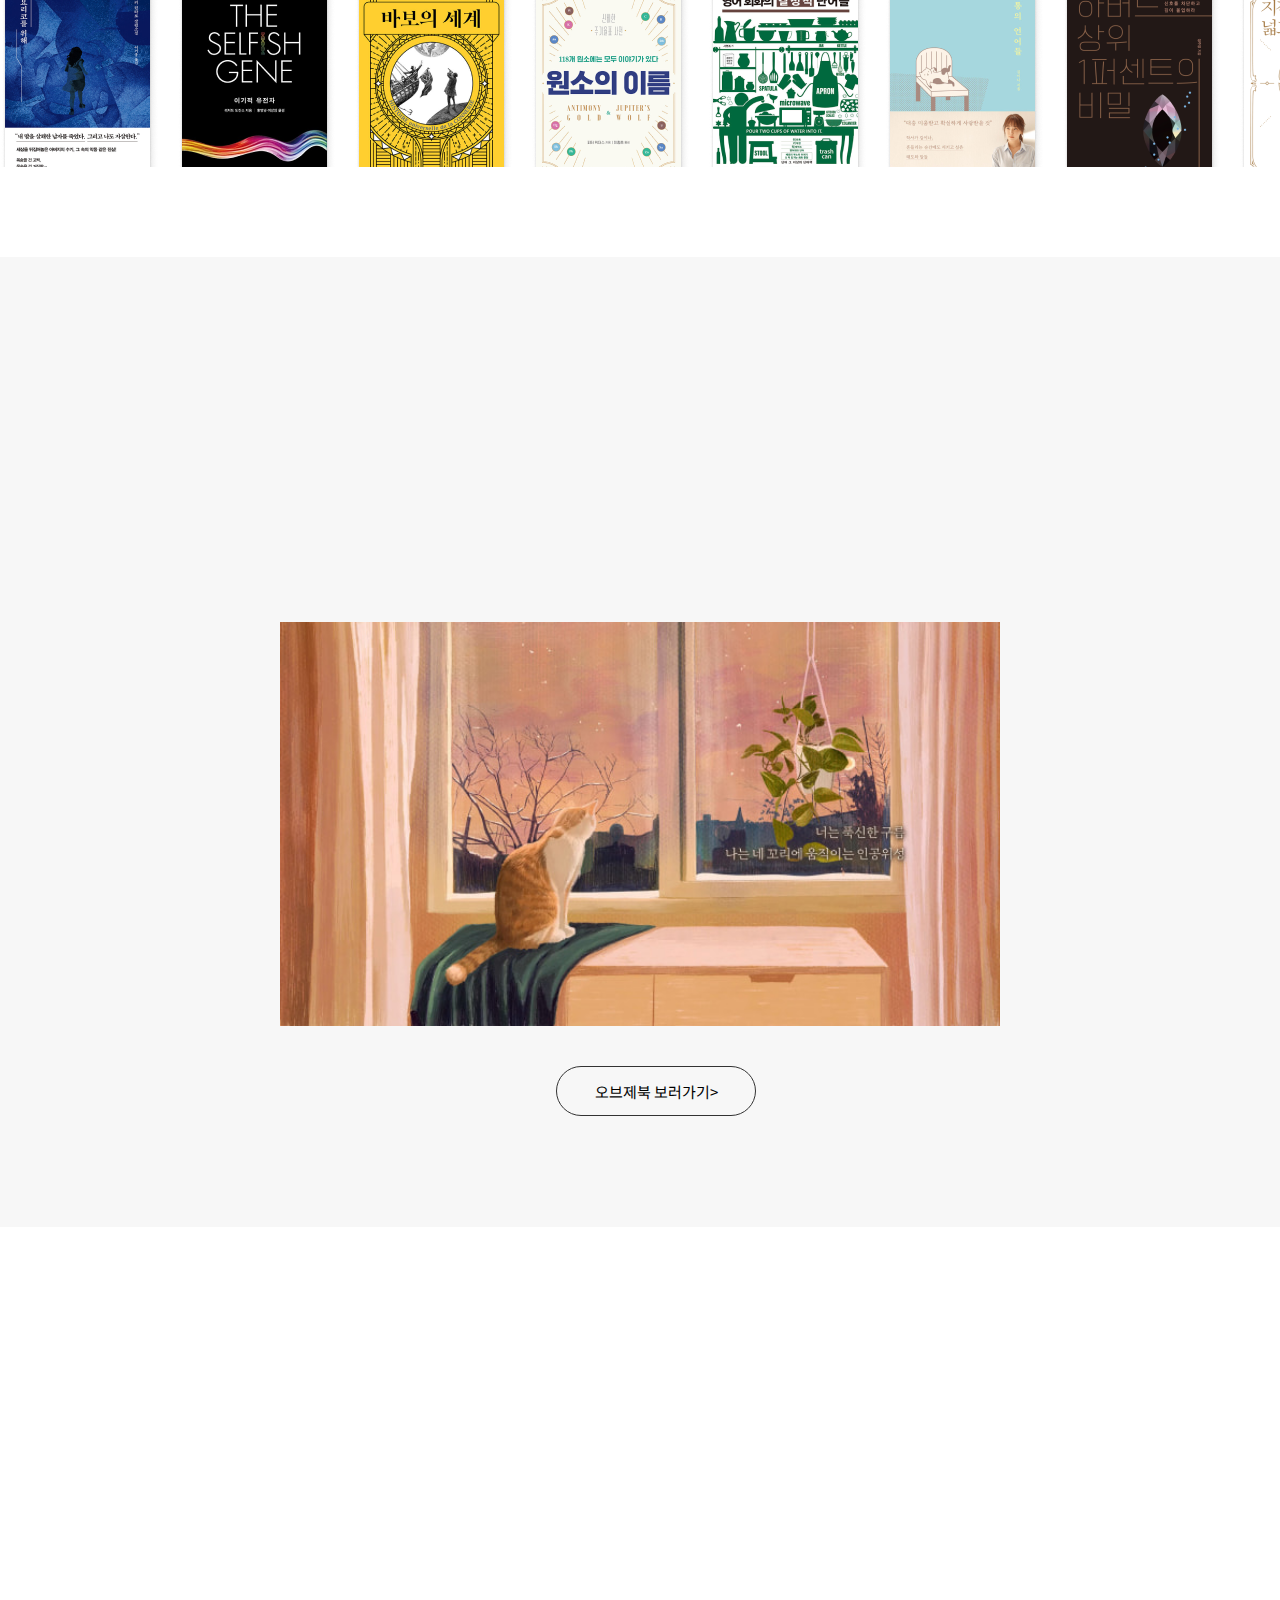
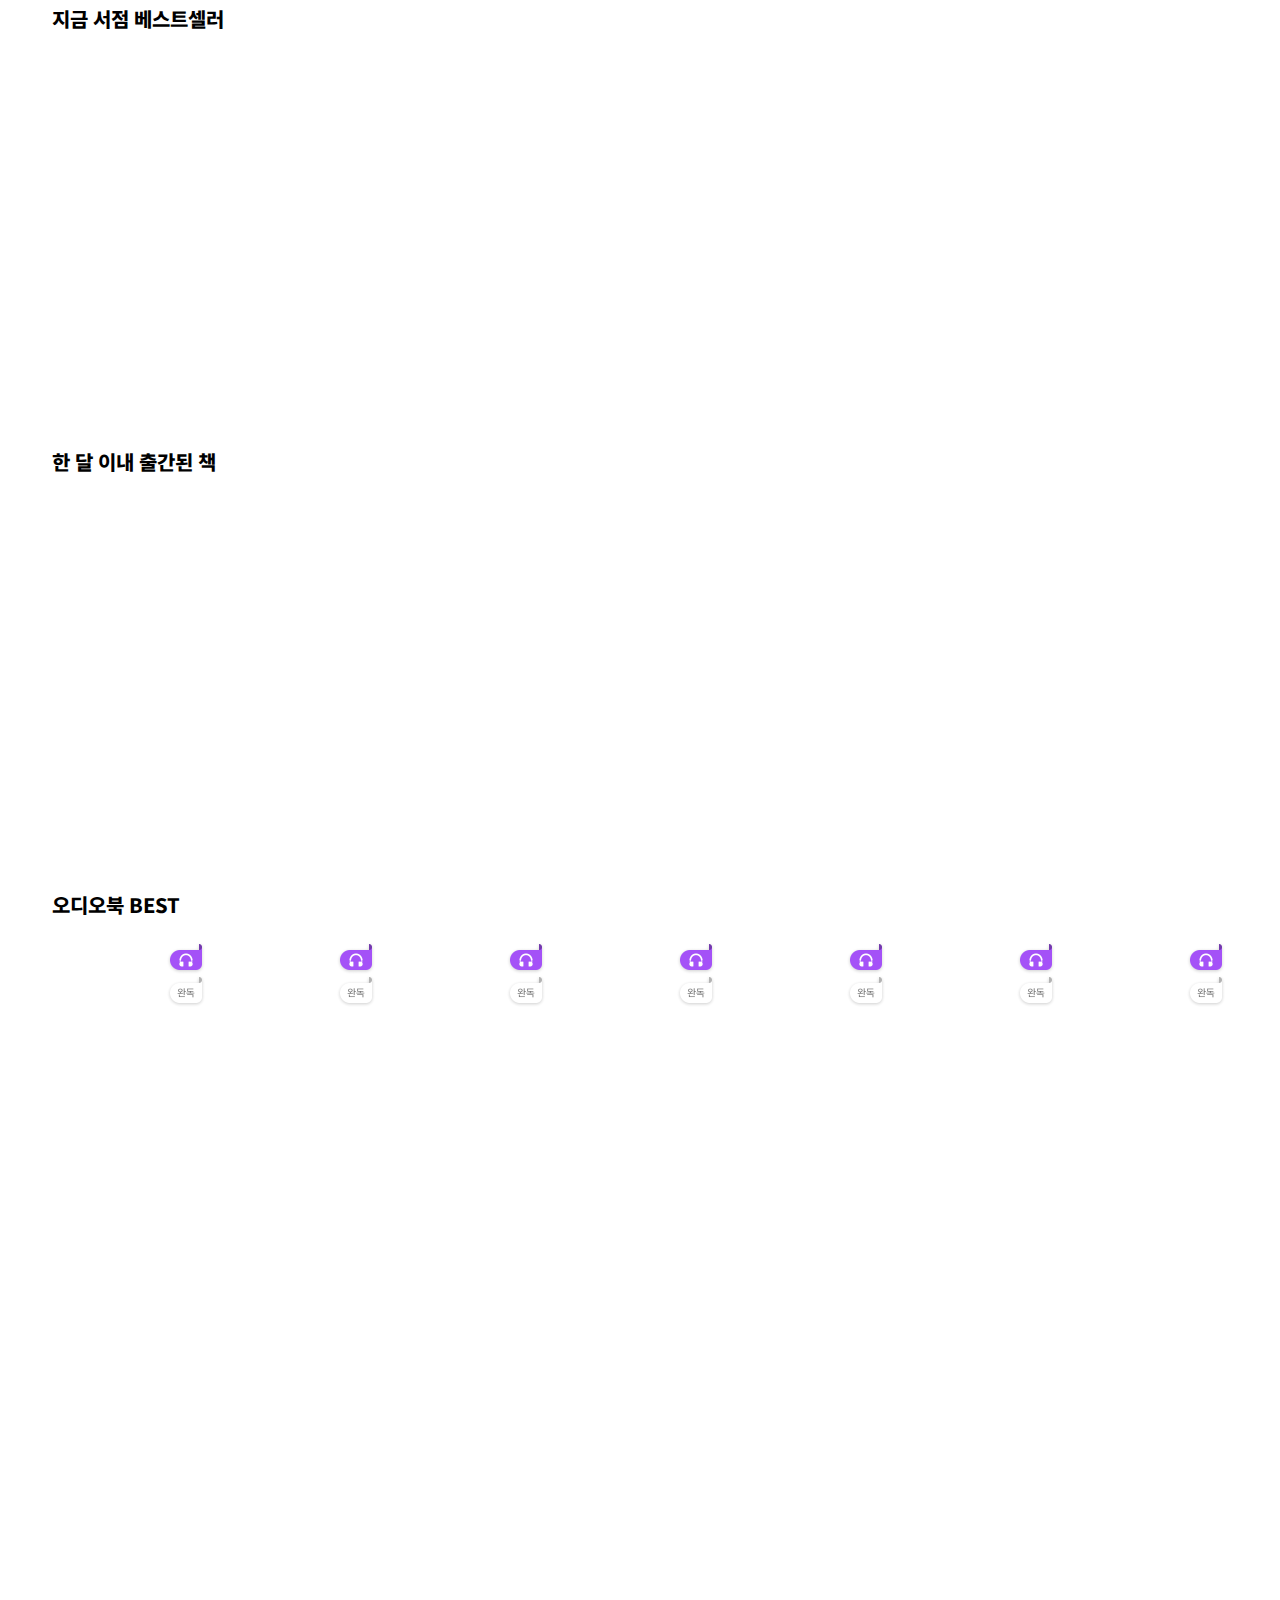
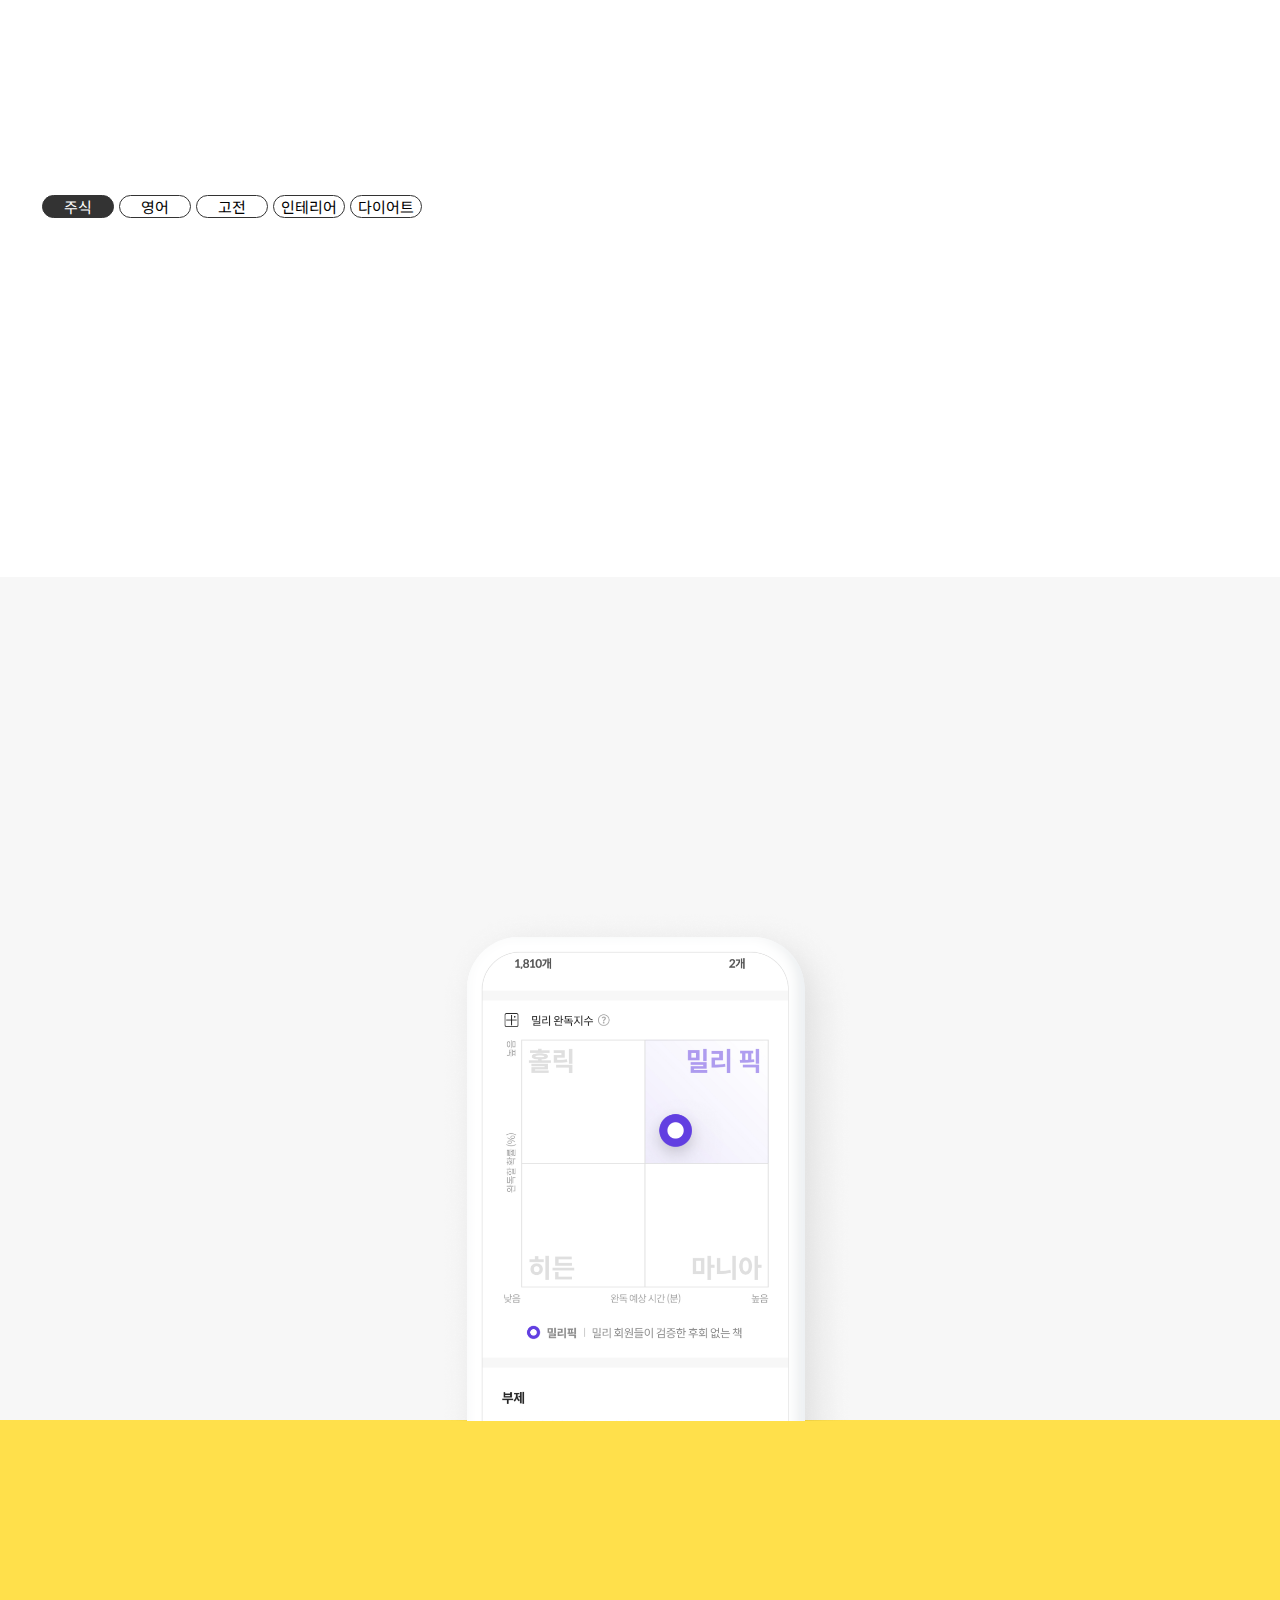
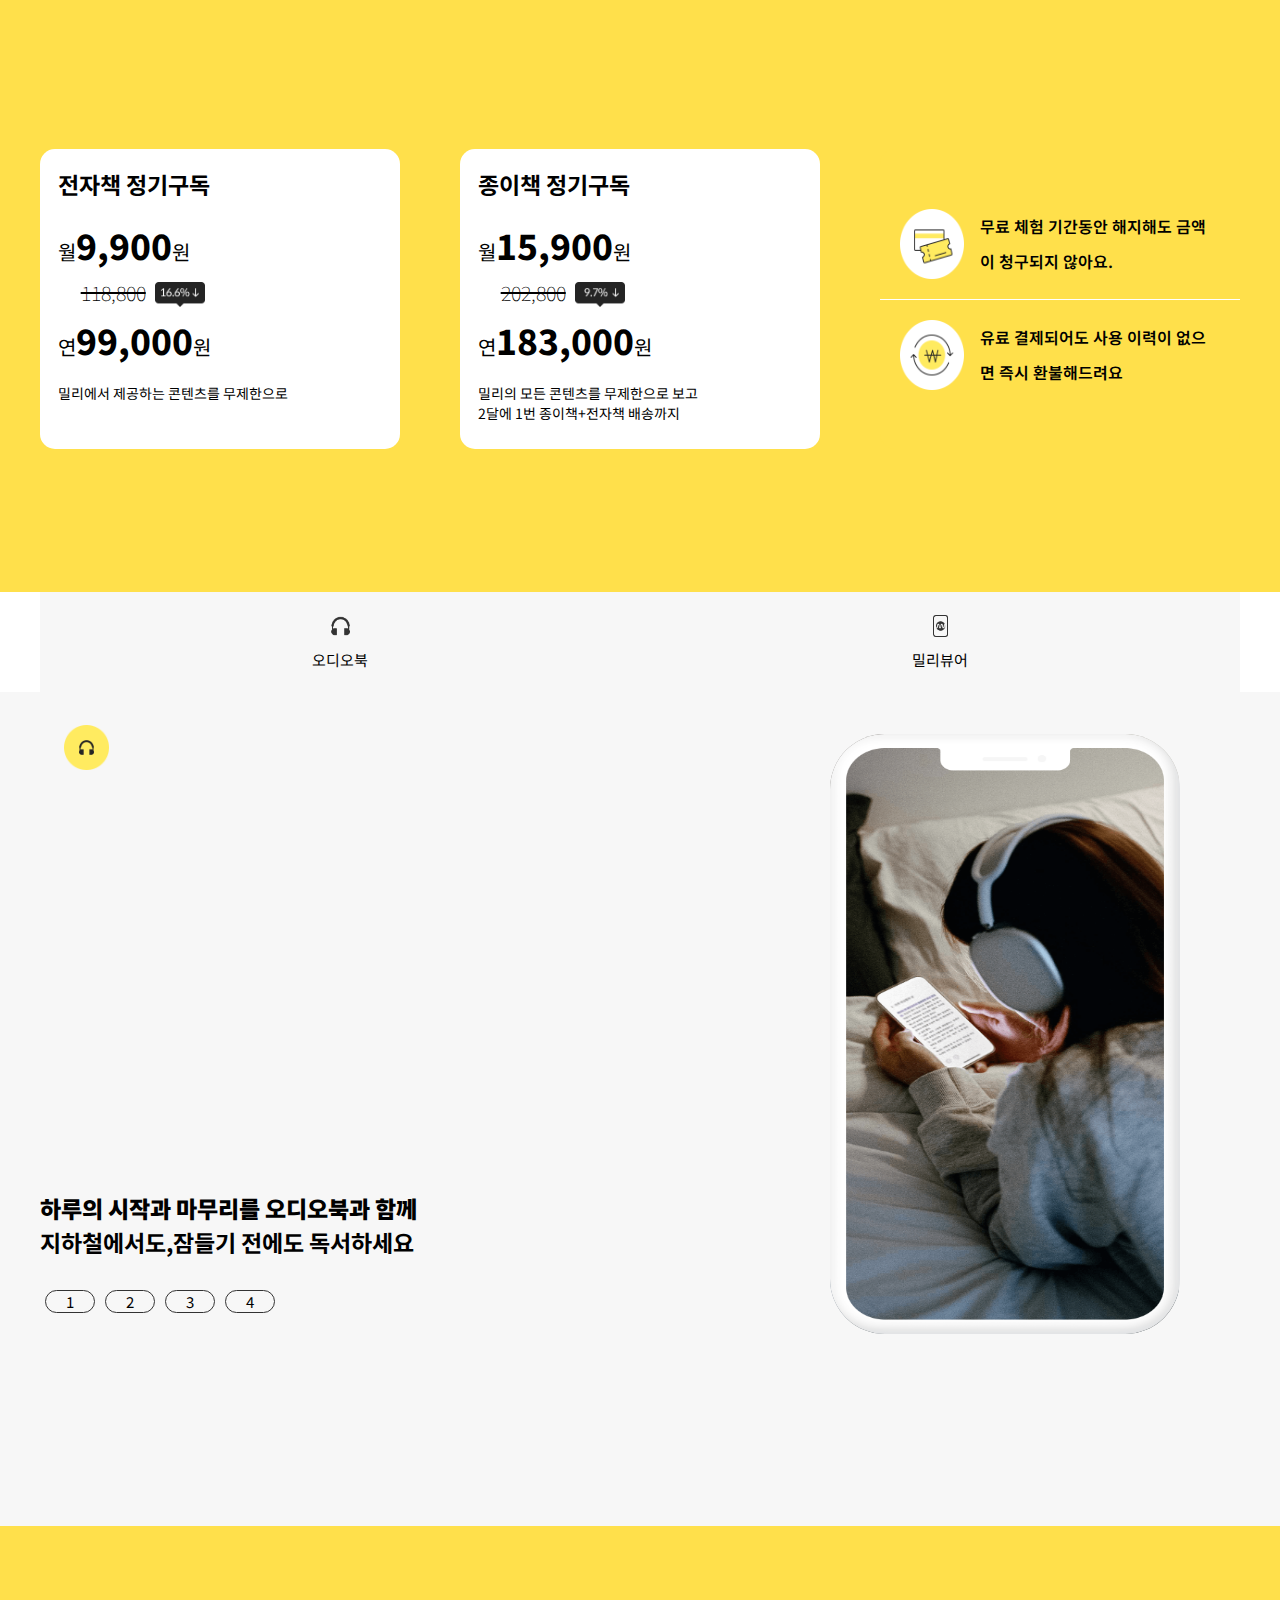
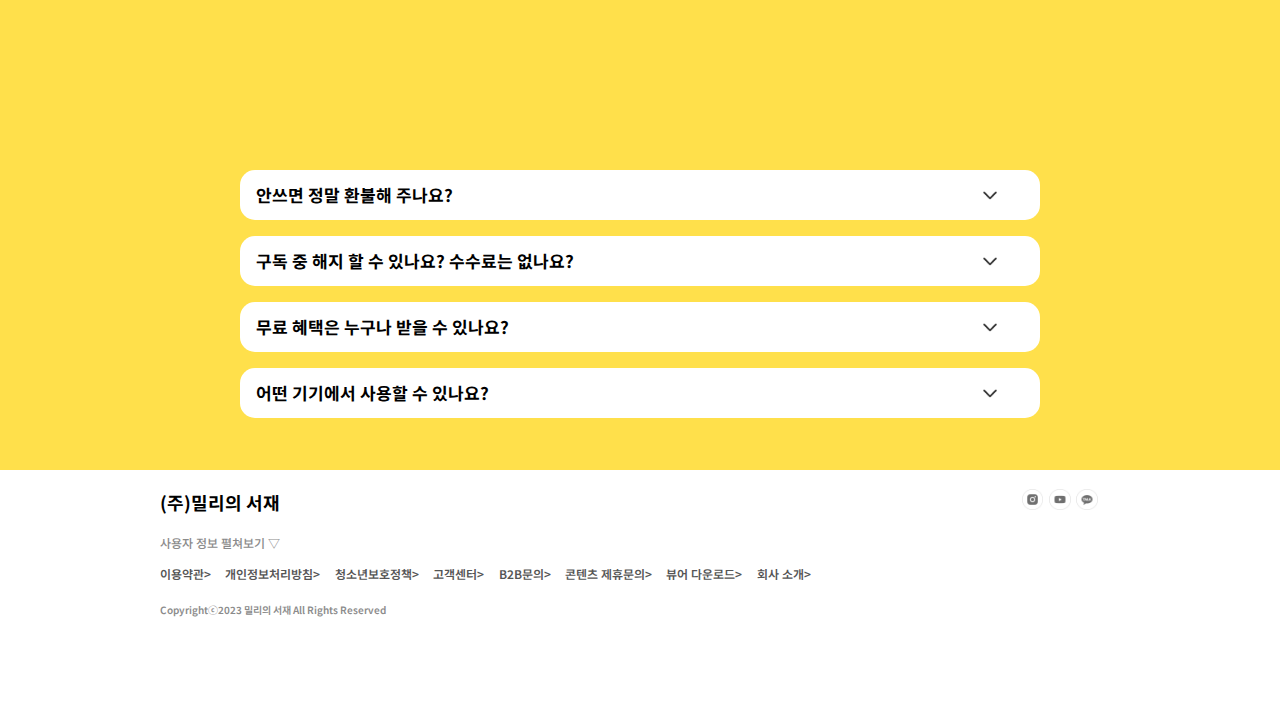
==== commit 08b29426: "2023.09.12" ====
--- a/index.html
+++ b/index.html
@@ -69,13 +69,55 @@
         </div>
         <h6>오디오북 BEST</h6>
         <div class="list" id="list_c">
-            <div class="box"></div>
-            <div class="box"></div>
-            <div class="box"></div>
-            <div class="box"></div>
-            <div class="box"></div>
-            <div class="box"></div>
-            <div class="box"></div>
+            <div class="box">
+                <div class="listbox">
+                    <img src="img/12.png" alt="icon">
+                    <img src="img/34.png" alt="icon">
+                </div>
+                
+            </div>
+            <div class="box">
+                <div class="listbox">
+                    <img src="img/12.png" alt="icon">
+                    <img src="img/34.png" alt="icon">
+                </div>
+                
+            </div>
+            <div class="box">
+                <div class="listbox">
+                    <img src="img/12.png" alt="icon">
+                    <img src="img/34.png" alt="icon">
+                </div>
+               
+            </div>
+            <div class="box">
+                <div class="listbox">
+                    <img src="img/12.png" alt="icon">
+                    <img src="img/34.png" alt="icon">
+                </div>
+                
+            </div>
+            <div class="box">
+                <div class="listbox">
+                    <img src="img/12.png" alt="icon">
+                    <img src="img/34.png" alt="icon">
+                </div>
+                
+            </div>
+            <div class="box">
+                <div class="listbox">
+                    <img src="img/12.png" alt="icon">
+                    <img src="img/34.png" alt="icon">
+                </div>
+                
+            </div>
+            <div class="box">
+                <div class="listbox">
+                    <img src="img/12.png" alt="icon">
+                    <img src="img/34.png" alt="icon">
+                </div>
+                
+            </div>
         </div>
     </div>
     <div id="m4">
@@ -205,11 +247,17 @@
     </div>
     <div id="m7">
         <div class="m7_top">
-            <div class="m7_audio">오디오북</div>
-            <div class="m7_viewer">밀리뷰어</div>
+            <div class="m7_audio">
+                <img src="img/audioicon.png" alt="m7icon">
+                <p>오디오북</p>
+            </div>
+            <div class="m7_viewer">
+                <img src="img/viewicon.png" alt="m7icon">
+                <p>밀리뷰어</p></div>
         </div>
         <div class="m7_content">
             <div class="m7_content_a">
+                <img src="img/m7icon.png" alt="icon">
                 <h2>오디오북</h2>
                 <p>세상에서 가장<br>교양있는 수면제</p>
                 <div class="m7_img">
@@ -246,7 +294,8 @@
                     <div class="m7_btn">4</div>
                 </div>
             </div>
-            <div class="m7_content_a view">
+            <div class="view">
+                <img src="img/m7icon2.png" alt="icon">
                 <h2>밀리 뷰어</h2>
                 <p>독서를 위한 가장<br>완벽한 도구</p>
                 <div class="m7_img1">
@@ -255,7 +304,7 @@
                         <li><img src="img/m7_aaa.png" alt="m72"></li>
                         <li><video src="img/m7_bbb.mp4" muted autoplay></video></li>
                         <li><video src="img/m7_ccc.mp4" muted autoplay></video></li>
-                        <li><img src="img/m7_aaa.png" alt="m72"></li>
+                        <li><img src="img/m7_dd.png" alt="m72"></li>
                     </ul>
                 </div>
                 <div class="m7_text">
@@ -288,36 +337,43 @@
     <div id="m8_wrap">
         <div class="m8">
             <h2>자주 묻는 질문</h2>
-            <div class="qna">
-                <div>안쓰면 정말 환불해 주나요?<img src="img/downicon.png" alt="down"></div>
-                <div>물론입니다. 결제 후 콘텐츠 다운로드 및 열람을 하지 않으셨다면 전액 환불해 드리고 있어요. <br>
-                    [밀리 > 관리 > 구독관리 > 결제 내역 확인]에서 직접 환불이 가능하며, <br>
-                    해결이 어려운 경우 고객센터로 문의해주세요.
-                </div>
-            </div>
-            <div class="qna">
-                <div>구독 중 해지 할 수 있나요? 수수료는 없나요?<img src="img/downicon.png" alt="down"></div>
-                <div>다음달부터 결제되지 않도록 수수료 없이 언제든지 해지하실 수 있습니다. <br>
-                    [밀리 > 관리 > 구독관리 > 자동결제 해지]메뉴를 통해 기간에 상환없이 직접 가능해요.
-                </div>
-            </div>
-            <div class="qna">
-                <div>무료 혜택은 누구나 받을 수 있나요?<img src="img/downicon.png" alt="down">
-                </div>
-                <div>네, 밀리 회원이라면 누구나 첫 정기구독 신청 시 1회 첫 달 무료 혜택이 제공됩니다. <br>
-                    단, 종이책+전자책 정기구독의 경우 첫 주 무료 혜택만 제공됩니다.<br>
-                    아직 신청하지 않으셨다면 바로 구독신청으로 혜택을 받아보세요.
-                </div>
-            </div>
-            <div class="qna">
-                <div>어떤 기기에서 사용할 수 있나요?<img src="img/downicon.png" alt="down"></div>
-                <div>아래 기기와 버전에서 밀리를 사용할 수 있습니다. <br><br>
+            <ul class="qna">
+                <li>안쓰면 정말 환불해 주나요?<img src="img/downicon.png" alt="down">
+                    <ul class="answer">
+                        <li>물론입니다. 결제 후 콘텐츠 다운로드 및 열람을 하지 않으셨다면 전액 환불해 드리고 있어요.<br>
+                        <b>[밀리 > 관리 > 구독관리 > 결제 내역 확인]</b>에서 직접 환불이 가능하며, <br>
+                        해결이 어려운 경우 고객센터로 문의해주세요.</li>
+                    </ul>
+                </li>
+
+                <li>구독 중 해지 할 수 있나요? 수수료는 없나요?<img src="img/downicon.png" alt="down">
+                    <ul class="answer">
+                        <li>다음달부터 결제되지 않도록 수수료 없이 언제든지 해지하실 수 있습니다. <br>
+                        <b>[밀리 > 관리 > 구독관리 > 자동결제 해지]</b>메뉴를 통해 기간에 상환없이 직접 가능해요.
+                        </li>
+                    </ul>
+                </li>
+
+                <li>무료 혜택은 누구나 받을 수 있나요?<img src="img/downicon.png" alt="down">
+                    <ul class="answer">
+                        <li>네, 밀리 회원이라면 누구나 첫 정기구독 신청 시 1회 첫 달 무료 혜택이 제공됩니다. <br>
+                        단, 종이책+전자책 정기구독의 경우 첫 주 무료 혜택만 제공됩니다.<br>
+                        아직 신청하지 않으셨다면 바로 구독신청으로 혜택을 받아보세요.
+                        </li>
+                    </ul>
+                </li>
+
+                <li>어떤 기기에서 사용할 수 있나요?<img src="img/downicon.png" alt="down">
+                    <ul class="answer">
+                    <li>아래 기기와 버전에서 밀리를 사용할 수 있습니다. <br><br>
                     - 휴대폰 / 태블릿 : iOS13, Android 6 이상 지원 <br>
                     - PC : Mac Yosemite, Window 10 이상 지원 <br>
                     - E ink : Android 4.4 이상 지원 <br>
                     (크레마 그랑데, 크레마 카르타G, 이노스페이스원 공식 판매 기기, 교보 Sam 7.8등)
-                </div>
-            </div>
+                    </li>
+                    </ul>
+                </li>
+            </ul>
         </div>
     </div>
     <footer>
--- a/css/main.css
+++ b/css/main.css
@@ -174,7 +174,7 @@
   padding-top: 8%;
   margin: 0 2% 2%;
   transform: translateY(-80px);
-  transition: all 3s;
+  transition: all 1.5s;
   opacity: 0;
 }
 #m1 p {
@@ -183,7 +183,7 @@
   color: #555;
   margin: 2%;
   transform: translateY(-80px);
-  transition: all 3s;
+  transition: all 1.5s;
   opacity: 0;
   padding-top: 1%;
   padding-bottom: 1%;
@@ -244,7 +244,7 @@
   padding-top: 8%;
   margin: 0 2% 2%;
   transform: translateY(-80px);
-  transition: all 3s;
+  transition: all 1.5s;
   opacity: 0;
 }
 #m2 .m2wrap p {
@@ -253,7 +253,7 @@
   color: #555;
   margin: 2%;
   transform: translateY(-80px);
-  transition: all 3s;
+  transition: all 1.5s;
   opacity: 0;
 }
 #m2 .m2wrap img {
@@ -288,7 +288,7 @@
   padding-top: 8%;
   margin: 0 2% 2%;
   transform: translateY(-80px);
-  transition: all 3s;
+  transition: all 1.5s;
   opacity: 0;
 }
 #m3 p {
@@ -297,17 +297,19 @@
   color: #555;
   margin: 2%;
   transform: translateY(-80px);
-  transition: all 3s;
+  transition: all 1.5s;
   opacity: 0;
 }
 #m3 h6 {
-  font-size: 18px;
+  font-size: 20px;
+  font-weight: 800;
   text-align: left;
-  padding: 2%;
+  padding: 1%;
   margin: 5% 0 0;
 }
 #m3 .list {
   height: 330px;
+  text-align: left;
 }
 #m3 .list .box {
   height: 300px;
@@ -320,15 +322,35 @@
 }
 #m3 .list .box h6 {
   font-size: 15px;
+  font-weight: 500;
   color: #666;
-  text-align: center;
-}
-#m3 .list .box p {
+}
+#m3 .list .box h5 {
   font-size: 13px;
+  font-weight: 500;
 }
 #m3 .list .box img {
   width: 100%;
   height: auto;
+}
+#m3 #list_c .box {
+  position: relative;
+}
+#m3 #list_c .box img:nth-of-type(2) {
+  width: 40px;
+  margin-top: 5%;
+}
+#m3 #list_c .box .listbox img:nth-of-type(1) {
+  width: 40px;
+  position: absolute;
+  top: 0;
+  right: -6px;
+}
+#m3 #list_c .box .listbox img:nth-of-type(2) {
+  width: 40px;
+  position: absolute;
+  top: 25px;
+  right: -6px;
 }
 
 #m4 {
@@ -345,7 +367,7 @@
   padding-top: 8%;
   margin: 0 2% 2%;
   transform: translateY(-80px);
-  transition: all 3s;
+  transition: all 1.5s;
   opacity: 0;
 }
 #m4 p {
@@ -354,7 +376,7 @@
   color: #555;
   margin: 2%;
   transform: translateY(-80px);
-  transition: all 3s;
+  transition: all 1.5s;
   opacity: 0;
 }
 #m4 ul {
@@ -368,9 +390,11 @@
   border-radius: 15px;
   width: 6%;
   margin: 0.2%;
-}
-#m4 ul:hover {
   cursor: pointer;
+}
+#m4 ul li:first-child {
+  background-color: #333;
+  color: #fff;
 }
 #m4 .recommend {
   float: left;
@@ -382,7 +406,7 @@
   width: 150px;
   float: left;
   margin: 0 0.7%;
-  background-color: yellow;
+  text-align: left;
 }
 #m4 .recommend .box img {
   width: 100%;
@@ -397,10 +421,12 @@
 #m4 .recommend .box h6 {
   color: #8b8b8b;
   font-size: 14px;
+  font-weight: 500;
 }
 #m4 .recommend .box h5 {
   color: #666;
   font-size: 14px;
+  font-weight: 500;
 }
 #m4 .recommend:not(:nth-of-type(1)) {
   display: none;
@@ -424,7 +450,7 @@
   padding-top: 8%;
   margin: 0 2% 2%;
   transform: translateY(-80px);
-  transition: all 3s;
+  transition: all 1.5s;
   opacity: 0;
 }
 #m5_wrap .m5 p {
@@ -433,7 +459,7 @@
   color: #555;
   margin: 2%;
   transform: translateY(-80px);
-  transition: all 3s;
+  transition: all 1.5s;
   opacity: 0;
 }
 #m5_wrap .m5 .card {
@@ -450,24 +476,36 @@
   position: absolute;
   left: 10%;
   top: 55%;
+  transform: translateY(50px);
+  transition: all 3s;
+  opacity: 0;
 }
 #m5_wrap .m5 .card img:nth-of-type(3) {
   width: 15%;
   position: absolute;
   left: 15%;
   top: 10%;
+  transform: translateY(-50px);
+  transition: all 3s;
+  opacity: 0;
 }
 #m5_wrap .m5 .card img:nth-of-type(4) {
   width: 15%;
   position: absolute;
   right: 15%;
   top: 10%;
+  transform: translateY(-50px);
+  transition: all 3s;
+  opacity: 0;
 }
 #m5_wrap .m5 .card img:nth-of-type(5) {
   width: 15%;
   position: absolute;
   right: 10%;
   top: 55%;
+  transform: translateY(50px);
+  transition: all 3s;
+  opacity: 0;
 }
 
 #m6_wrap {
@@ -489,7 +527,7 @@
   padding-top: 8%;
   margin: 0 2% 2%;
   transform: translateY(-80px);
-  transition: all 3s;
+  transition: all 1.5s;
   opacity: 0;
 }
 #m6_wrap .m6 p {
@@ -498,7 +536,7 @@
   color: #555;
   margin: 2%;
   transform: translateY(-80px);
-  transition: all 3s;
+  transition: all 1.5s;
   opacity: 0;
 }
 #m6_wrap .m6 .m6_subwrap {
@@ -557,12 +595,12 @@
   display: flex;
   flex-flow: column nowrap;
   justify-content: center;
-  align-items: space-between;
 }
 #m6_wrap .m6 .m6_subwrap .m63 .m6_icon {
   display: flex;
   flex-flow: row nowrap;
   justify-content: space-between;
+  padding: 20px;
 }
 #m6_wrap .m6 .m6_subwrap .m63 .m6_icon img {
   width: 20%;
@@ -594,6 +632,17 @@
   justify-content: space-around;
   align-items: center;
   background: #f7f7f7;
+  cursor: pointer;
+}
+#m7 .m7_top .m7_audio, #m7 .m7_top .m7_viewer {
+  width: 100%;
+  height: 100%;
+  text-align: center;
+}
+#m7 .m7_top .m7_audio img, #m7 .m7_top .m7_viewer img {
+  width: 28px;
+  height: auto;
+  margin: 20px 0 5px;
 }
 #m7 .m7_content {
   background-color: #f7f7f7;
@@ -601,15 +650,19 @@
 }
 #m7 .m7_content .view {
   display: none;
-}
-#m7 .m7_content .m7_content_a {
   margin: 0 auto;
   text-align: center;
   width: 1200px;
   position: relative;
   height: 834px;
 }
-#m7 .m7_content .m7_content_a h2 {
+#m7 .m7_content .view > img {
+  position: absolute;
+  top: 4%;
+  left: 2%;
+  width: 45px;
+}
+#m7 .m7_content .view h2 {
   font-size: 49px;
   font-weight: 700;
   color: #242424;
@@ -617,20 +670,20 @@
   padding-top: 8%;
   margin: 0 2% 2%;
   transform: translateY(-80px);
-  transition: all 3s;
+  transition: all 1.5s;
   opacity: 0;
   font-size: 50px;
   position: absolute;
   top: 0;
   left: 0;
 }
-#m7 .m7_content .m7_content_a p {
+#m7 .m7_content .view p {
   font-size: 20px;
   font-weight: 600;
   color: #555;
   margin: 2%;
   transform: translateY(-80px);
-  transition: all 3s;
+  transition: all 1.5s;
   opacity: 0;
   font-size: 25px;
   text-align: left;
@@ -638,19 +691,19 @@
   top: 20%;
   left: 0;
 }
-#m7 .m7_content .m7_content_a .m7_text {
+#m7 .m7_content .view .m7_text {
   position: absolute;
   bottom: 32%;
   left: 0;
 }
-#m7 .m7_content .m7_content_a .m7_text .m7_text1 > h5, #m7 .m7_content .m7_content_a .m7_text b {
+#m7 .m7_content .view .m7_text .m7_text1 > h5, #m7 .m7_content .view .m7_text b {
   font-size: 23px;
   text-align: left;
 }
-#m7 .m7_content .m7_content_a .m7_text .m7_text1:not(:first-child) {
+#m7 .m7_content .view .m7_text .m7_text1:not(:first-child) {
   display: none;
 }
-#m7 .m7_content .m7_content_a .m7_button {
+#m7 .m7_content .view .m7_button {
   position: absolute;
   bottom: 25%;
   left: 0;
@@ -659,13 +712,14 @@
   align-items: center;
   width: 20%;
 }
-#m7 .m7_content .m7_content_a .m7_btn {
+#m7 .m7_content .view .m7_btn {
   border: 0.5px solid #333;
   border-radius: 30px;
   width: 100%;
   margin: 2%;
-}
-#m7 .m7_content .m7_content_a .m7_img {
+  cursor: pointer;
+}
+#m7 .m7_content .view .m7_img1 {
   position: absolute;
   top: 5%;
   right: 5%;
@@ -674,22 +728,120 @@
   border-radius: 55px;
   overflow: hidden;
 }
-#m7 .m7_content .m7_content_a .m7_img > img {
+#m7 .m7_content .view .m7_img1 > img {
   width: 100%;
   height: 100%;
   position: absolute;
   top: 0;
   left: 0;
 }
-#m7 .m7_content .m7_content_a .m7_img .m7inner {
+#m7 .m7_content .view .m7_img1 .m7inner1 {
   width: 1400px;
 }
-#m7 .m7_content .m7_content_a .m7_img .m7inner li {
+#m7 .m7_content .view .m7_img1 .m7inner1 li {
   width: 349px;
   height: 600px;
   float: left;
 }
-#m7 .m7_content .m7_content_a .m7_img .m7inner li img, #m7 .m7_content .m7_content_a .m7_img .m7inner li video {
+#m7 .m7_content .view .m7_img1 .m7inner1 li img, #m7 .m7_content .view .m7_img1 .m7inner1 li video {
+  width: 100%;
+  height: 100%;
+}
+#m7 .m7_content_a {
+  margin: 0 auto;
+  text-align: center;
+  width: 1200px;
+  position: relative;
+  height: 834px;
+}
+#m7 .m7_content_a > img {
+  position: absolute;
+  top: 4%;
+  left: 2%;
+  width: 45px;
+}
+#m7 .m7_content_a h2 {
+  font-size: 49px;
+  font-weight: 700;
+  color: #242424;
+  line-height: 130%;
+  padding-top: 8%;
+  margin: 0 2% 2%;
+  transform: translateY(-80px);
+  transition: all 1.5s;
+  opacity: 0;
+  font-size: 50px;
+  position: absolute;
+  top: 0;
+  left: 0;
+}
+#m7 .m7_content_a p {
+  font-size: 20px;
+  font-weight: 600;
+  color: #555;
+  margin: 2%;
+  transform: translateY(-80px);
+  transition: all 1.5s;
+  opacity: 0;
+  font-size: 25px;
+  text-align: left;
+  position: absolute;
+  top: 20%;
+  left: 0;
+}
+#m7 .m7_content_a .m7_text {
+  position: absolute;
+  bottom: 32%;
+  left: 0;
+}
+#m7 .m7_content_a .m7_text .m7_text1 > h5, #m7 .m7_content_a .m7_text b {
+  font-size: 23px;
+  text-align: left;
+}
+#m7 .m7_content_a .m7_text .m7_text1:not(:first-child) {
+  display: none;
+}
+#m7 .m7_content_a .m7_button {
+  position: absolute;
+  bottom: 25%;
+  left: 0;
+  display: flex;
+  justify-content: space-between;
+  align-items: center;
+  width: 20%;
+}
+#m7 .m7_content_a .m7_btn {
+  border: 0.5px solid #333;
+  border-radius: 30px;
+  width: 100%;
+  margin: 2%;
+  cursor: pointer;
+}
+#m7 .m7_content_a .m7_img {
+  position: absolute;
+  top: 5%;
+  right: 5%;
+  width: 350px;
+  height: 600px;
+  border-radius: 55px;
+  overflow: hidden;
+}
+#m7 .m7_content_a .m7_img > img {
+  width: 100%;
+  height: 100%;
+  position: absolute;
+  top: 0;
+  left: 0;
+}
+#m7 .m7_content_a .m7_img .m7inner {
+  width: 1400px;
+}
+#m7 .m7_content_a .m7_img .m7inner li {
+  width: 349px;
+  height: 600px;
+  float: left;
+}
+#m7 .m7_content_a .m7_img .m7inner li img, #m7 .m7_content_a .m7_img .m7inner li video {
   width: 100%;
   height: 100%;
 }
@@ -698,7 +850,6 @@
   width: 100%;
   background-color: #f7f7f7;
   background: #ffe04b;
-  height: 567px;
 }
 #m8_wrap .m8 {
   margin: 0 auto;
@@ -713,37 +864,42 @@
   padding-top: 8%;
   margin: 0 2% 2%;
   transform: translateY(-80px);
-  transition: all 3s;
+  transition: all 1.5s;
   opacity: 0;
   padding-bottom: 5%;
 }
 #m8_wrap .m8 .qna {
-  width: 75%;
-  height: 50px;
+  width: 800px;
+  margin: 0 auto;
+  padding-bottom: 3%;
+}
+#m8_wrap .m8 .qna > li {
+  line-height: 50px;
+  text-align: left;
+  padding: 0 2%;
   background-color: #fff;
-  border-radius: 20px;
-  margin: 15px auto;
-  text-align: left;
-}
-#m8_wrap .m8 .qna div:nth-of-type(1) {
-  width: 100%;
-  margin: 0 auto;
-  font-size: 20px;
+  margin: 2% 0;
+  border-radius: 15px;
+  font-size: 17px;
+  font-weight: 700;
   position: relative;
-  top: 0;
-  left: 30px;
-  font-weight: 700;
-}
-#m8_wrap .m8 .qna div:nth-of-type(1) img {
-  position: absolute;
-  right: 50px;
-  width: 30px;
-  cursor: pointer;
-}
-#m8_wrap .m8 .qna div:nth-of-type(2) {
-  width: 100%;
-  height: 100px;
-  font-size: 16px;
-  border-top: 1px solid #333;
-  background-color: #fff;
+}
+#m8_wrap .m8 .qna > li img {
+  width: 20px;
+  position: absolute;
+  top: 15px;
+  right: 5%;
+}
+#m8_wrap .m8 .qna > li .toggleclass {
+  transform: rotate(180deg);
+}
+#m8_wrap .m8 .qna > li .answer {
+  width: 100%;
+  display: none;
+  border-top: 0.5px solid #444;
+}
+#m8_wrap .m8 .qna > li .answer li {
+  font-size: 15px;
+  line-height: 30px;
+  font-weight: 500;
 }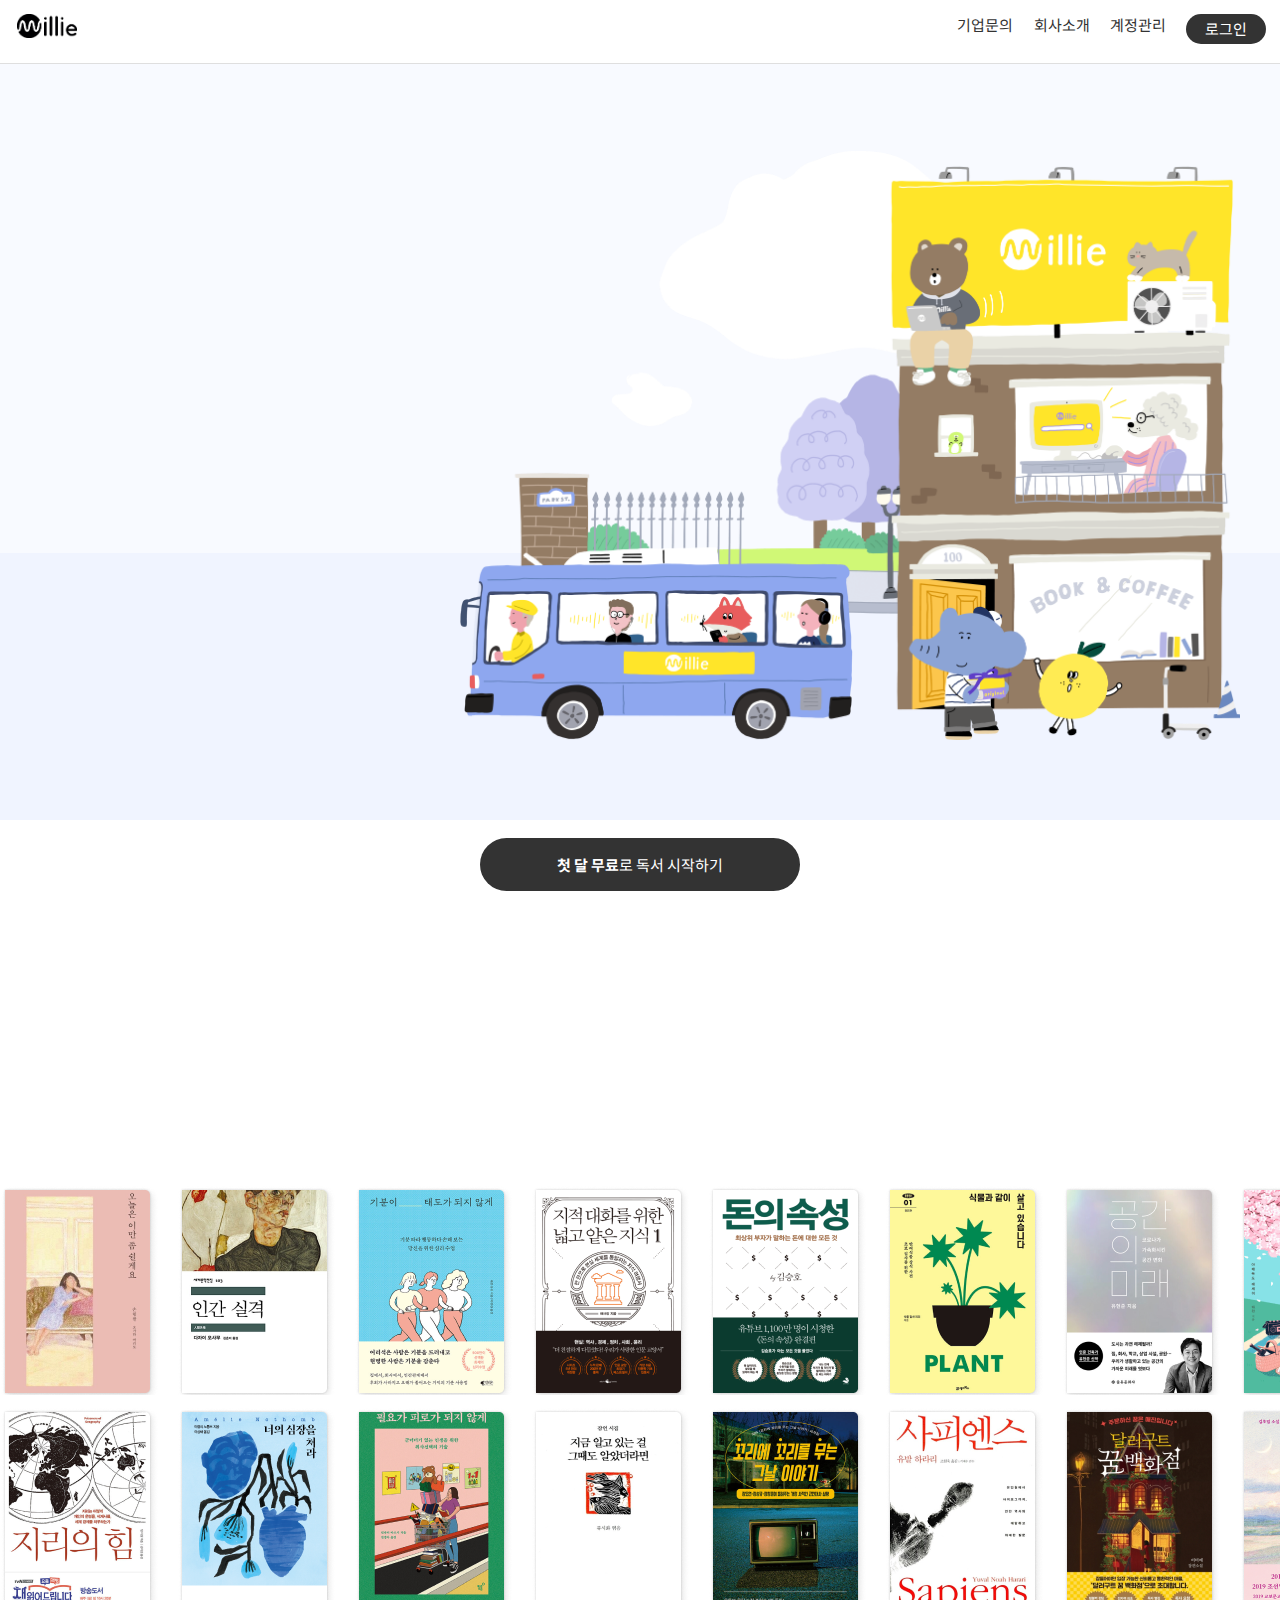
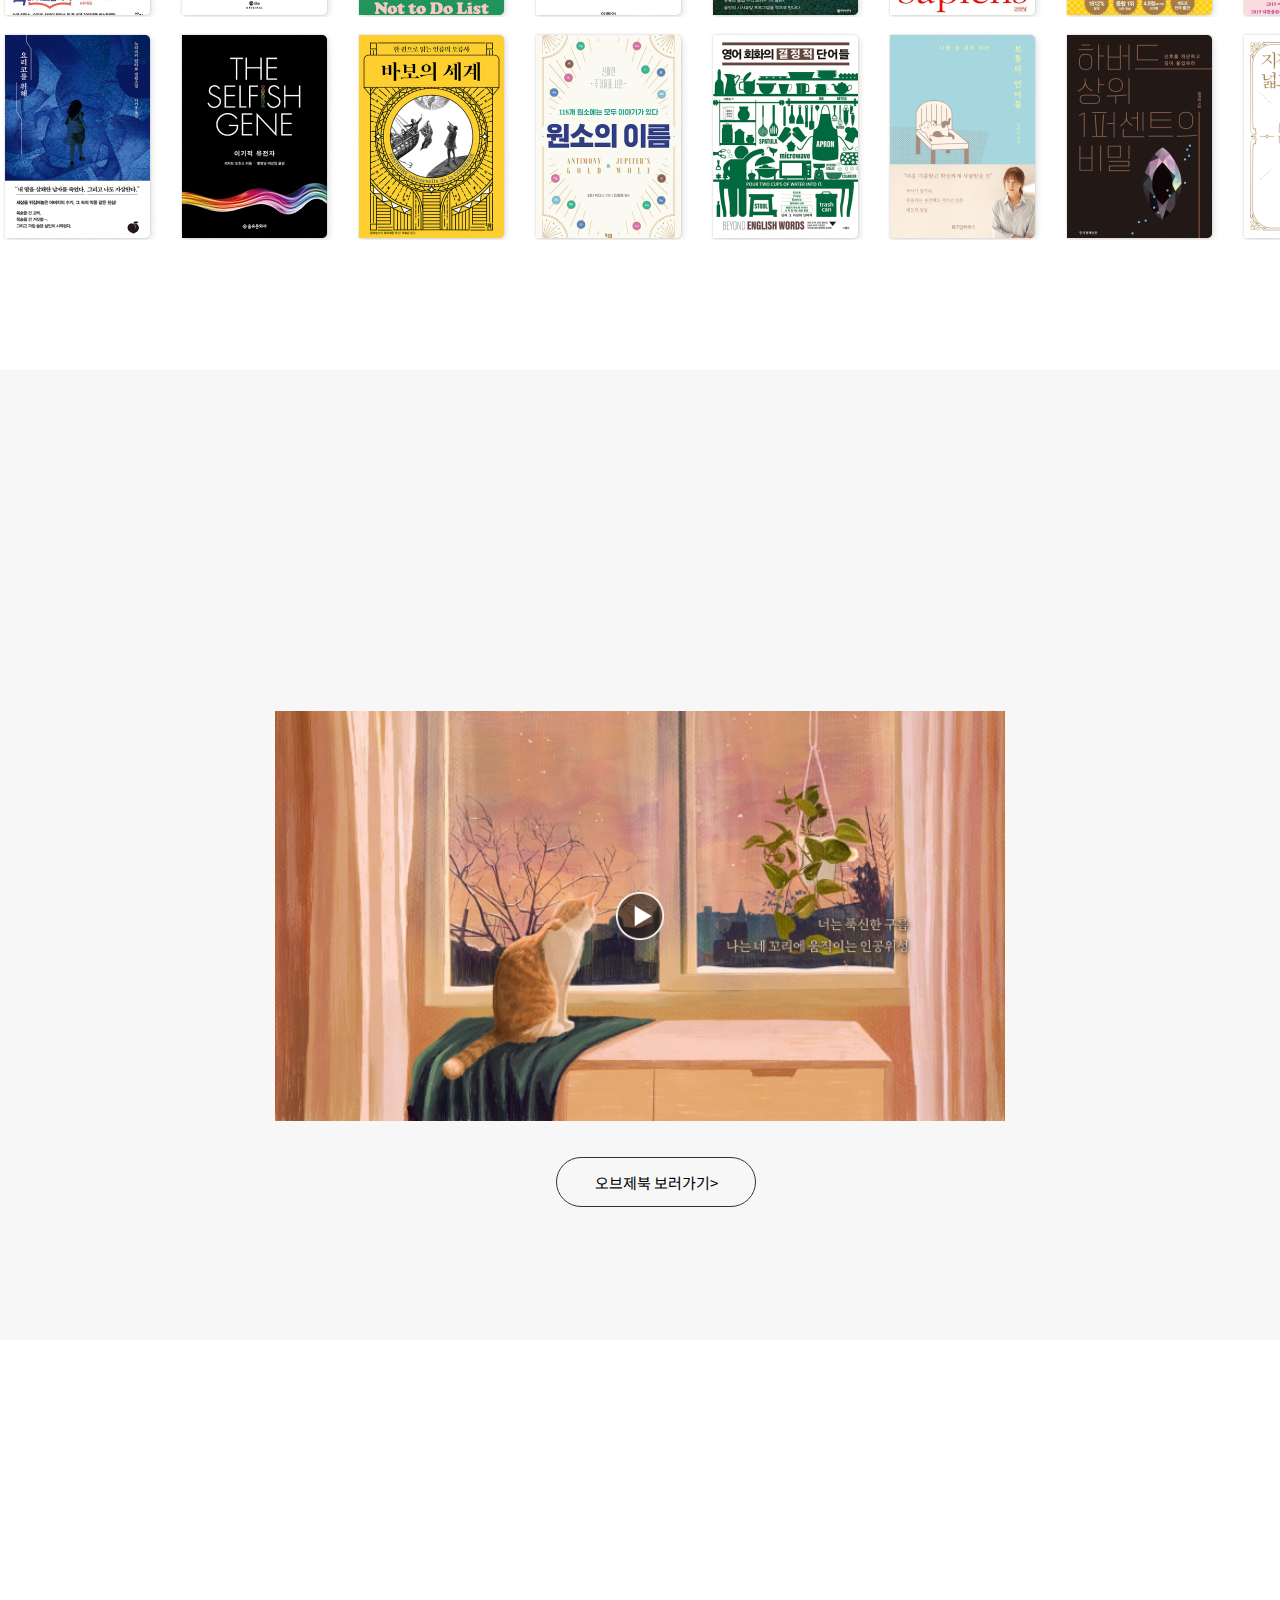
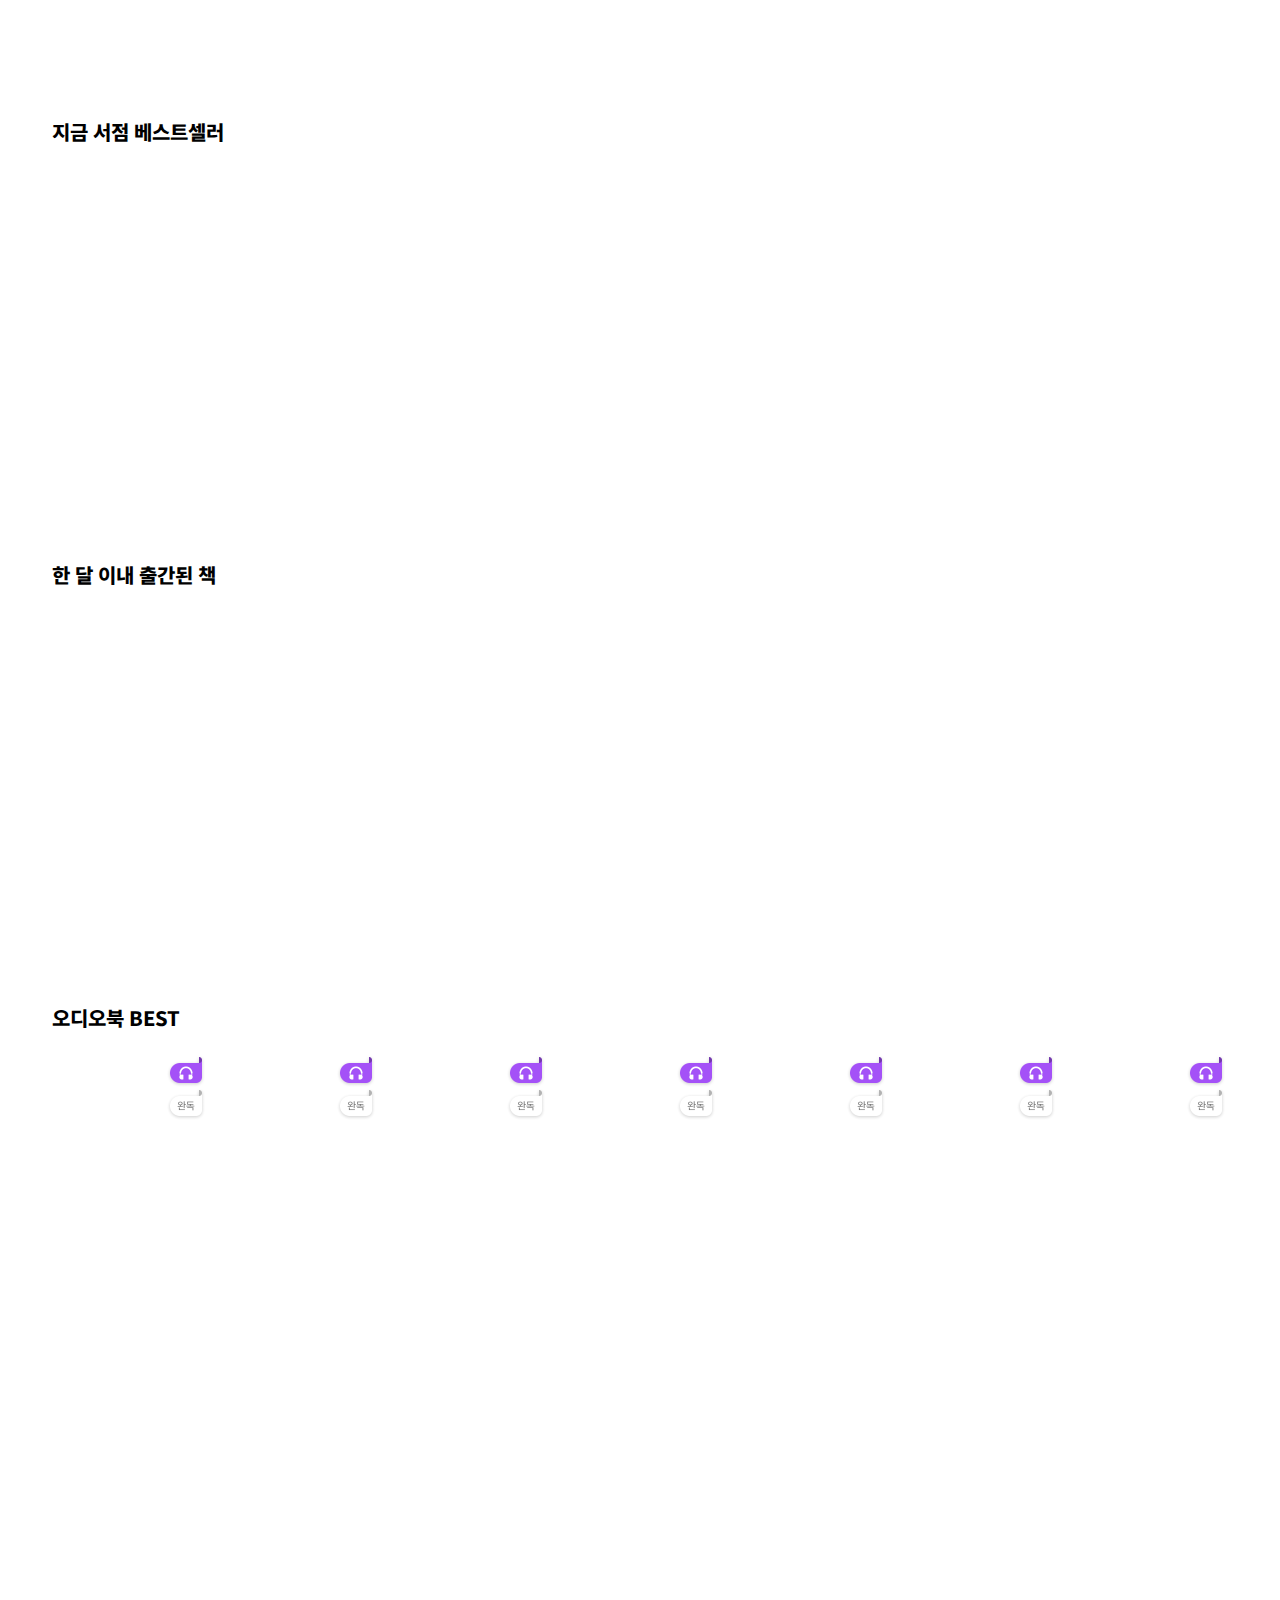
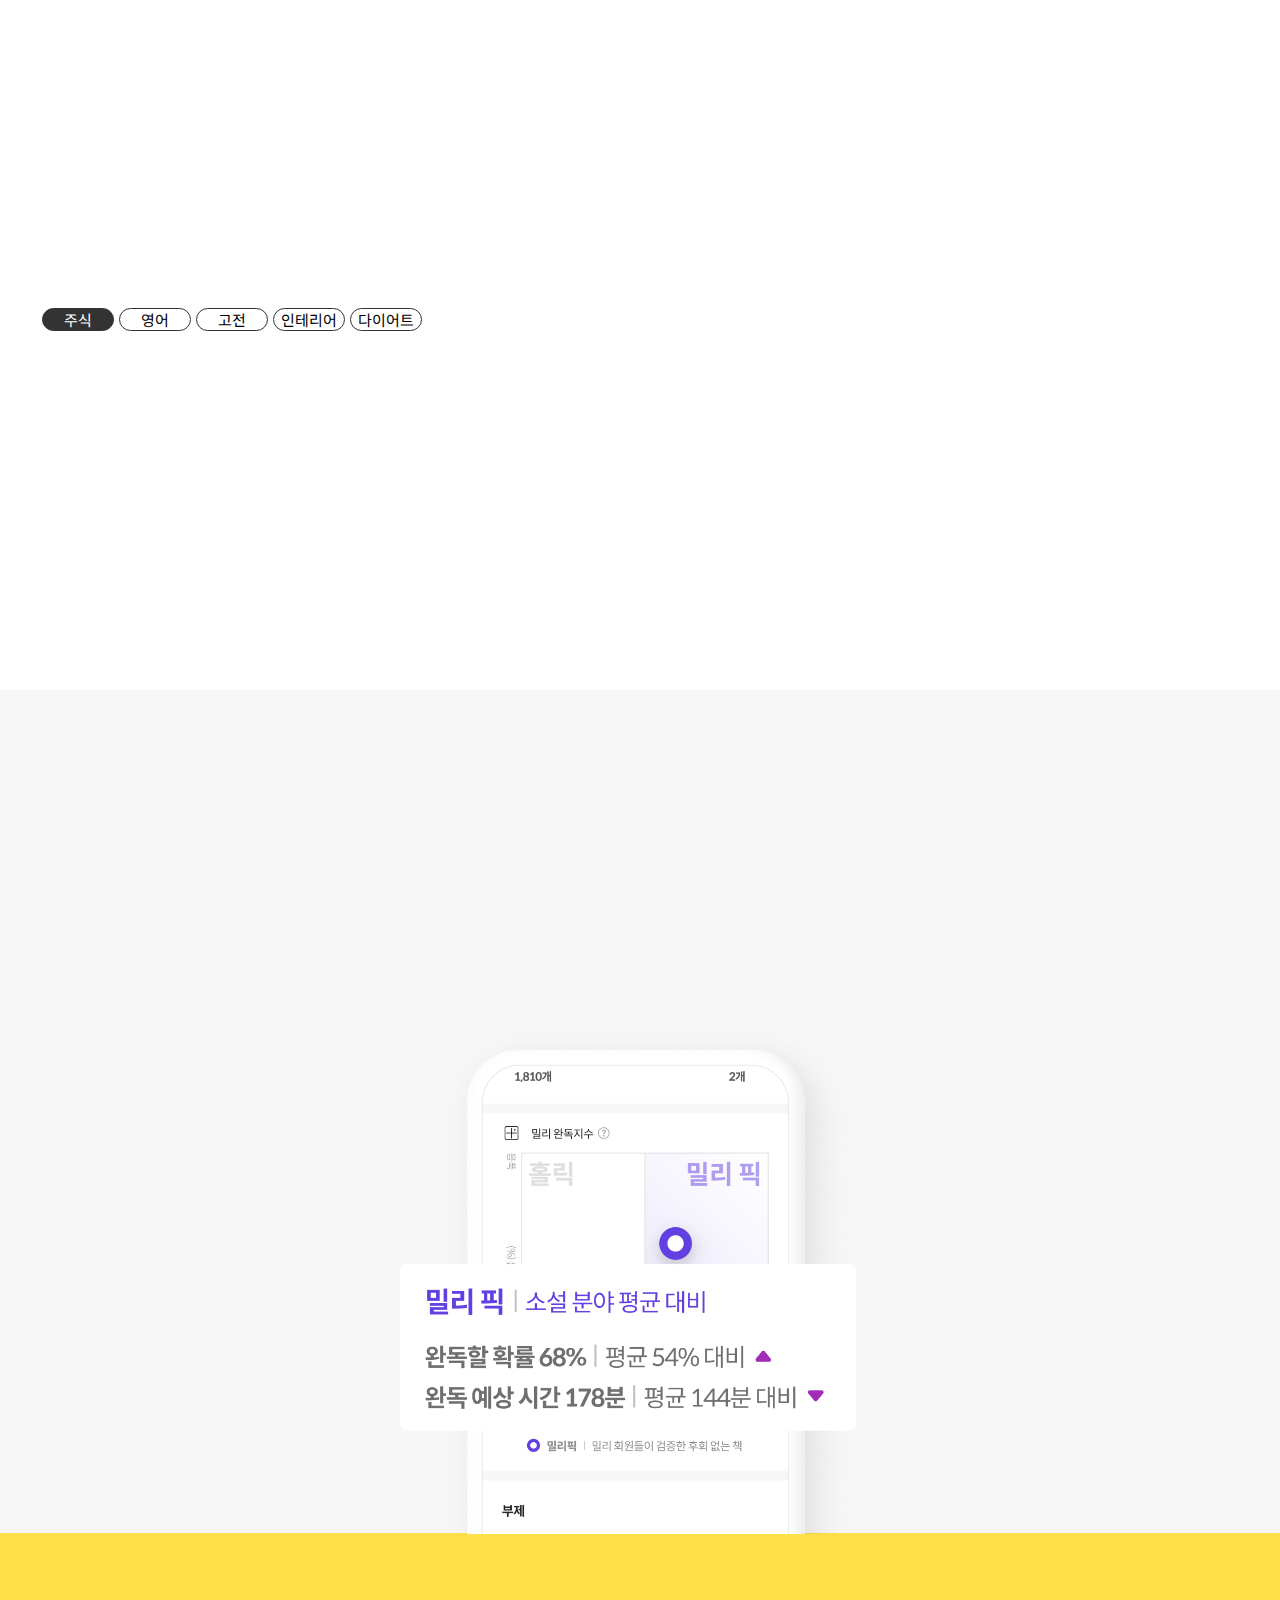
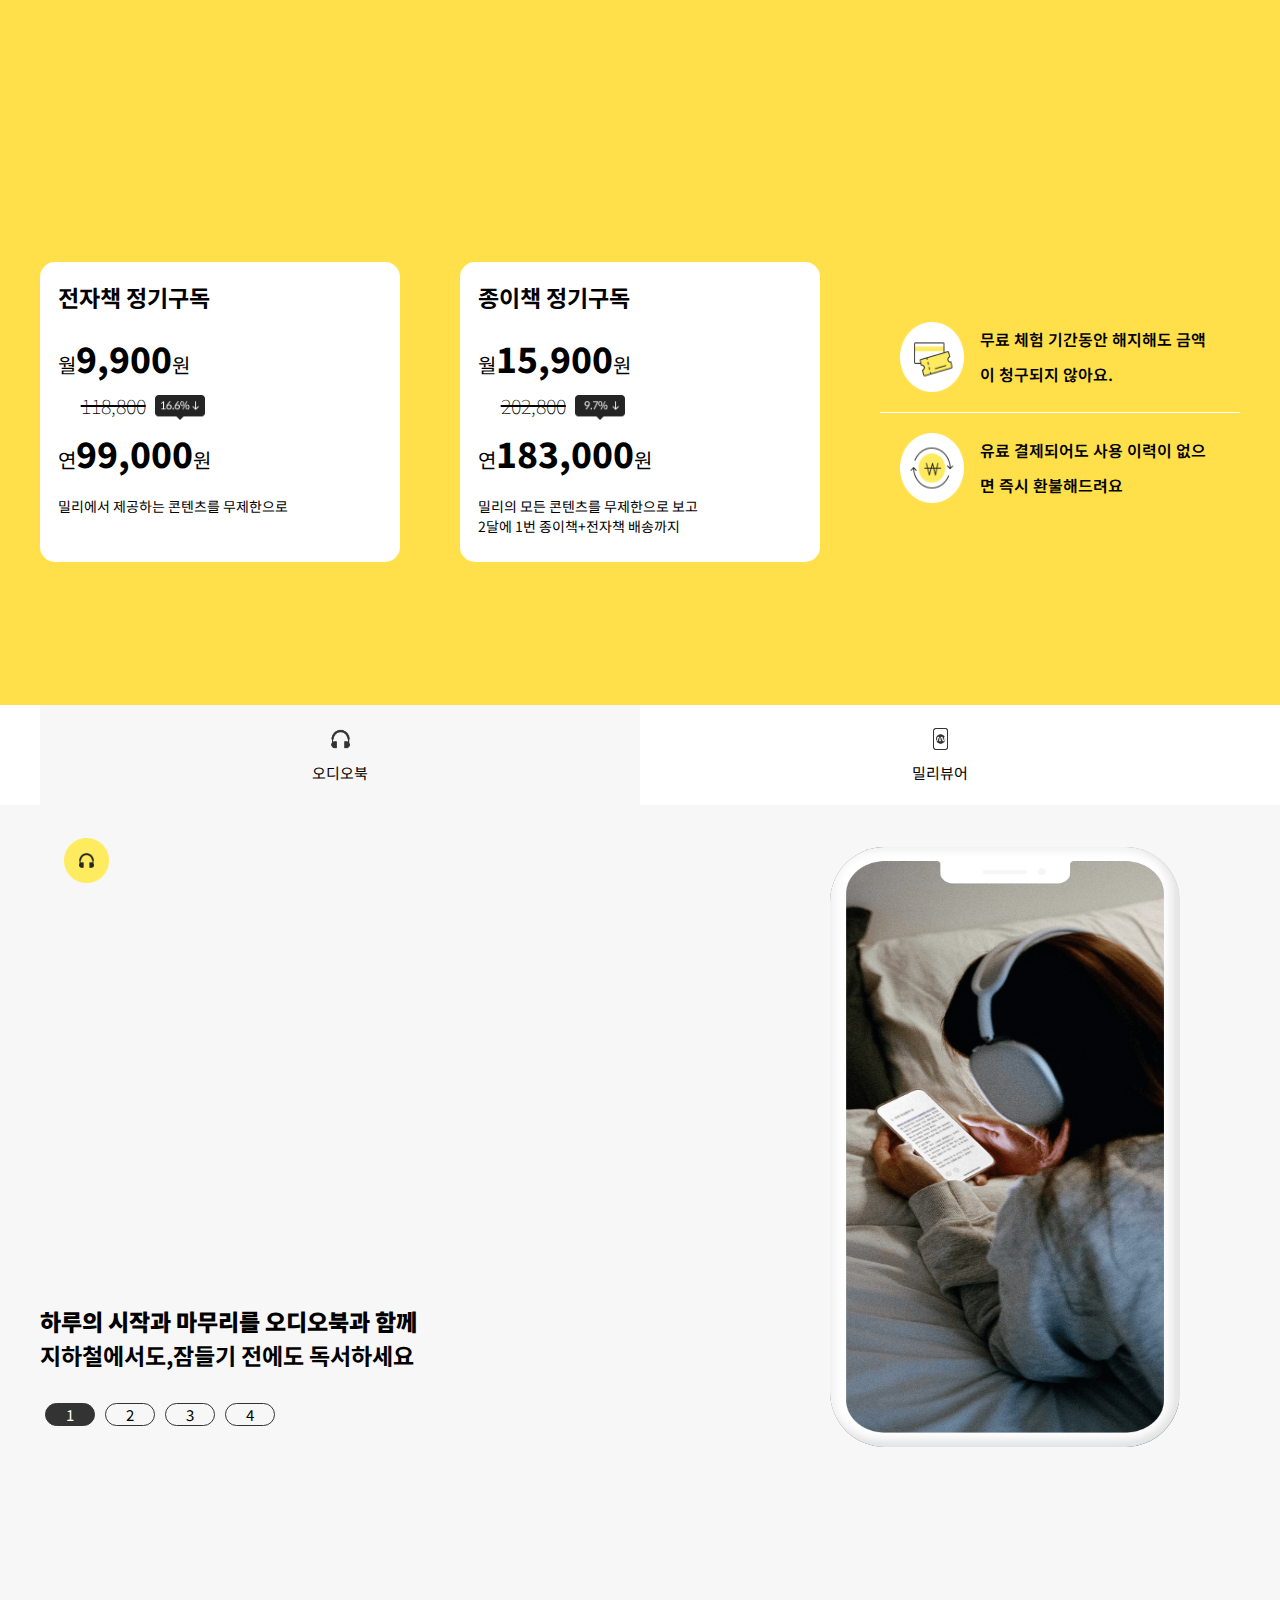
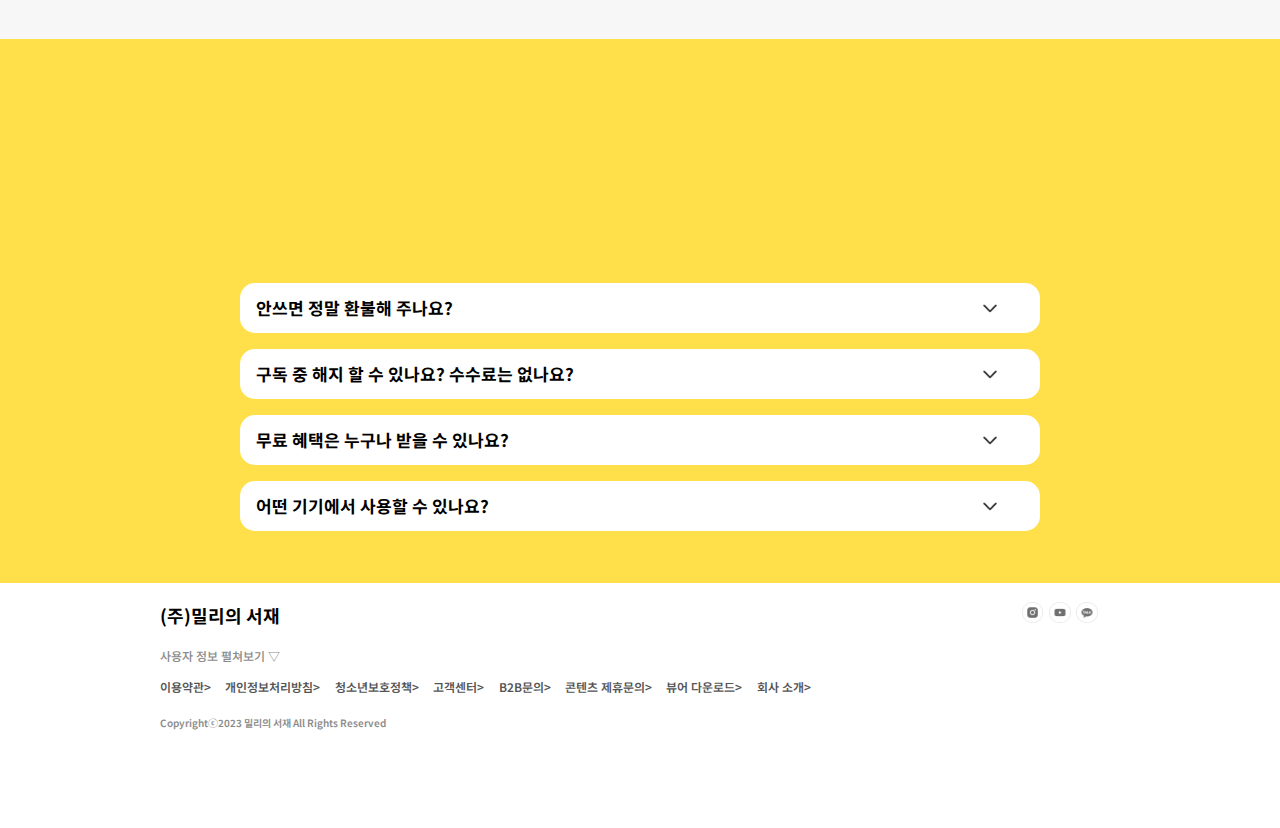
==== commit 57211fcd: "2023.09.13" ====
--- a/index.html
+++ b/index.html
@@ -40,7 +40,11 @@
         <div class="m2wrap">
             <h2>나만의 공간을 아름답게<br>채워주는 오브제북</h2>
             <p>이미지와 사운드로 극대화된<br>책의 감성을 오롯이 느껴보세요.</p>
-            <img src="img/m2img.jpg" alt="m2">
+            <div class="vdobox">
+                <video src="https://d3udu241ivsax2.cloudfront.net/common/video/brand/objectbook.mp4" autoplay muted loop></video>
+               <img src="img/m2img.jpg" alt="m2" class="m2image">
+               <img src="img/videobutton.png" alt="m2" class="m2btn">
+            </div>
             <div class="m2_button">오브제북 보러가기></div>
         </div>
     </div>
@@ -186,6 +190,7 @@
                 <img src="img/card2.png" alt="card2">
                 <img src="img/card3.png" alt="card3">
                 <img src="img/card4.png" alt="card4">
+                <img src="img/carttop.png" alt="top">
             </div>
         </div>
     </div>
@@ -400,8 +405,9 @@
 
     <script src="https://ajax.aspnetcdn.com/ajax/jQuery/jquery-3.7.0.min.js"></script>
     <script src="js/main.js"></script>
-    <script src="js/event.js"></script>
-    <script src="js/slide.js"></script>
+    <script src="js/ajaxlist.js"></script>
+    <script src="js/scrollevent.js"></script>
+    <script src="js/pageslide.js"></script>
 
 </body>
 
--- a/css/main.css
+++ b/css/main.css
@@ -33,8 +33,8 @@
 }
 
 header > a img {
-  width: 100px;
-  padding: 0.5%;
+  width: 60px;
+  margin: 0.8% 1%;
 }
 
 .menu_text {
@@ -54,8 +54,10 @@
   border-radius: 20px;
   background-color: #333;
   color: #fff;
-  width: 6%;
-  height: 28px;
+  width: 80px;
+  height: 30px;
+  line-height: 30px;
+  margin: 10px;
 }
 
 #fix_menu {
@@ -139,6 +141,8 @@
   position: absolute;
   top: 20%;
   right: 0%;
+  -o-object-fit: cover;
+     object-fit: cover;
 }
 #m_top_wrap .m_top img:nth-of-type(2) {
   width: 350px;
@@ -148,6 +152,8 @@
   transform: translateY(-30px);
   transition: all 1s;
   opacity: 0;
+  -o-object-fit: cover;
+     object-fit: cover;
 }
 #m_top_wrap .m_top img:last-child {
   width: 180px;
@@ -157,13 +163,15 @@
   transform: translateY(-30px);
   transition: all 1s;
   opacity: 0;
+  -o-object-fit: cover;
+     object-fit: cover;
 }
 
 #m1 {
   margin: 0 auto;
   text-align: center;
   width: 1200px;
-  height: 1037px;
+  height: 1150px;
   width: 100%;
 }
 #m1 h2 {
@@ -190,23 +198,23 @@
 }
 #m1 .m1_slide1 {
   width: 100%;
-  height: 190px;
-  margin: 0 0 0.5%;
-  background: url("../img/m1slide1.png") repeat-x;
+  height: 210px;
+  margin: 0 0 1%;
+  background: url("../img/m1slide1.png") repeat-x content-box;
   animation: slideRight 600s linear infinite;
 }
 #m1 .m1_slide2 {
   width: 100%;
-  height: 190px;
-  margin: 0.5% 0;
-  background: url("../img/m1slide2.png") repeat-x;
+  height: 210px;
+  margin: 0 0 1%;
+  background: url("../img/m1slide2.png") repeat-x content-box;
   animation: slideLeft 600s linear infinite;
 }
 #m1 .m1_slide3 {
   width: 100%;
-  height: 190px;
-  margin: 0 0 0.5%;
-  background: url("../img/m1slide3.png") repeat-x;
+  height: 210px;
+  margin: 0 0 1%;
+  background: url("../img/m1slide3.png") repeat-x content-box;
   animation: slideRight 600s linear infinite;
 }
 
@@ -256,9 +264,35 @@
   transition: all 1.5s;
   opacity: 0;
 }
-#m2 .m2wrap img {
-  width: 60%;
-  margin: 3%;
+#m2 .m2wrap .vdobox {
+  width: 730px;
+  height: 410px;
+  margin: 3% auto;
+  background-color: pink;
+  position: relative;
+  overflow: hidden;
+}
+#m2 .m2wrap .vdobox video {
+  width: 100%;
+  height: 100%;
+  position: absolute;
+  top: 0;
+  left: 0;
+}
+#m2 .m2wrap .vdobox .m2image {
+  width: 100%;
+  height: 100%;
+  position: absolute;
+  top: 0;
+  left: 0;
+}
+#m2 .m2wrap .vdobox .m2btn {
+  width: 50px;
+  height: 50px;
+  position: absolute;
+  top: 50%;
+  left: 50%;
+  transform: translate(-50%, -50%);
 }
 #m2 .m2wrap .m2_button {
   border: 0.5px solid #333;
@@ -507,6 +541,12 @@
   transition: all 3s;
   opacity: 0;
 }
+#m5_wrap .m5 .card img:nth-of-type(6) {
+  width: 38%;
+  position: absolute;
+  left: 30%;
+  bottom: 20%;
+}
 
 #m6_wrap {
   width: 100%;
@@ -644,6 +684,9 @@
   height: auto;
   margin: 20px 0 5px;
 }
+#m7 .m7_top .m7_viewer {
+  background-color: #fff;
+}
 #m7 .m7_content {
   background-color: #f7f7f7;
   width: 100%;
@@ -719,6 +762,10 @@
   margin: 2%;
   cursor: pointer;
 }
+#m7 .m7_content .view .m7_btn:nth-of-type(1) {
+  background-color: #333;
+  color: #fff;
+}
 #m7 .m7_content .view .m7_img1 {
   position: absolute;
   top: 5%;
@@ -816,6 +863,10 @@
   width: 100%;
   margin: 2%;
   cursor: pointer;
+}
+#m7 .m7_content_a .m7_btn:nth-of-type(1) {
+  background-color: #333;
+  color: #fff;
 }
 #m7 .m7_content_a .m7_img {
   position: absolute;
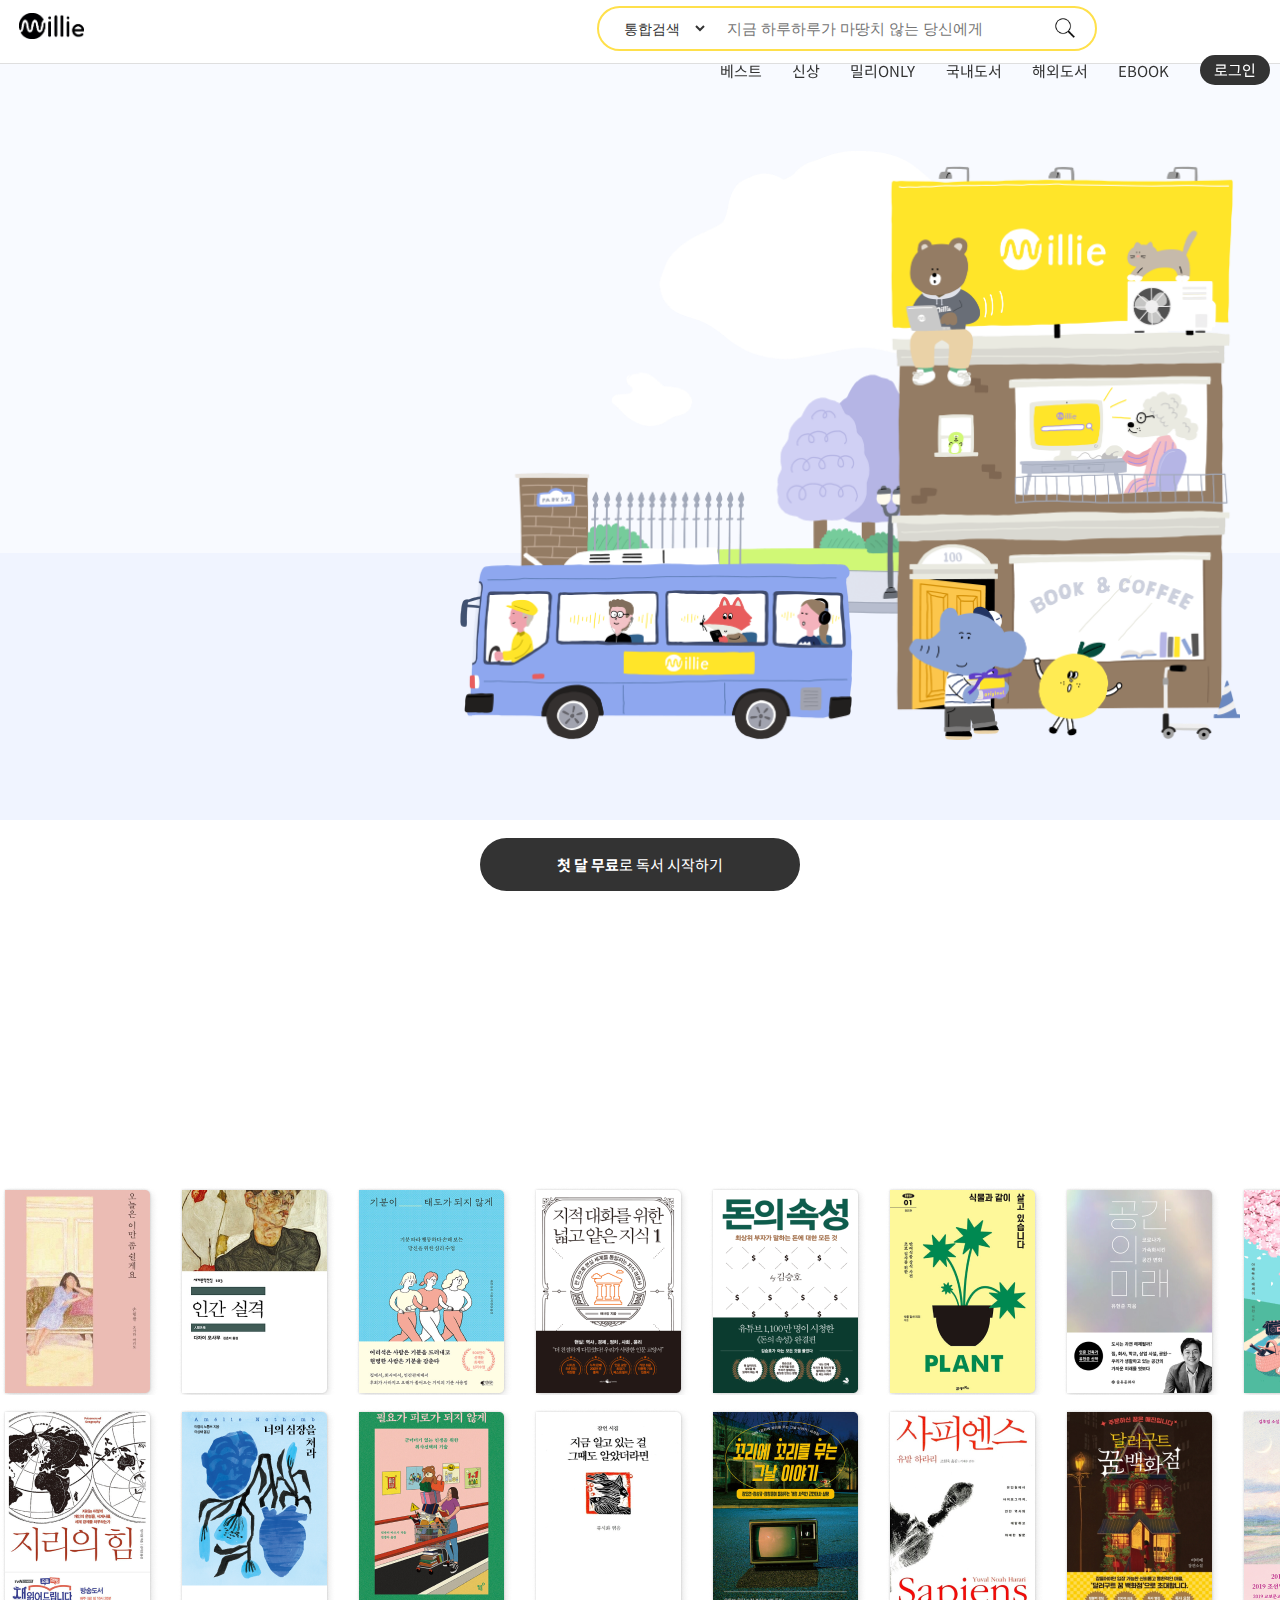
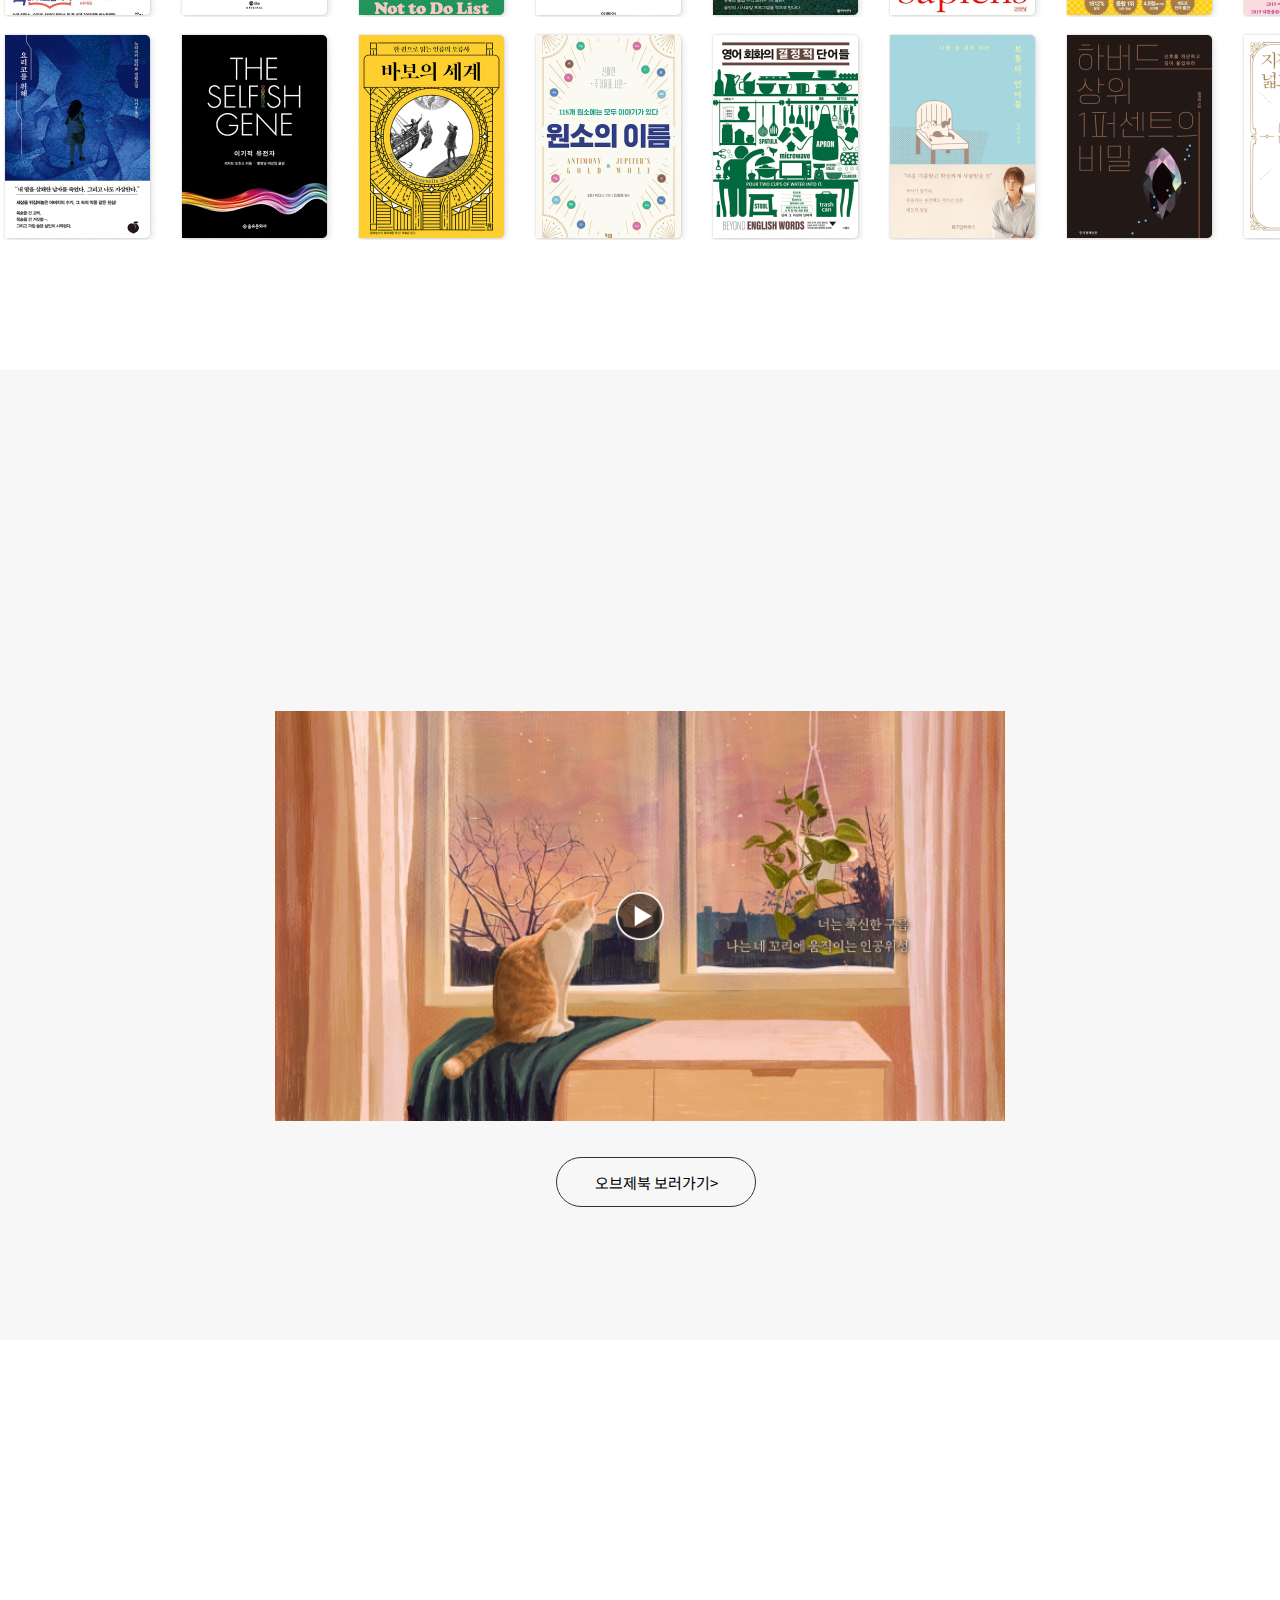
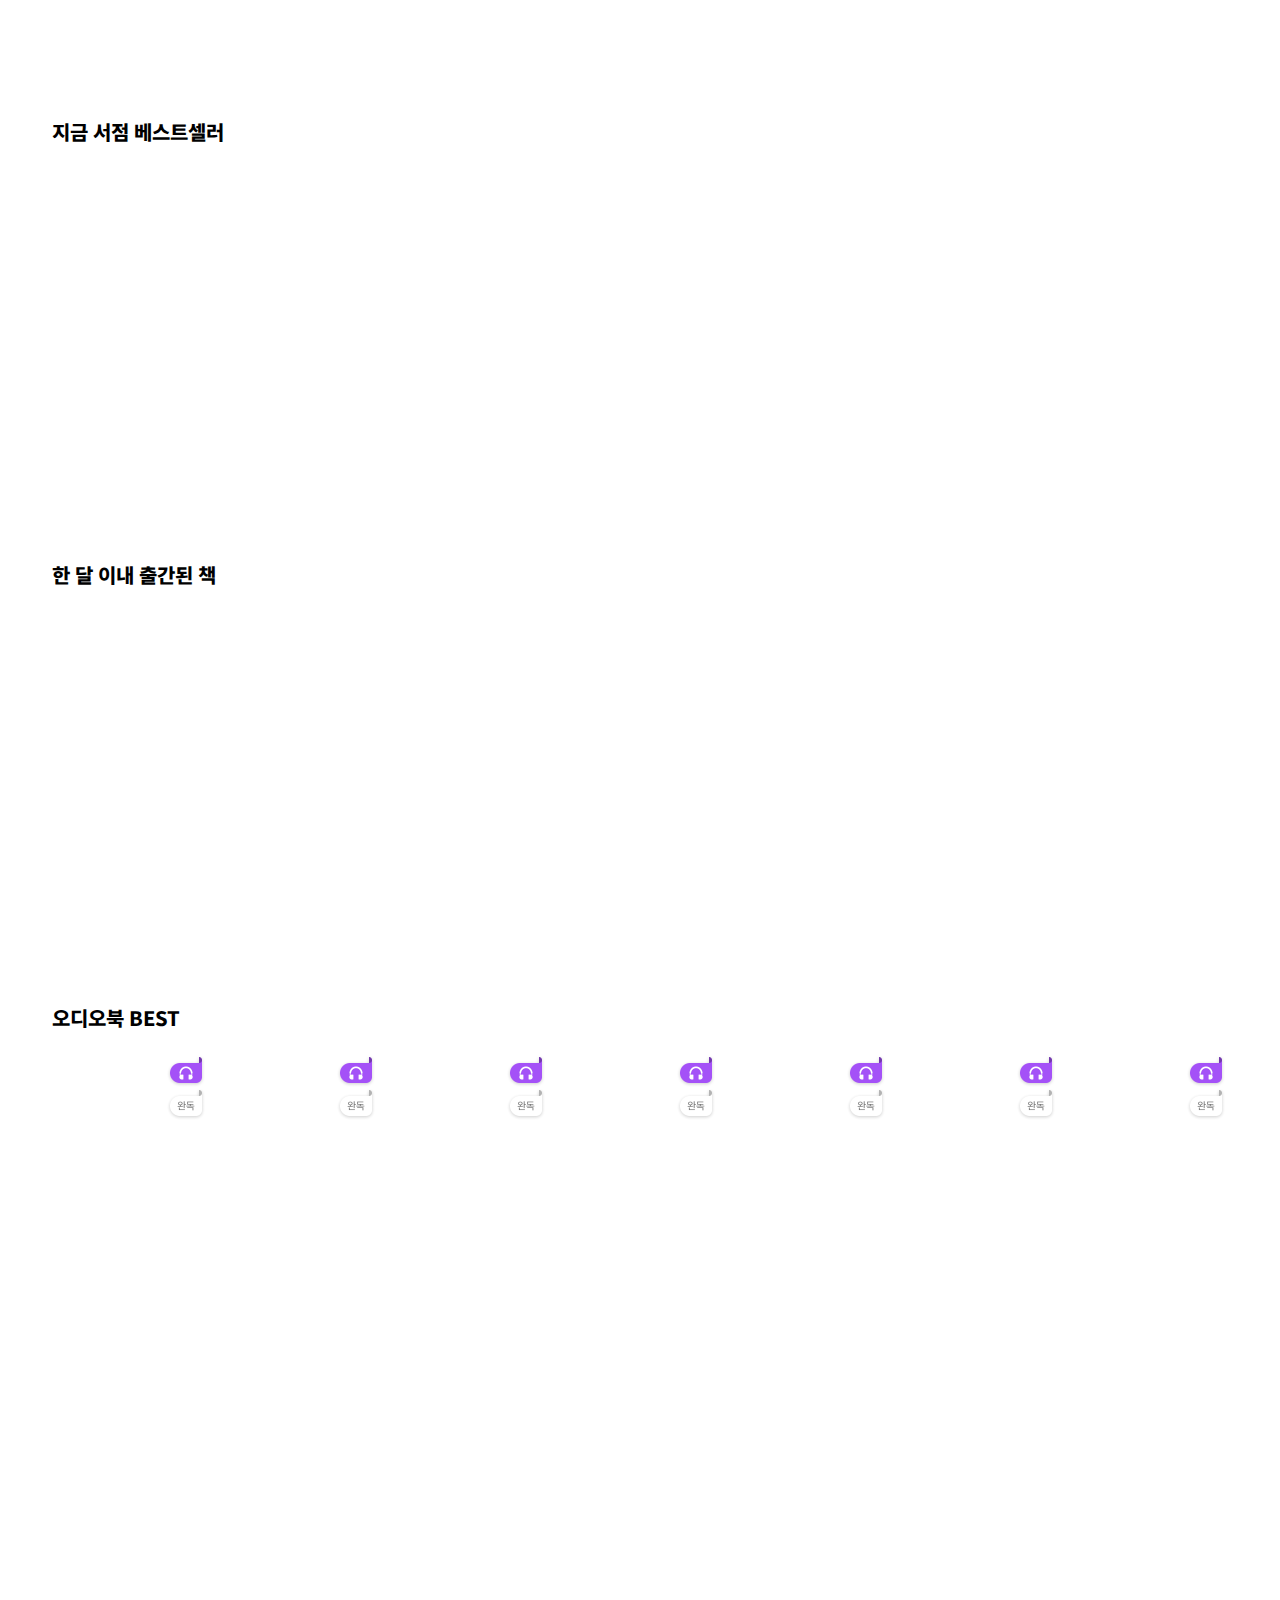
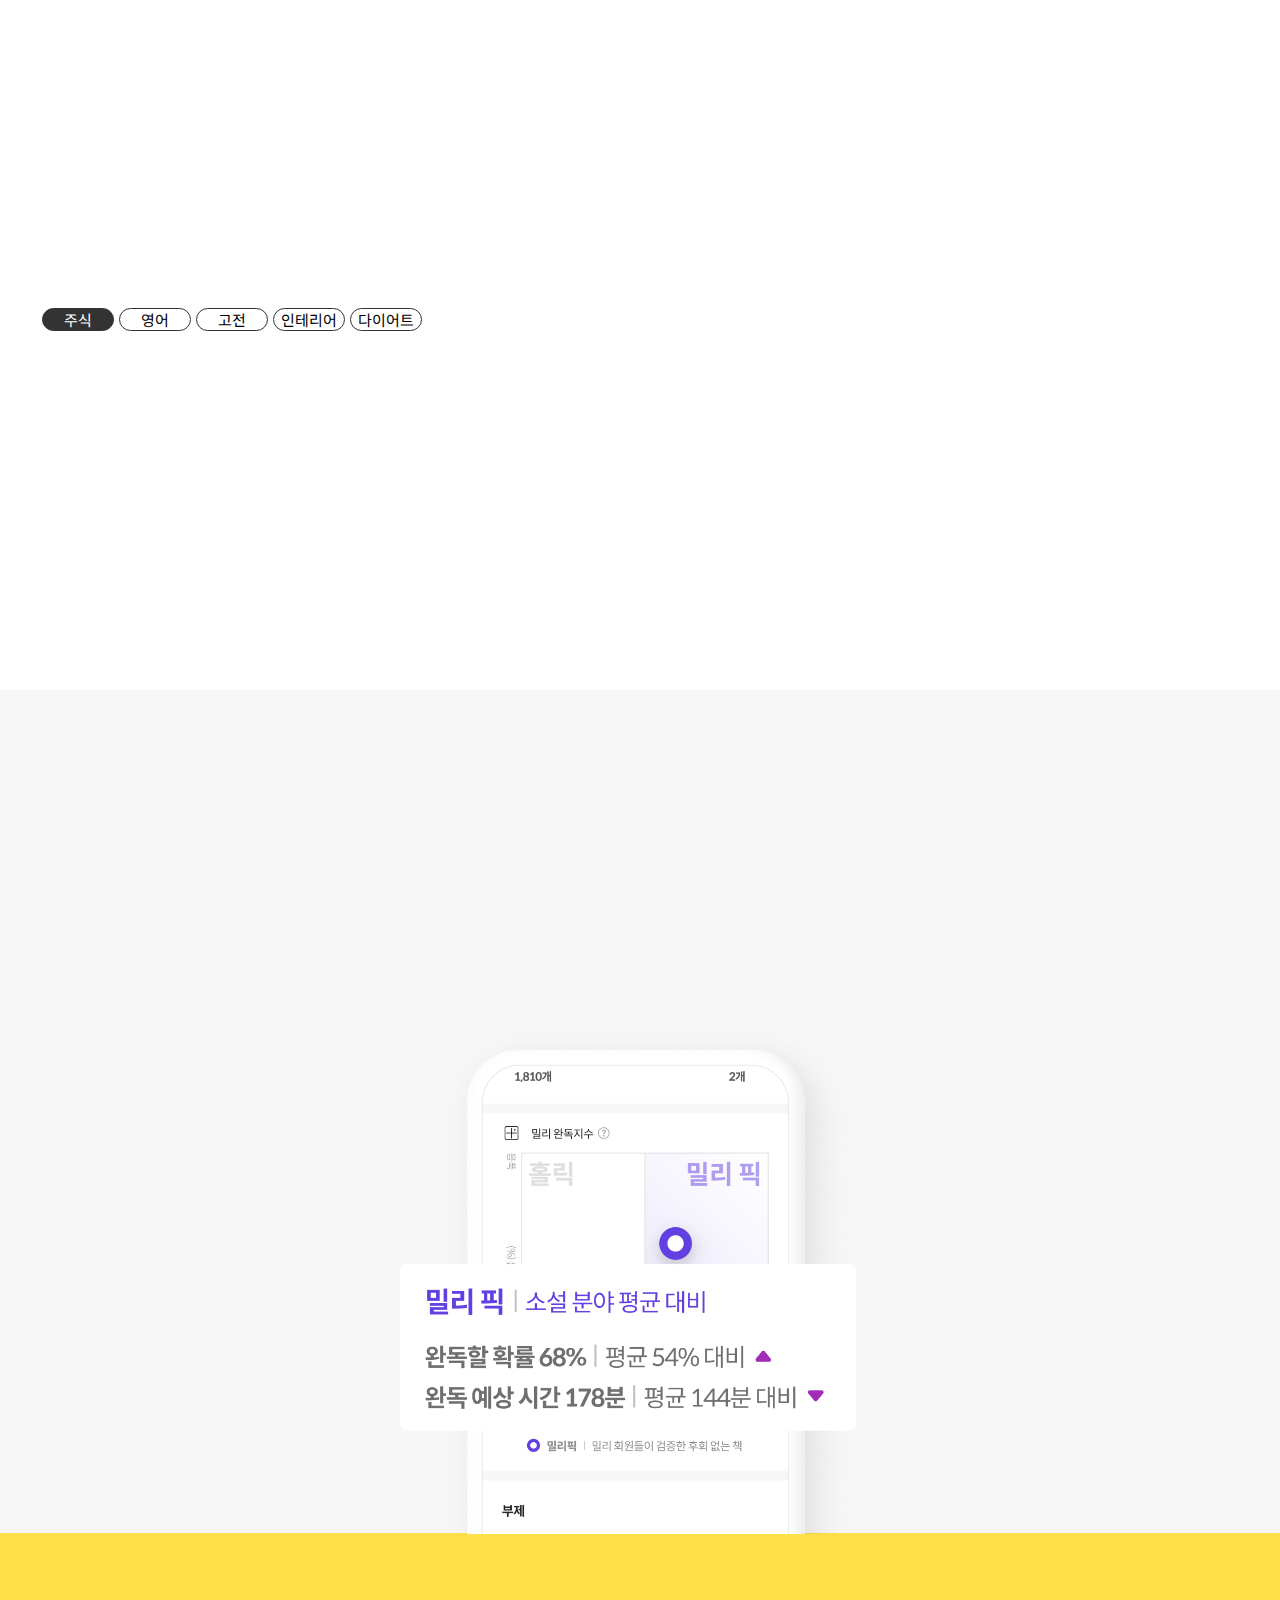
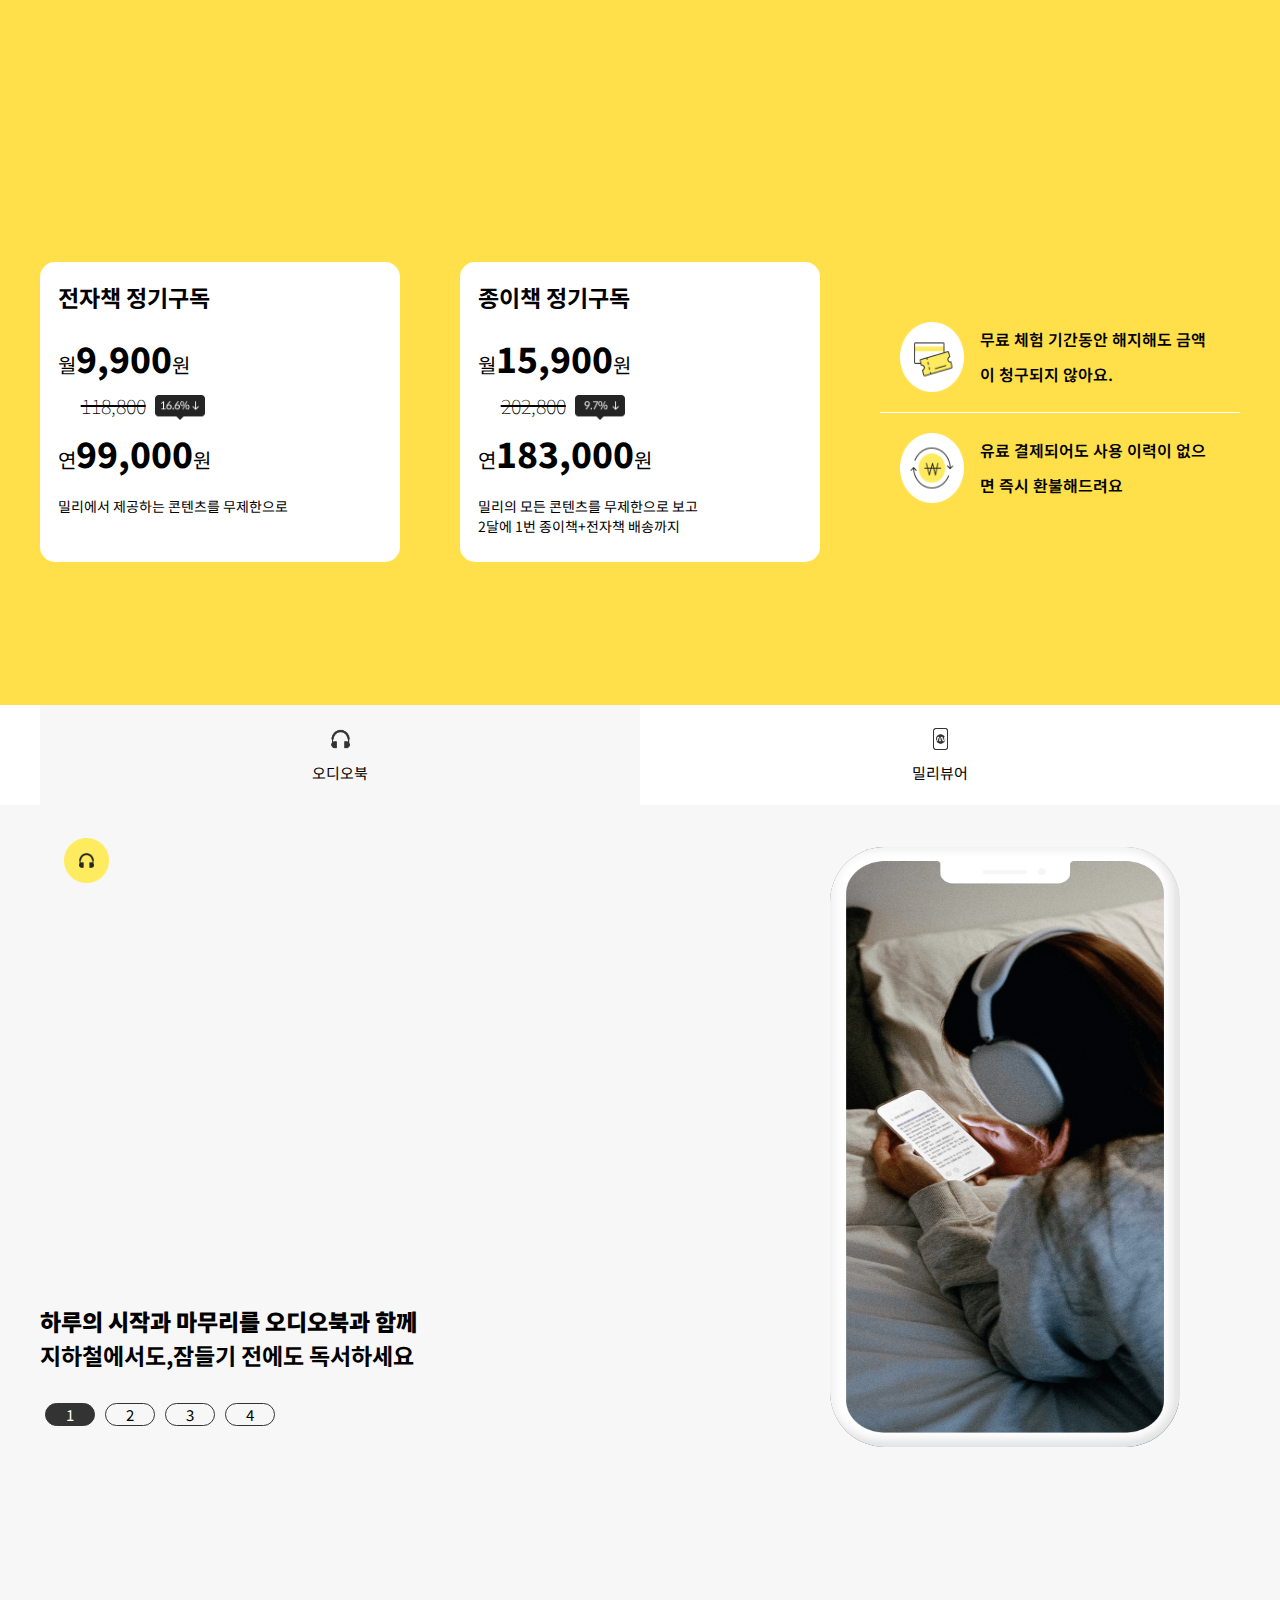
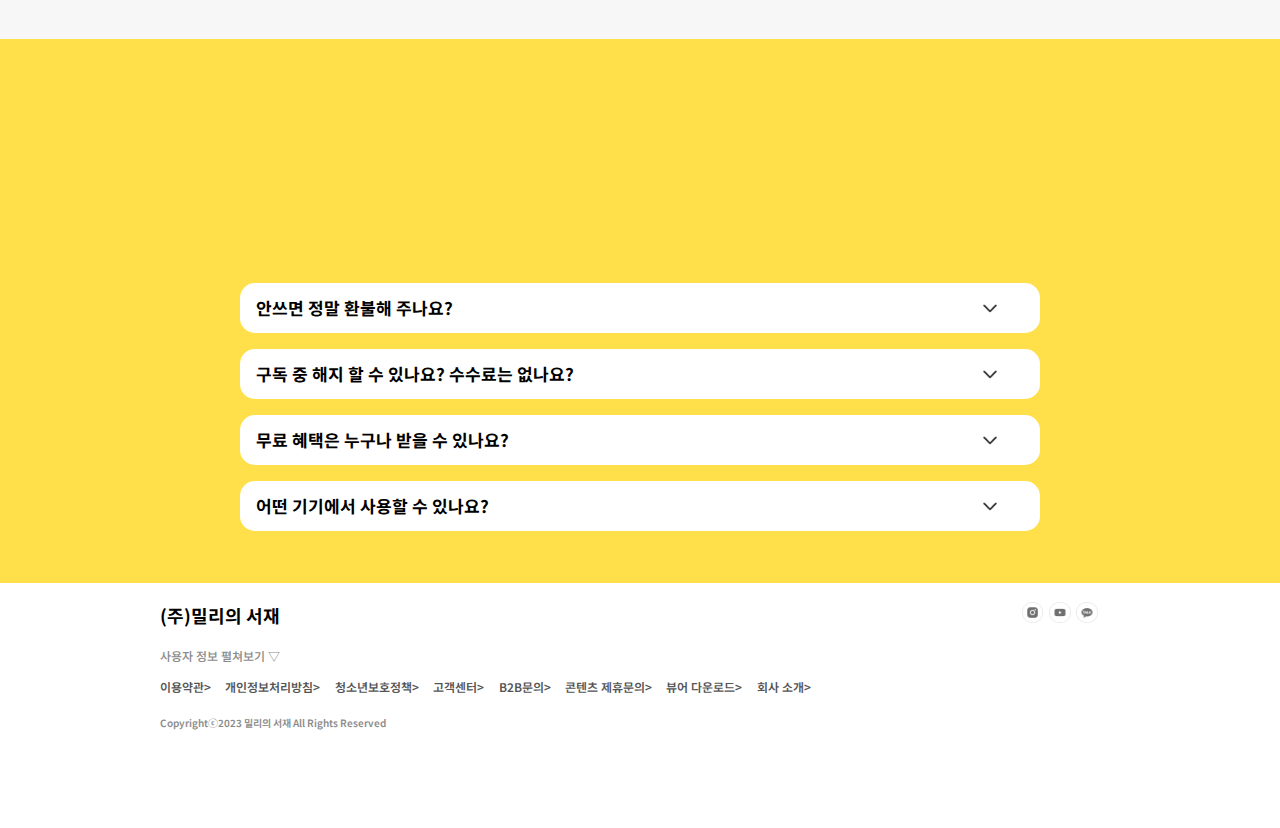
==== commit 7074b8c3: "2023.09.15" ====
--- a/index.html
+++ b/index.html
@@ -13,20 +13,36 @@
 
 <body>
     <header>
-        <a href="#"><img src="img/logo.png" alt="logo"></a>
+        <div class="menu_logo">
+            <a href="sub.html"><img src="img/logo.png" alt="logo"></a>
+        </div>
+        <div class="menu_search">
+            <select id="search_bar" >
+                <option value="통합검색" checked;>통합검색</option>
+                <option value="작가검색">작가검색</option>
+                <option value="제목검색">제목검색</option>
+            </select>
+            <input type="text" placeholder="지금 하루하루가 마땅치 않는 당신에게">
+            <button><img src="img/glass.png" alt="search"></button>
+        </div>
         <div class="menu_text">
-            <a href="#" alt="1">기업문의</a>
-            <a href="#" alt="2">회사소개</a>
-            <a href="#" alt="3">계정관리</a>
-            <a href="#" alt="4" class="menu_btn">로그인</a>
+            <a href="#" alt="1">베스트</a>
+            <a href="#" alt="2">신상</a>
+            <a href="#" alt="3">밀리ONLY</a>
+            <a href="#" alt="4">국내도서</a>
+            <a href="#" alt="5">해외도서</a>
+            <a href="#" alt="6">EBOOK</a>
+
+            <a href="#" alt="7" class="menu_btn">로그인</a>
         </div>
     </header>
+
     <div id="fix_menu"><b>첫 달 무료</b>로 독서 시작하기</div>
     <div id="m_top_wrap">
         <div class="m_top">
             <img src="img/back.png" alt="bg">
             <img src="img/top_text.png" alt="text">
-            <img src="img/kologo.png" alt="klogo">
+            <img src="img/blogo.png" alt="klogo">
         </div>
     </div>
     <div id="m1">
@@ -41,9 +57,10 @@
             <h2>나만의 공간을 아름답게<br>채워주는 오브제북</h2>
             <p>이미지와 사운드로 극대화된<br>책의 감성을 오롯이 느껴보세요.</p>
             <div class="vdobox">
-                <video src="https://d3udu241ivsax2.cloudfront.net/common/video/brand/objectbook.mp4" autoplay muted loop></video>
-               <img src="img/m2img.jpg" alt="m2" class="m2image">
-               <img src="img/videobutton.png" alt="m2" class="m2btn">
+                <video src="https://d3udu241ivsax2.cloudfront.net/common/video/brand/objectbook.mp4" autoplay muted
+                    loop></video>
+                <img src="img/m2img.jpg" alt="m2" class="m2image">
+                <img src="img/videobutton.png" alt="m2" class="m2btn">
             </div>
             <div class="m2_button">오브제북 보러가기></div>
         </div>
@@ -78,49 +95,49 @@
                     <img src="img/12.png" alt="icon">
                     <img src="img/34.png" alt="icon">
                 </div>
-                
-            </div>
-            <div class="box">
-                <div class="listbox">
-                    <img src="img/12.png" alt="icon">
-                    <img src="img/34.png" alt="icon">
-                </div>
-                
-            </div>
-            <div class="box">
-                <div class="listbox">
-                    <img src="img/12.png" alt="icon">
-                    <img src="img/34.png" alt="icon">
-                </div>
-               
-            </div>
-            <div class="box">
-                <div class="listbox">
-                    <img src="img/12.png" alt="icon">
-                    <img src="img/34.png" alt="icon">
-                </div>
-                
-            </div>
-            <div class="box">
-                <div class="listbox">
-                    <img src="img/12.png" alt="icon">
-                    <img src="img/34.png" alt="icon">
-                </div>
-                
-            </div>
-            <div class="box">
-                <div class="listbox">
-                    <img src="img/12.png" alt="icon">
-                    <img src="img/34.png" alt="icon">
-                </div>
-                
-            </div>
-            <div class="box">
-                <div class="listbox">
-                    <img src="img/12.png" alt="icon">
-                    <img src="img/34.png" alt="icon">
-                </div>
-                
+
+            </div>
+            <div class="box">
+                <div class="listbox">
+                    <img src="img/12.png" alt="icon">
+                    <img src="img/34.png" alt="icon">
+                </div>
+
+            </div>
+            <div class="box">
+                <div class="listbox">
+                    <img src="img/12.png" alt="icon">
+                    <img src="img/34.png" alt="icon">
+                </div>
+
+            </div>
+            <div class="box">
+                <div class="listbox">
+                    <img src="img/12.png" alt="icon">
+                    <img src="img/34.png" alt="icon">
+                </div>
+
+            </div>
+            <div class="box">
+                <div class="listbox">
+                    <img src="img/12.png" alt="icon">
+                    <img src="img/34.png" alt="icon">
+                </div>
+
+            </div>
+            <div class="box">
+                <div class="listbox">
+                    <img src="img/12.png" alt="icon">
+                    <img src="img/34.png" alt="icon">
+                </div>
+
+            </div>
+            <div class="box">
+                <div class="listbox">
+                    <img src="img/12.png" alt="icon">
+                    <img src="img/34.png" alt="icon">
+                </div>
+
             </div>
         </div>
     </div>
@@ -258,7 +275,8 @@
             </div>
             <div class="m7_viewer">
                 <img src="img/viewicon.png" alt="m7icon">
-                <p>밀리뷰어</p></div>
+                <p>밀리뷰어</p>
+            </div>
         </div>
         <div class="m7_content">
             <div class="m7_content_a">
@@ -270,7 +288,7 @@
                     <ul class="m7inner">
                         <li><img src="img/m7_aa.png" alt="m72"></li>
                         <li><video src="img/m7_bb.mp4" muted autoplay></video></li>
-                        <li><img src="img/m7_cc.png"alt="m72"></video></li>
+                        <li><img src="img/m7_cc.png" alt="m72"></video></li>
                         <li><img src="img/m7_dd.png" alt="m72"></li>
                     </ul>
                 </div>
@@ -346,15 +364,16 @@
                 <li>안쓰면 정말 환불해 주나요?<img src="img/downicon.png" alt="down">
                     <ul class="answer">
                         <li>물론입니다. 결제 후 콘텐츠 다운로드 및 열람을 하지 않으셨다면 전액 환불해 드리고 있어요.<br>
-                        <b>[밀리 > 관리 > 구독관리 > 결제 내역 확인]</b>에서 직접 환불이 가능하며, <br>
-                        해결이 어려운 경우 고객센터로 문의해주세요.</li>
+                            <b>[밀리 > 관리 > 구독관리 > 결제 내역 확인]</b>에서 직접 환불이 가능하며, <br>
+                            해결이 어려운 경우 고객센터로 문의해주세요.
+                        </li>
                     </ul>
                 </li>
 
                 <li>구독 중 해지 할 수 있나요? 수수료는 없나요?<img src="img/downicon.png" alt="down">
                     <ul class="answer">
                         <li>다음달부터 결제되지 않도록 수수료 없이 언제든지 해지하실 수 있습니다. <br>
-                        <b>[밀리 > 관리 > 구독관리 > 자동결제 해지]</b>메뉴를 통해 기간에 상환없이 직접 가능해요.
+                            <b>[밀리 > 관리 > 구독관리 > 자동결제 해지]</b>메뉴를 통해 기간에 상환없이 직접 가능해요.
                         </li>
                     </ul>
                 </li>
@@ -362,20 +381,20 @@
                 <li>무료 혜택은 누구나 받을 수 있나요?<img src="img/downicon.png" alt="down">
                     <ul class="answer">
                         <li>네, 밀리 회원이라면 누구나 첫 정기구독 신청 시 1회 첫 달 무료 혜택이 제공됩니다. <br>
-                        단, 종이책+전자책 정기구독의 경우 첫 주 무료 혜택만 제공됩니다.<br>
-                        아직 신청하지 않으셨다면 바로 구독신청으로 혜택을 받아보세요.
+                            단, 종이책+전자책 정기구독의 경우 첫 주 무료 혜택만 제공됩니다.<br>
+                            아직 신청하지 않으셨다면 바로 구독신청으로 혜택을 받아보세요.
                         </li>
                     </ul>
                 </li>
 
                 <li>어떤 기기에서 사용할 수 있나요?<img src="img/downicon.png" alt="down">
                     <ul class="answer">
-                    <li>아래 기기와 버전에서 밀리를 사용할 수 있습니다. <br><br>
-                    - 휴대폰 / 태블릿 : iOS13, Android 6 이상 지원 <br>
-                    - PC : Mac Yosemite, Window 10 이상 지원 <br>
-                    - E ink : Android 4.4 이상 지원 <br>
-                    (크레마 그랑데, 크레마 카르타G, 이노스페이스원 공식 판매 기기, 교보 Sam 7.8등)
-                    </li>
+                        <li>아래 기기와 버전에서 밀리를 사용할 수 있습니다. <br><br>
+                            - 휴대폰 / 태블릿 : iOS13, Android 6 이상 지원 <br>
+                            - PC : Mac Yosemite, Window 10 이상 지원 <br>
+                            - E ink : Android 4.4 이상 지원 <br>
+                            (크레마 그랑데, 크레마 카르타G, 이노스페이스원 공식 판매 기기, 교보 Sam 7.8등)
+                        </li>
                     </ul>
                 </li>
             </ul>
--- a/css/main.css
+++ b/css/main.css
@@ -28,36 +28,71 @@
   top: 0;
   left: 0;
   background-color: #fff;
-  padding: 0.3%;
+  padding: 0.5%;
   z-index: 5;
 }
-
-header > a img {
-  width: 60px;
-  margin: 0.8% 1%;
-}
-
-.menu_text {
-  display: flex;
-  flex-flow: row wrap;
-  justify-content: flex-end;
-  text-align: center;
+header .menu_logo {
+  float: left;
+  padding: 0.5% 1%;
+}
+header .menu_logo a img {
+  width: 65px;
+}
+header .menu_search {
+  float: left;
+  margin-left: 500px;
+  display: flex;
+  flex-flow: row nowrap;
+  justify-content: space-around;
+  width: 500px;
+  height: 45px;
+  border-radius: 50px;
+  border: 2px solid #ffe04b;
+  font-weight: 500;
+}
+header .menu_search #search_bar {
+  width: 100px;
+  background: none;
+  outline: none;
+  border: none;
+  color: #333;
+  font-size: 14px;
+  text-align: center;
+}
+header .menu_search #search_bar option {
+  font-size: 13px;
+}
+header .menu_search input {
+  background: none;
+  border: none;
+  width: 300px;
+  outline: none;
+  transition: all 0.3s;
+}
+header .menu_search button {
+  background: none;
+  border: none;
+}
+header .menu_search button img {
+  width: 40px;
+}
+header .menu_text {
   float: right;
-  width: 80%;
-}
-
-.menu_text a {
-  margin: 1%;
-}
-
-.menu_text > .menu_btn {
+  display: flex;
+  flex-flow: row nowrap;
+  justify-content: space-between;
+  align-items: center;
+  width: 550px;
+  margin: 0.3%;
+}
+header .menu_text .menu_btn {
   border-radius: 20px;
   background-color: #333;
   color: #fff;
-  width: 80px;
+  width: 70px;
   height: 30px;
   line-height: 30px;
-  margin: 10px;
+  text-align: center;
 }
 
 #fix_menu {
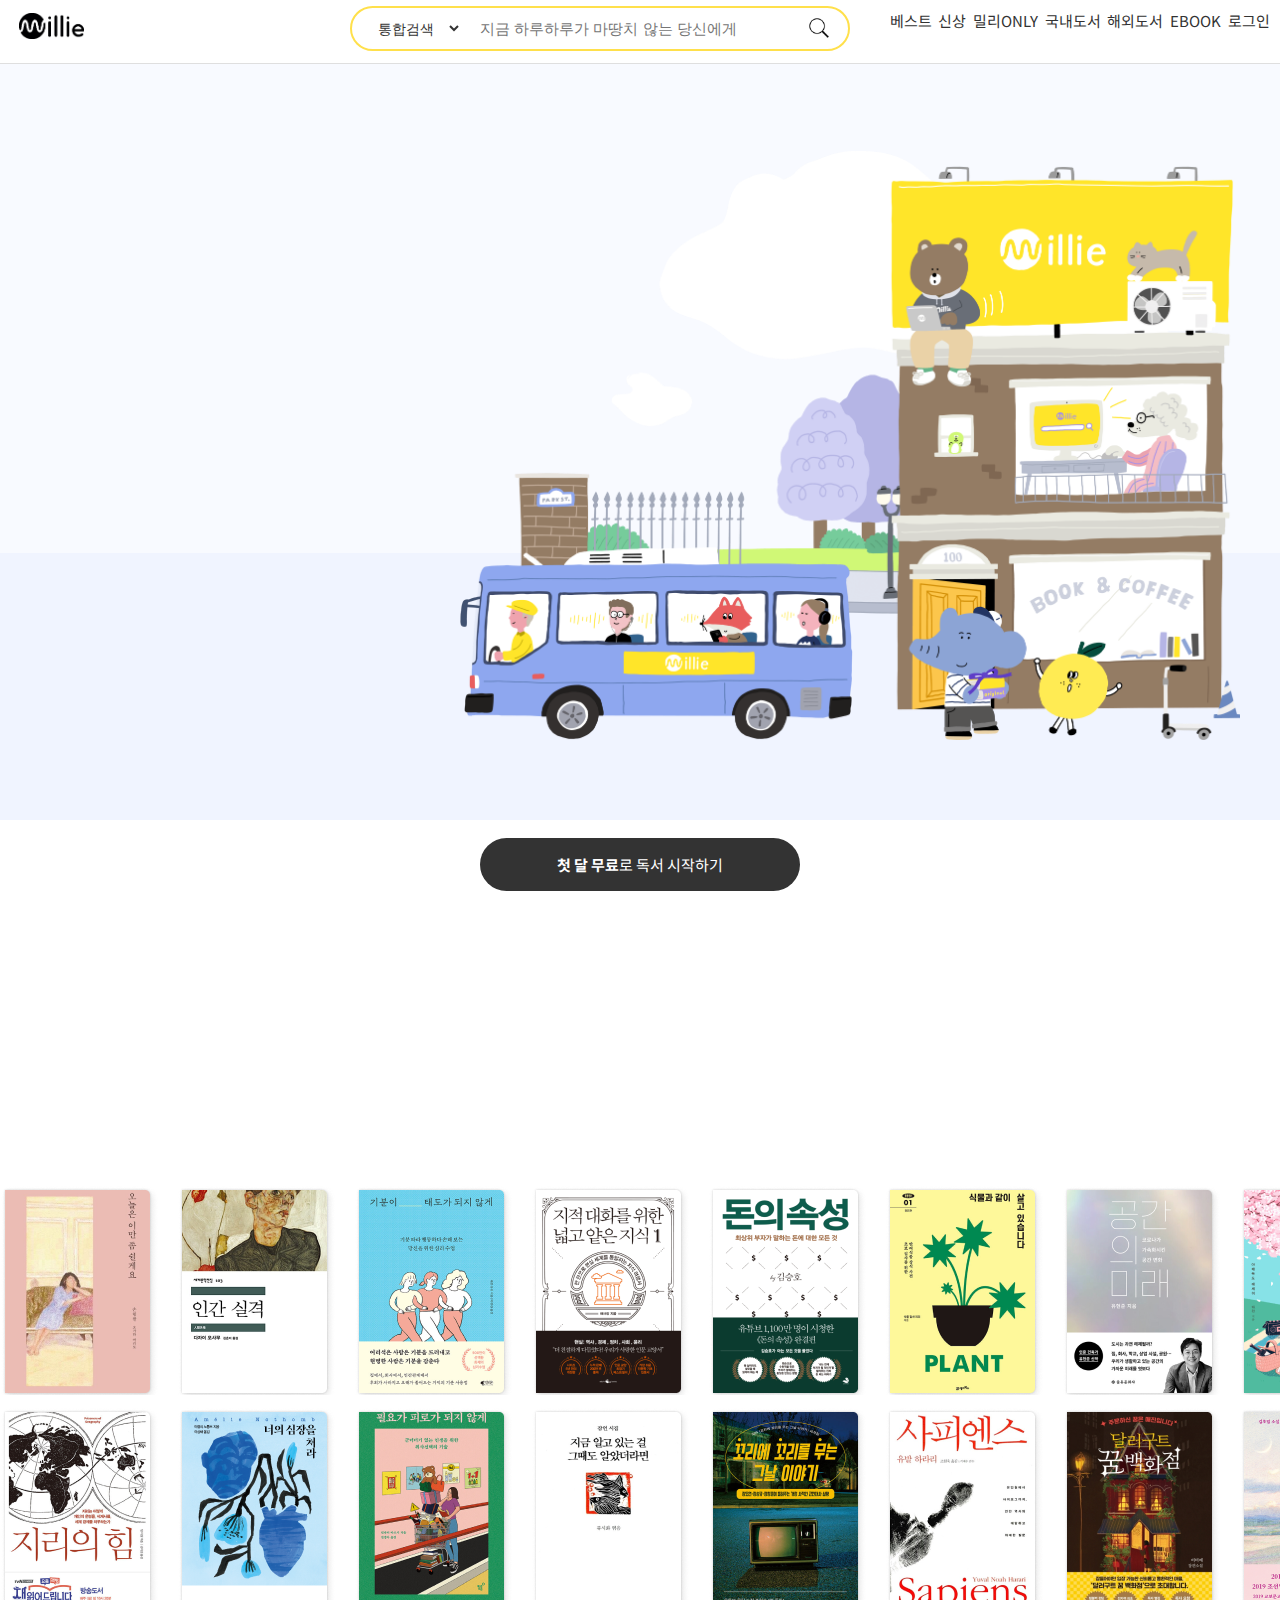
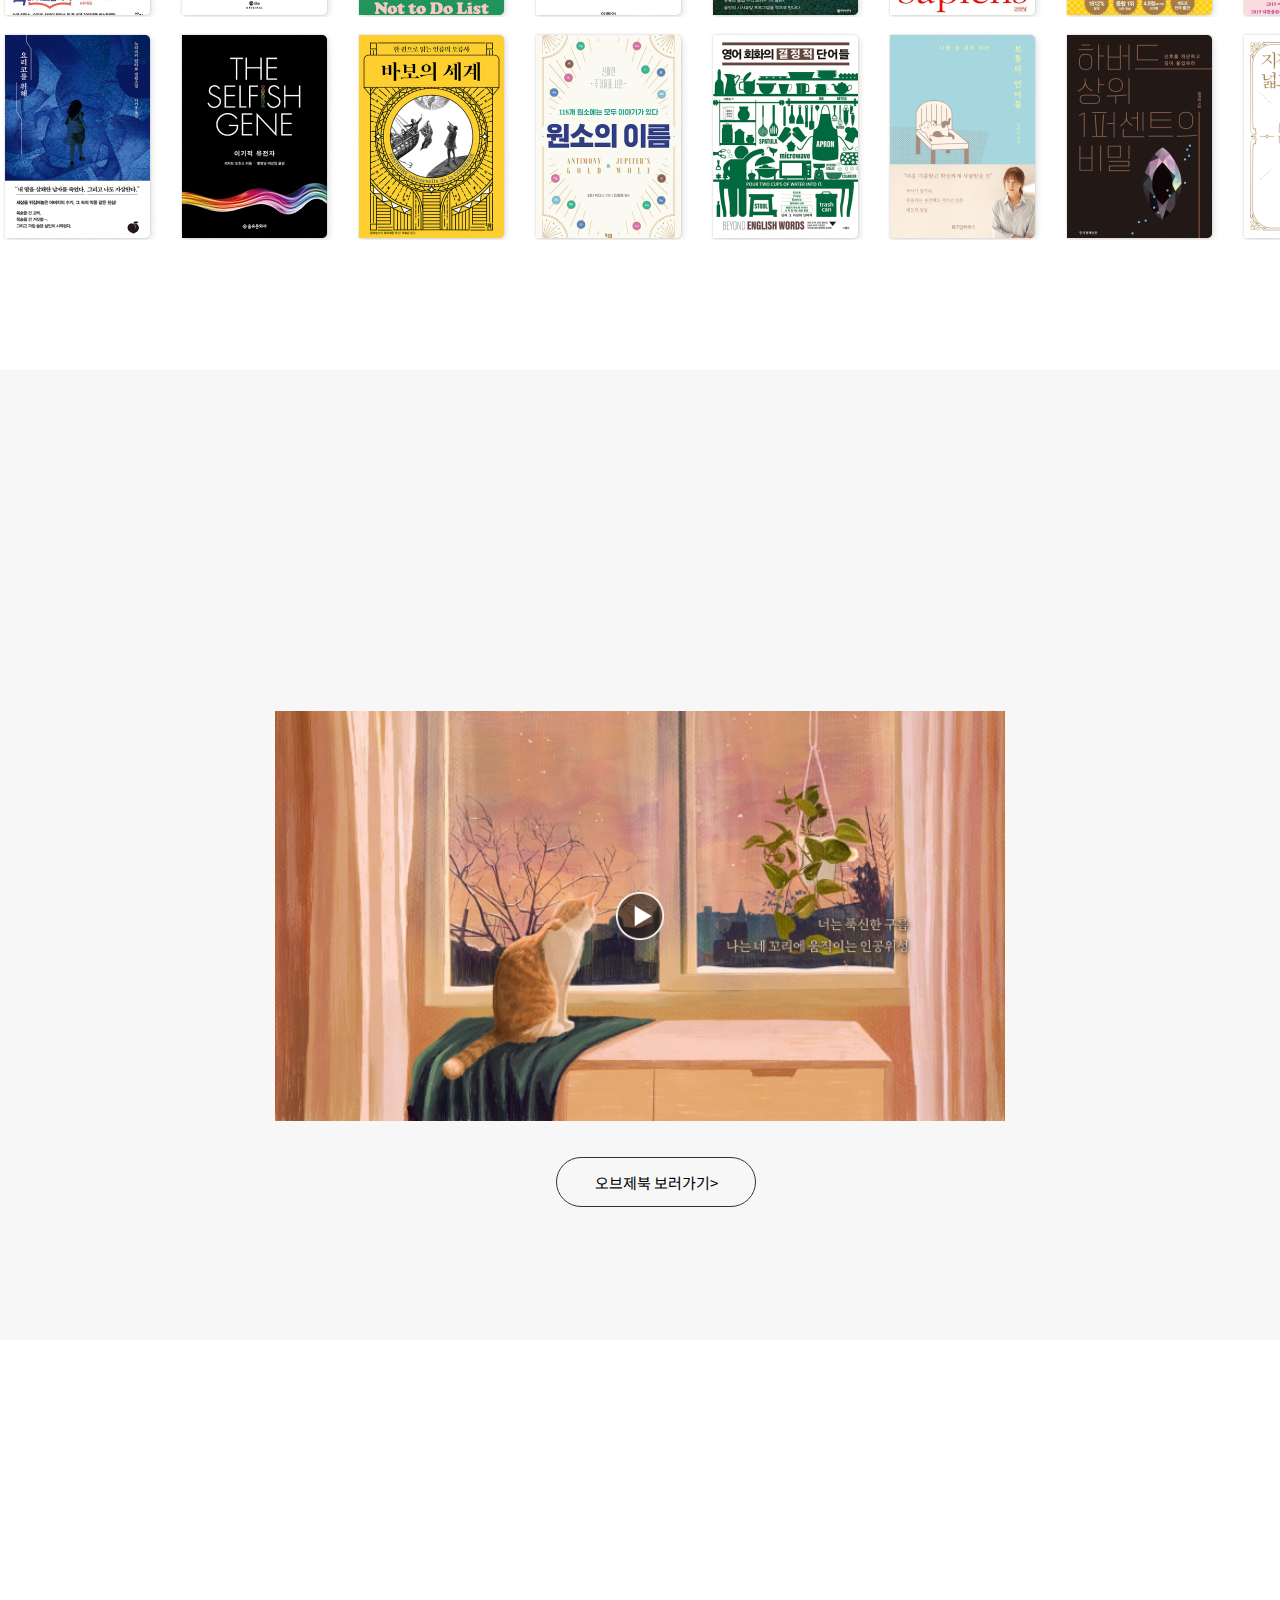
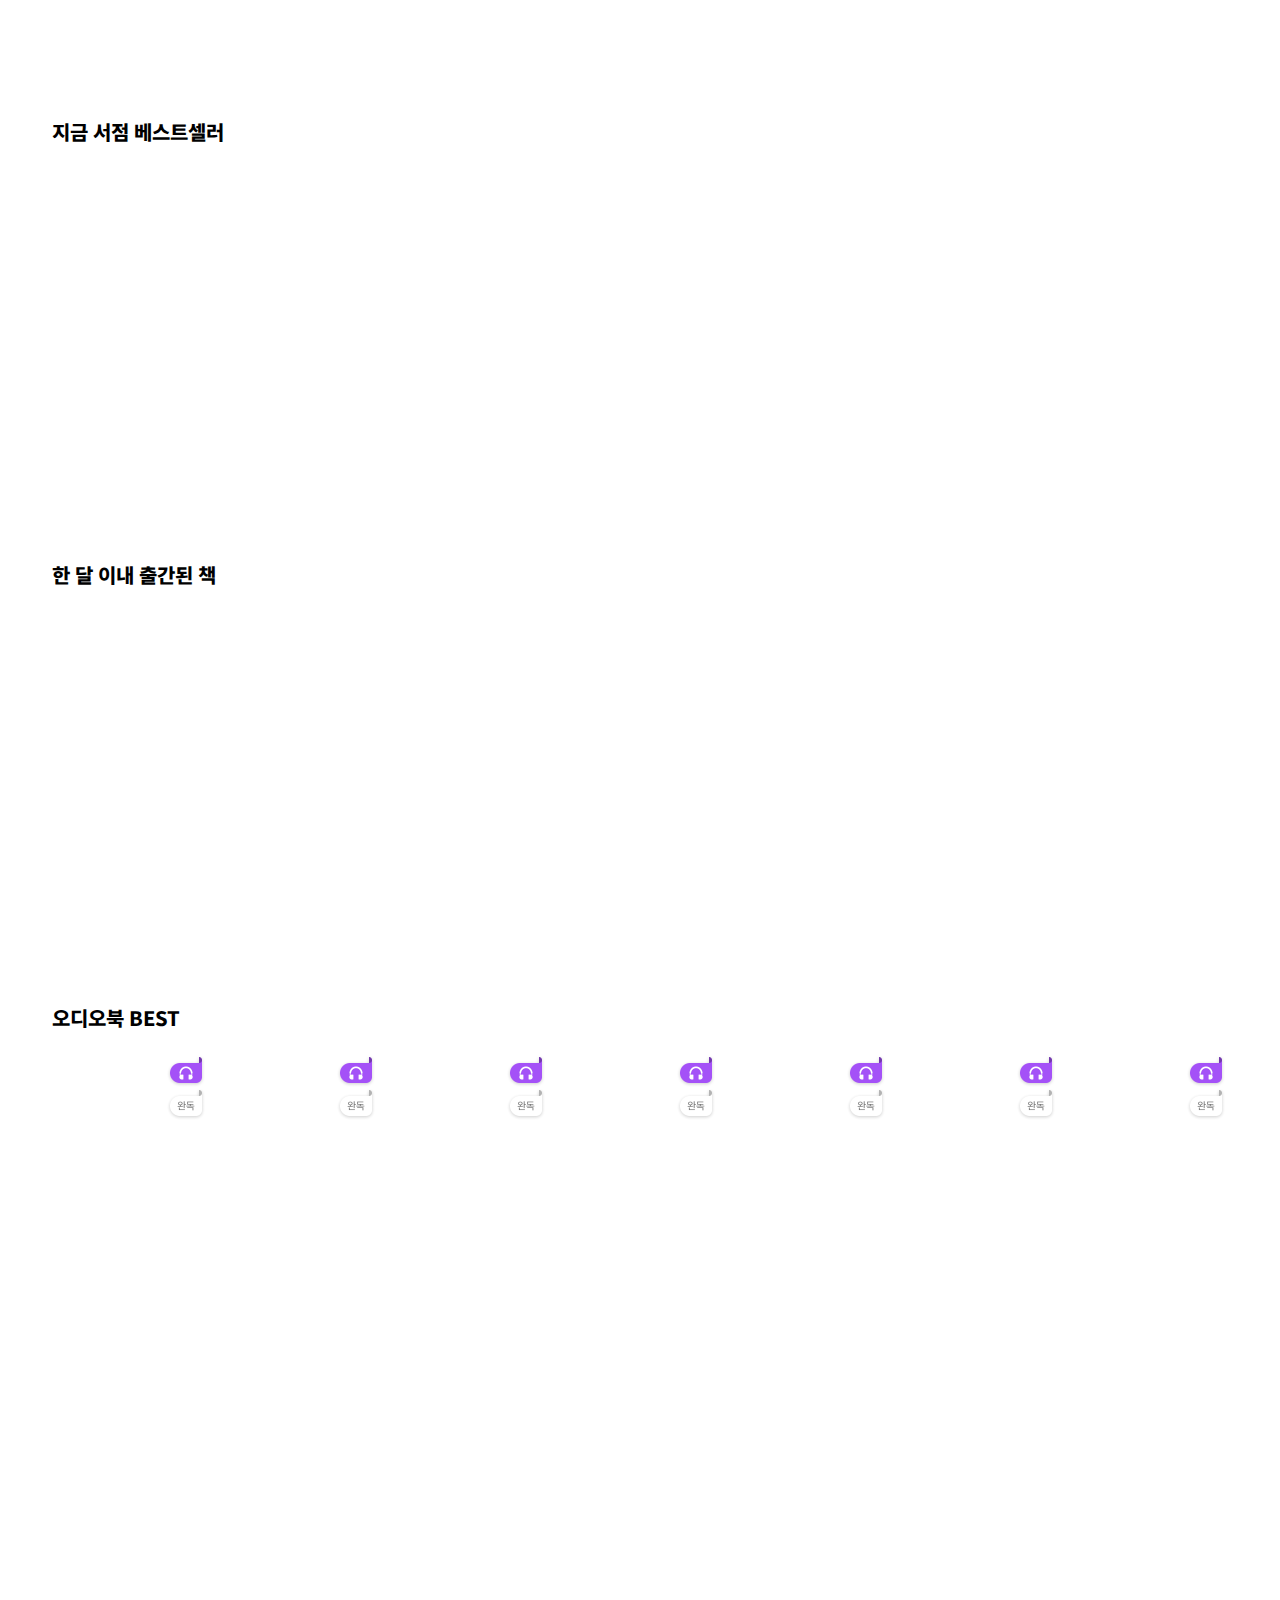
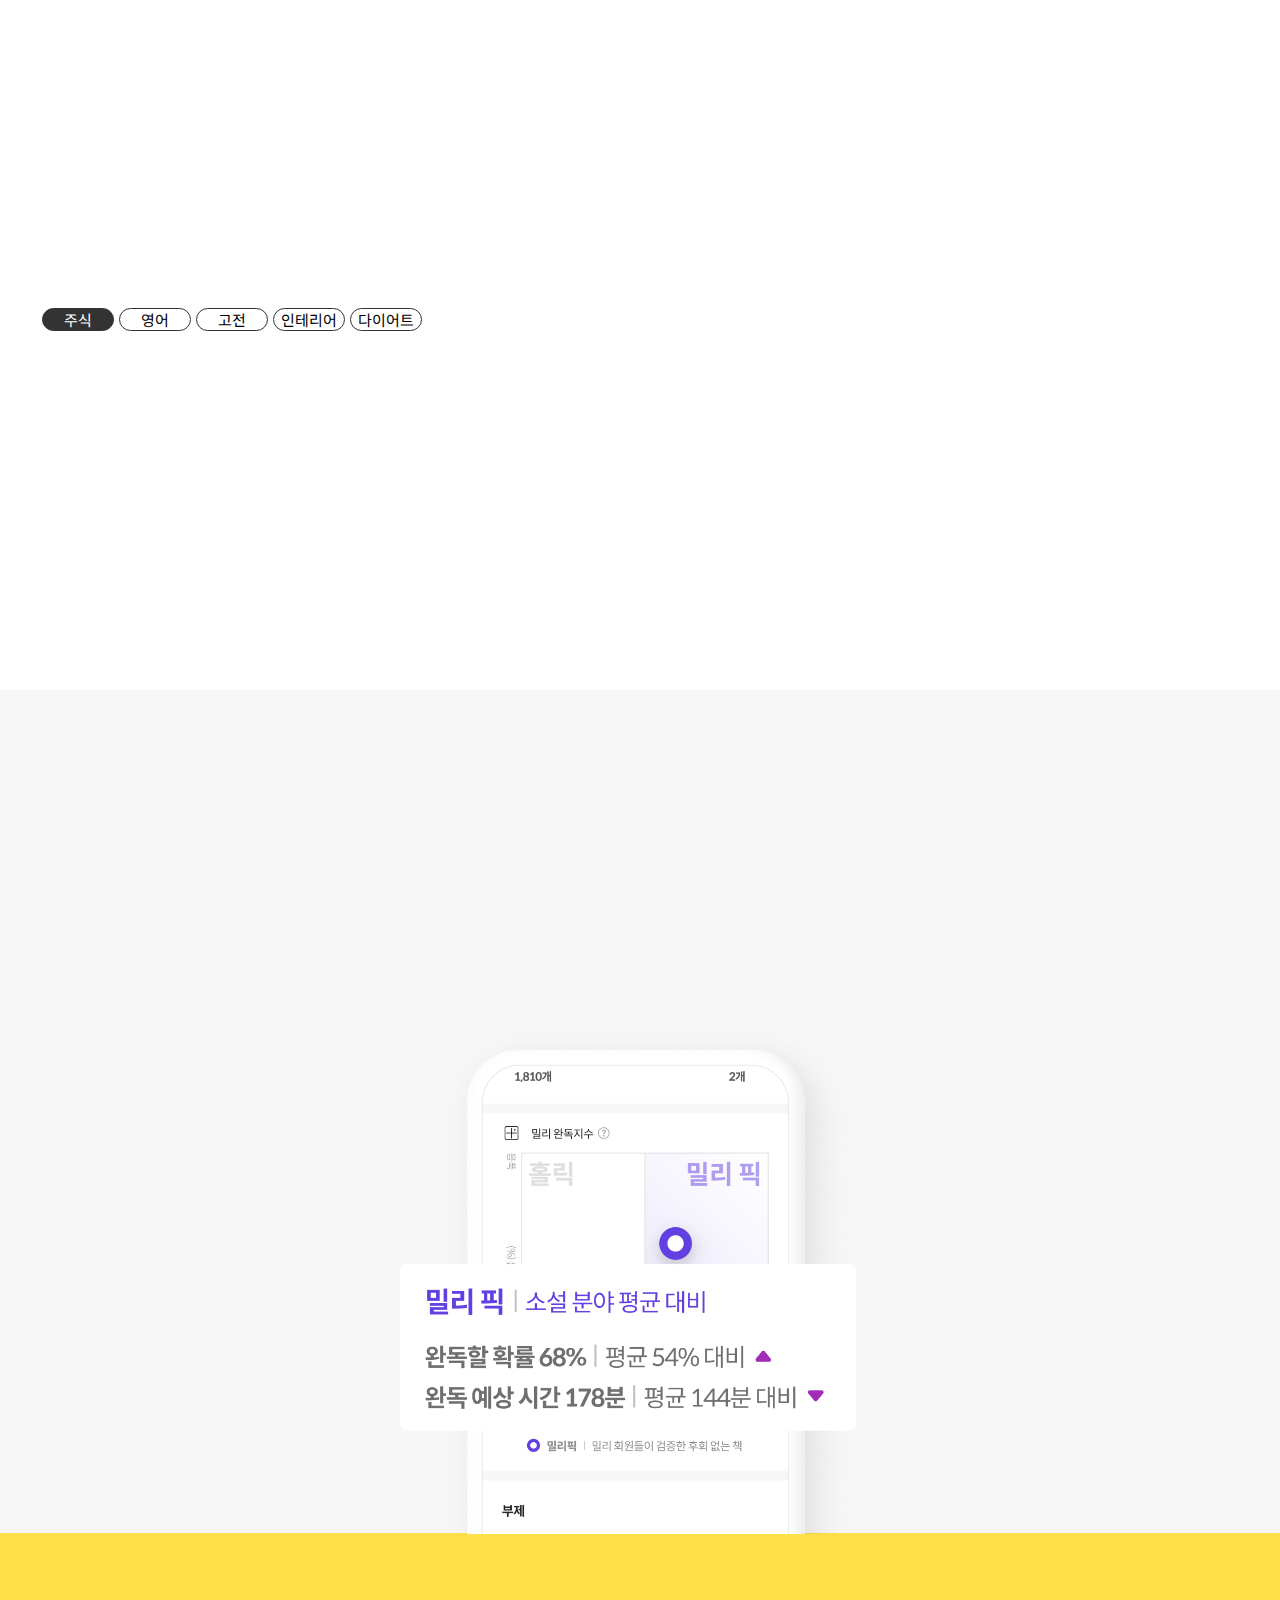
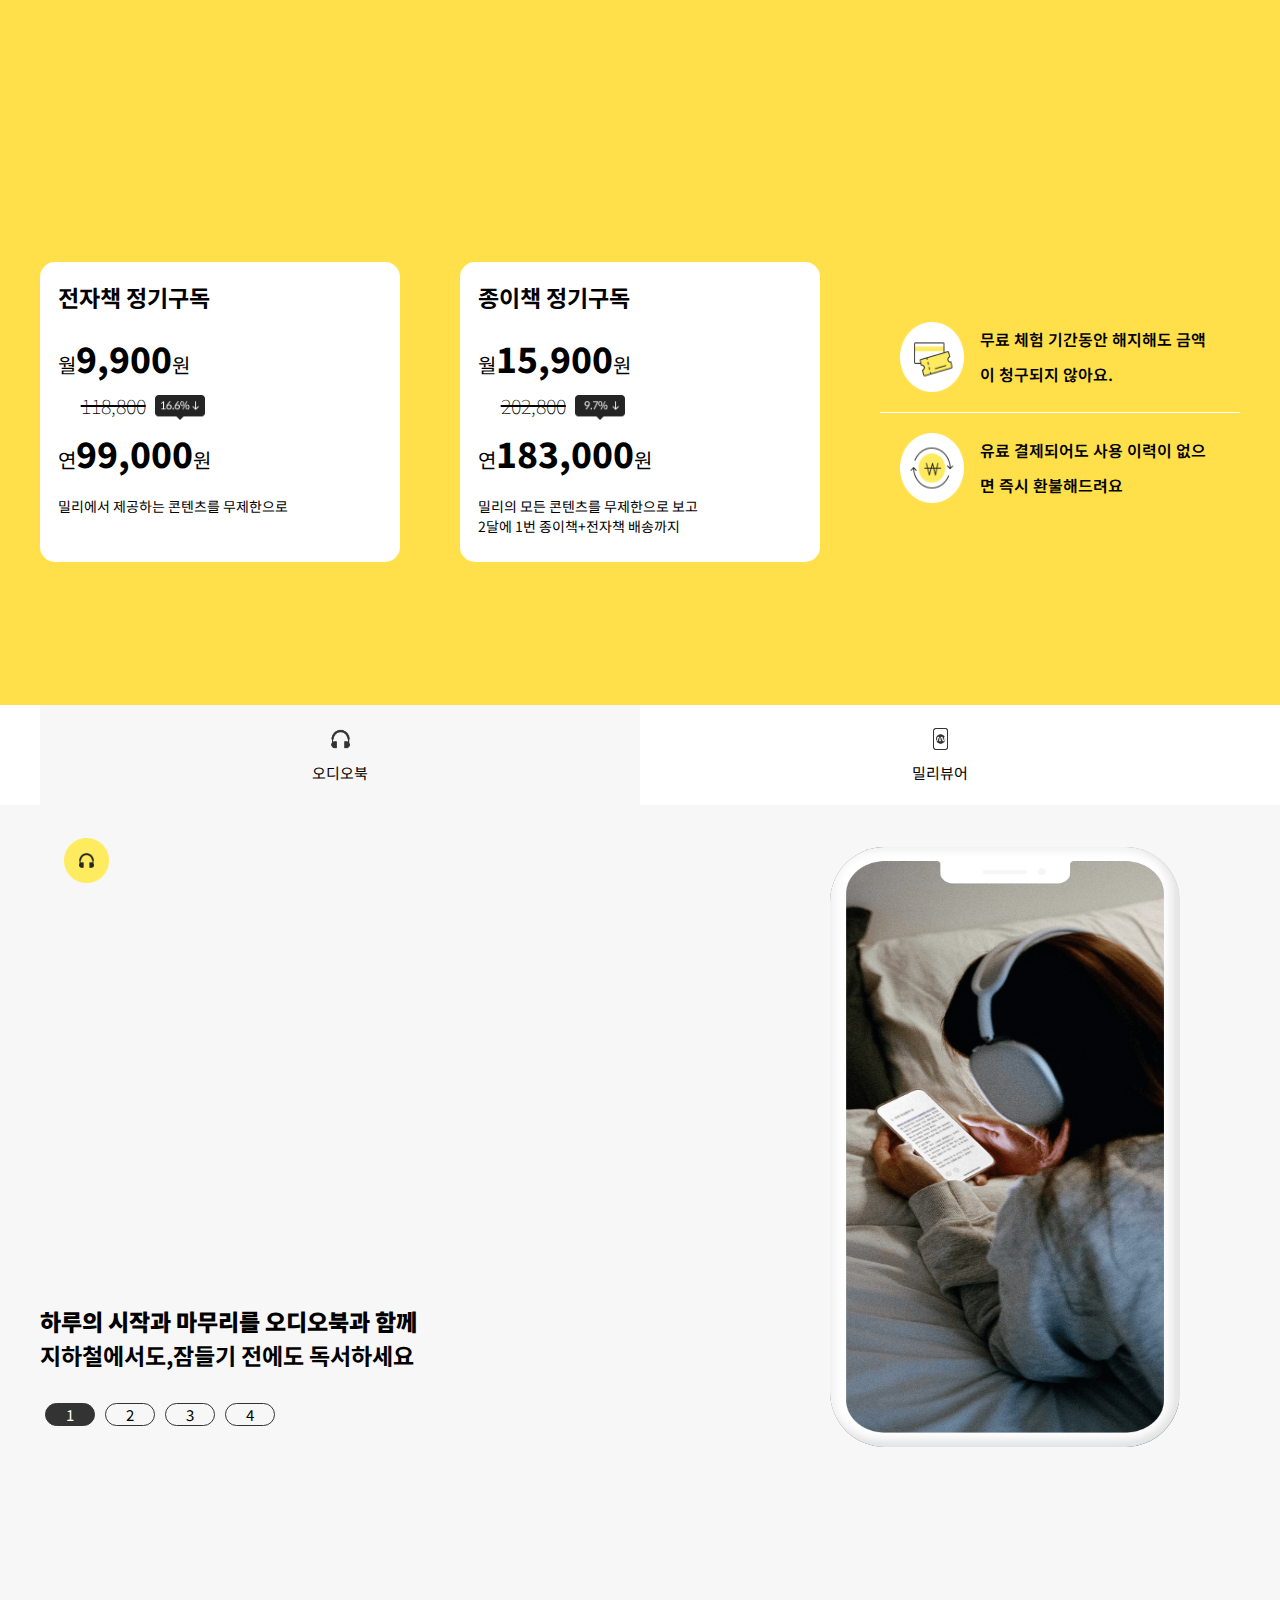
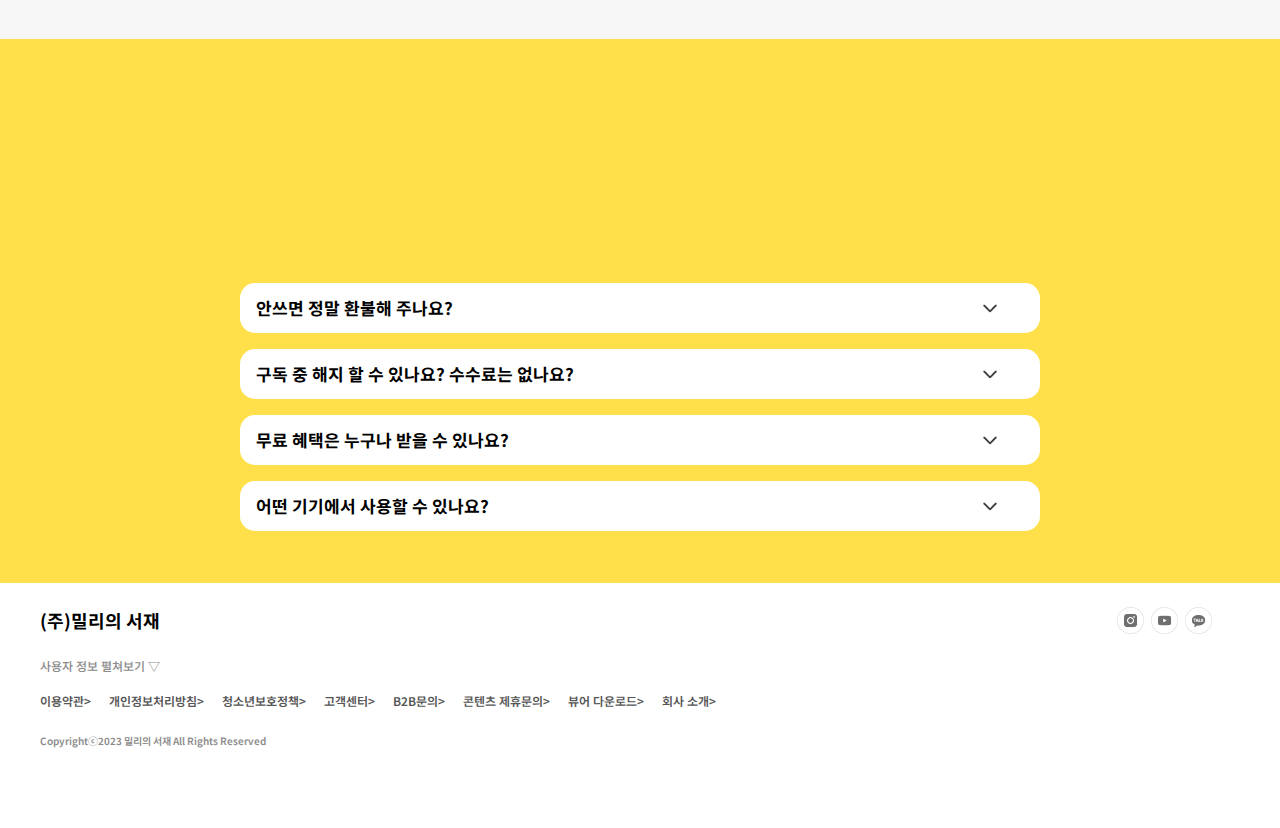
==== commit 16ca77d1: "2023.09.22" ====
--- a/index.html
+++ b/index.html
@@ -17,8 +17,8 @@
             <a href="sub.html"><img src="img/logo.png" alt="logo"></a>
         </div>
         <div class="menu_search">
-            <select id="search_bar" >
-                <option value="통합검색" checked;>통합검색</option>
+            <select id="search_bar">
+                <option value="통합검색">통합검색</option>
                 <option value="작가검색">작가검색</option>
                 <option value="제목검색">제목검색</option>
             </select>
@@ -26,14 +26,14 @@
             <button><img src="img/glass.png" alt="search"></button>
         </div>
         <div class="menu_text">
-            <a href="#" alt="1">베스트</a>
-            <a href="#" alt="2">신상</a>
-            <a href="#" alt="3">밀리ONLY</a>
-            <a href="#" alt="4">국내도서</a>
-            <a href="#" alt="5">해외도서</a>
-            <a href="#" alt="6">EBOOK</a>
-
-            <a href="#" alt="7" class="menu_btn">로그인</a>
+            <a href="sub.html">베스트</a>
+            <a href="sub.html">신상</a>
+            <a href="sub.html">밀리ONLY</a>
+            <a href="sub.html">국내도서</a>
+            <a href="sub.html">해외도서</a>
+            <a href="sub.html">EBOOK</a>
+
+            <a href="sub.html" class="menu_btn">로그인</a>
         </div>
     </header>
 
@@ -288,7 +288,7 @@
                     <ul class="m7inner">
                         <li><img src="img/m7_aa.png" alt="m72"></li>
                         <li><video src="img/m7_bb.mp4" muted autoplay></video></li>
-                        <li><img src="img/m7_cc.png" alt="m72"></video></li>
+                        <li><img src="img/m7_cc.png" alt="m72"></li>
                         <li><img src="img/m7_dd.png" alt="m72"></li>
                     </ul>
                 </div>
--- a/css/main.css
+++ b/css/main.css
@@ -40,7 +40,7 @@
 }
 header .menu_search {
   float: left;
-  margin-left: 500px;
+  margin-left: 20%;
   display: flex;
   flex-flow: row nowrap;
   justify-content: space-around;
@@ -82,10 +82,13 @@
   flex-flow: row nowrap;
   justify-content: space-between;
   align-items: center;
-  width: 550px;
+  width: 30%;
   margin: 0.3%;
 }
-header .menu_text .menu_btn {
+header .menu_text a:hover {
+  font-weight: bold;
+}
+header .menu_text a:hover .menu_btn {
   border-radius: 20px;
   background-color: #333;
   color: #fff;
@@ -114,7 +117,6 @@
   margin: 0 auto;
   text-align: center;
   width: 1200px;
-  width: 75%;
   height: 245px;
   text-align: left;
 }
